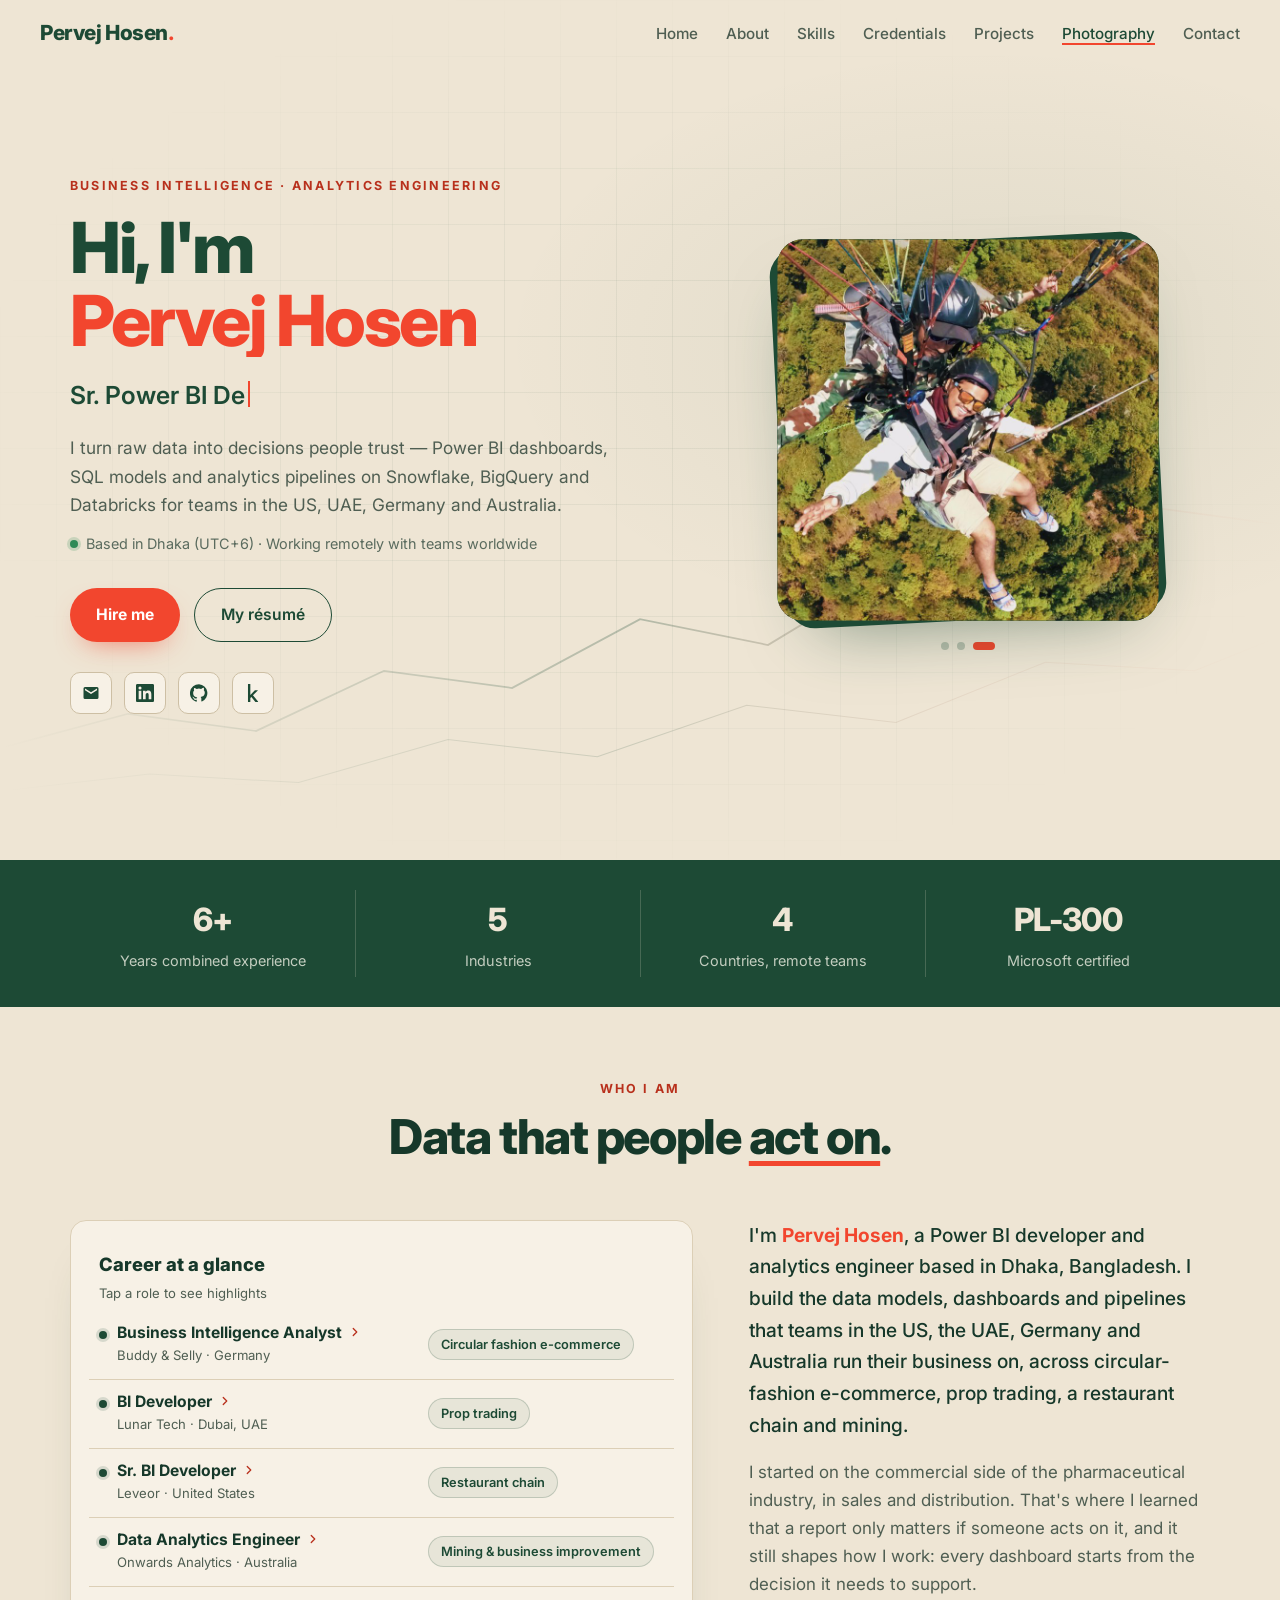
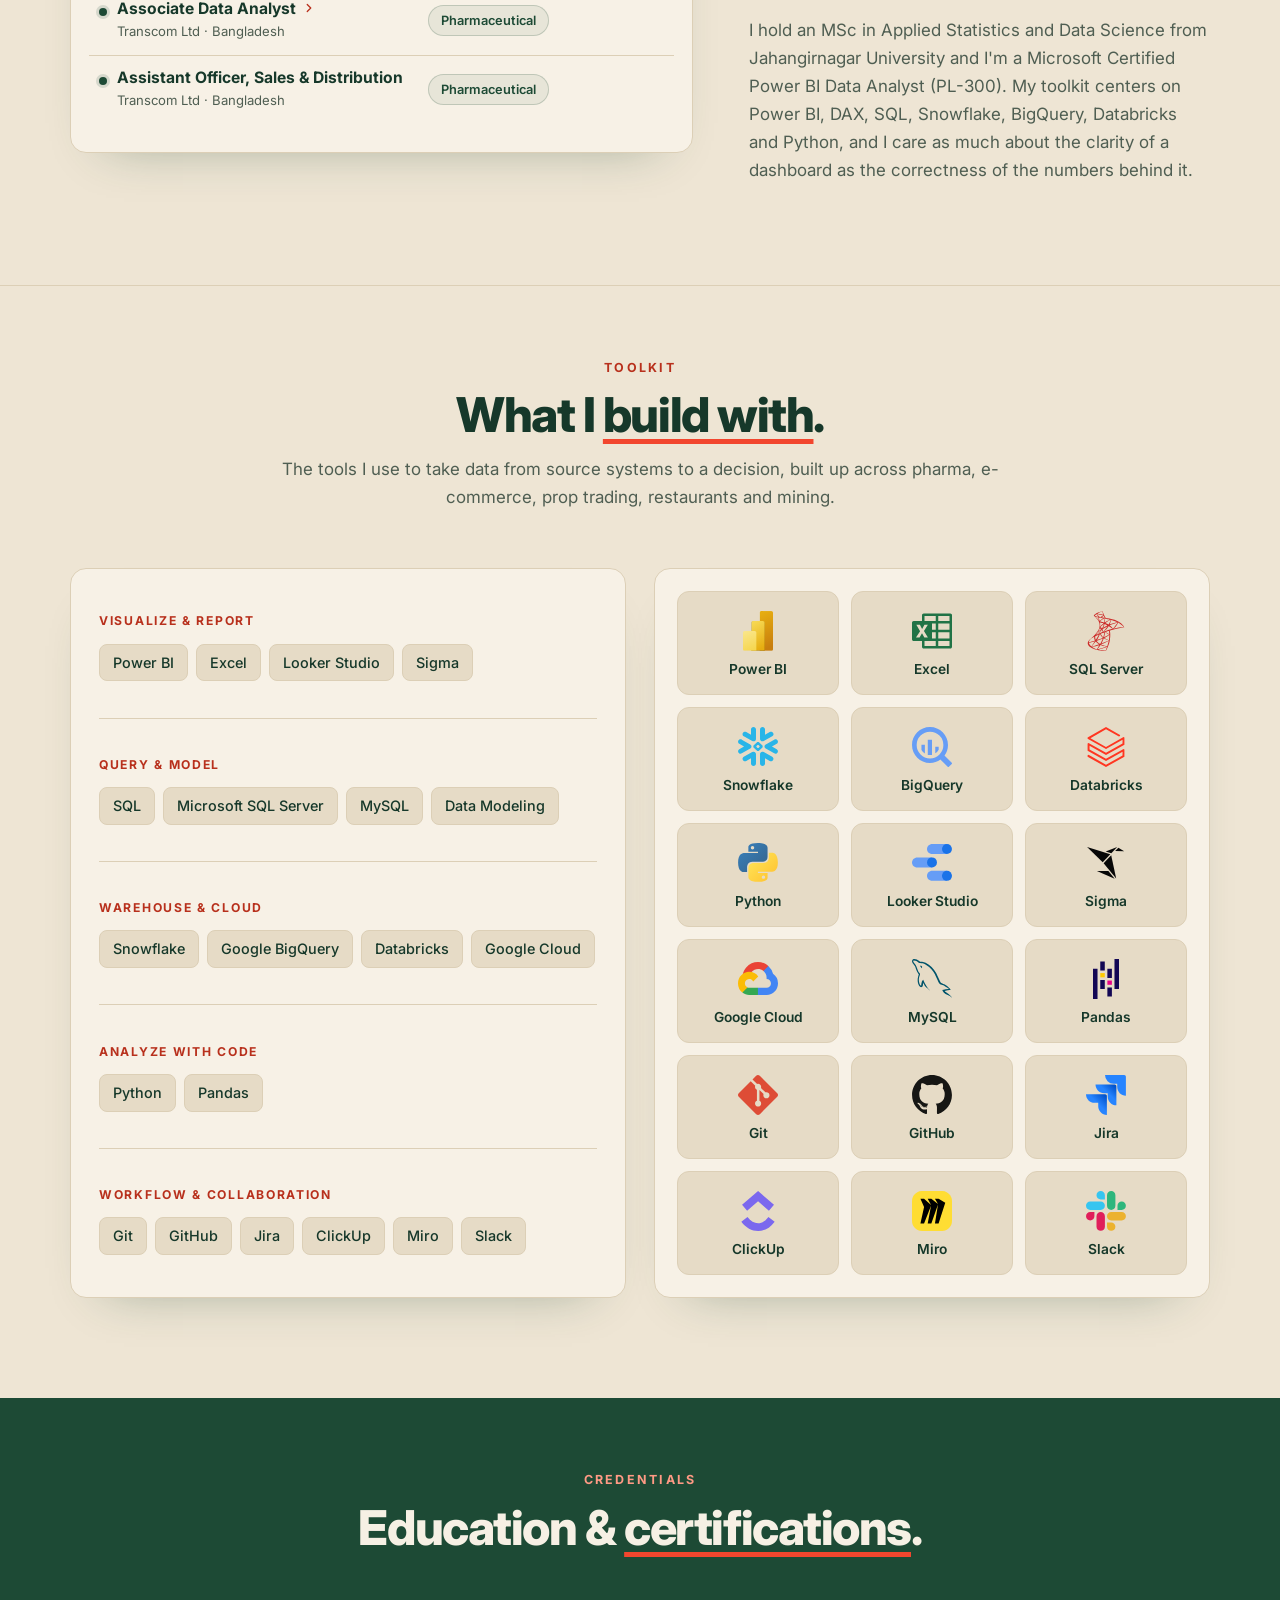
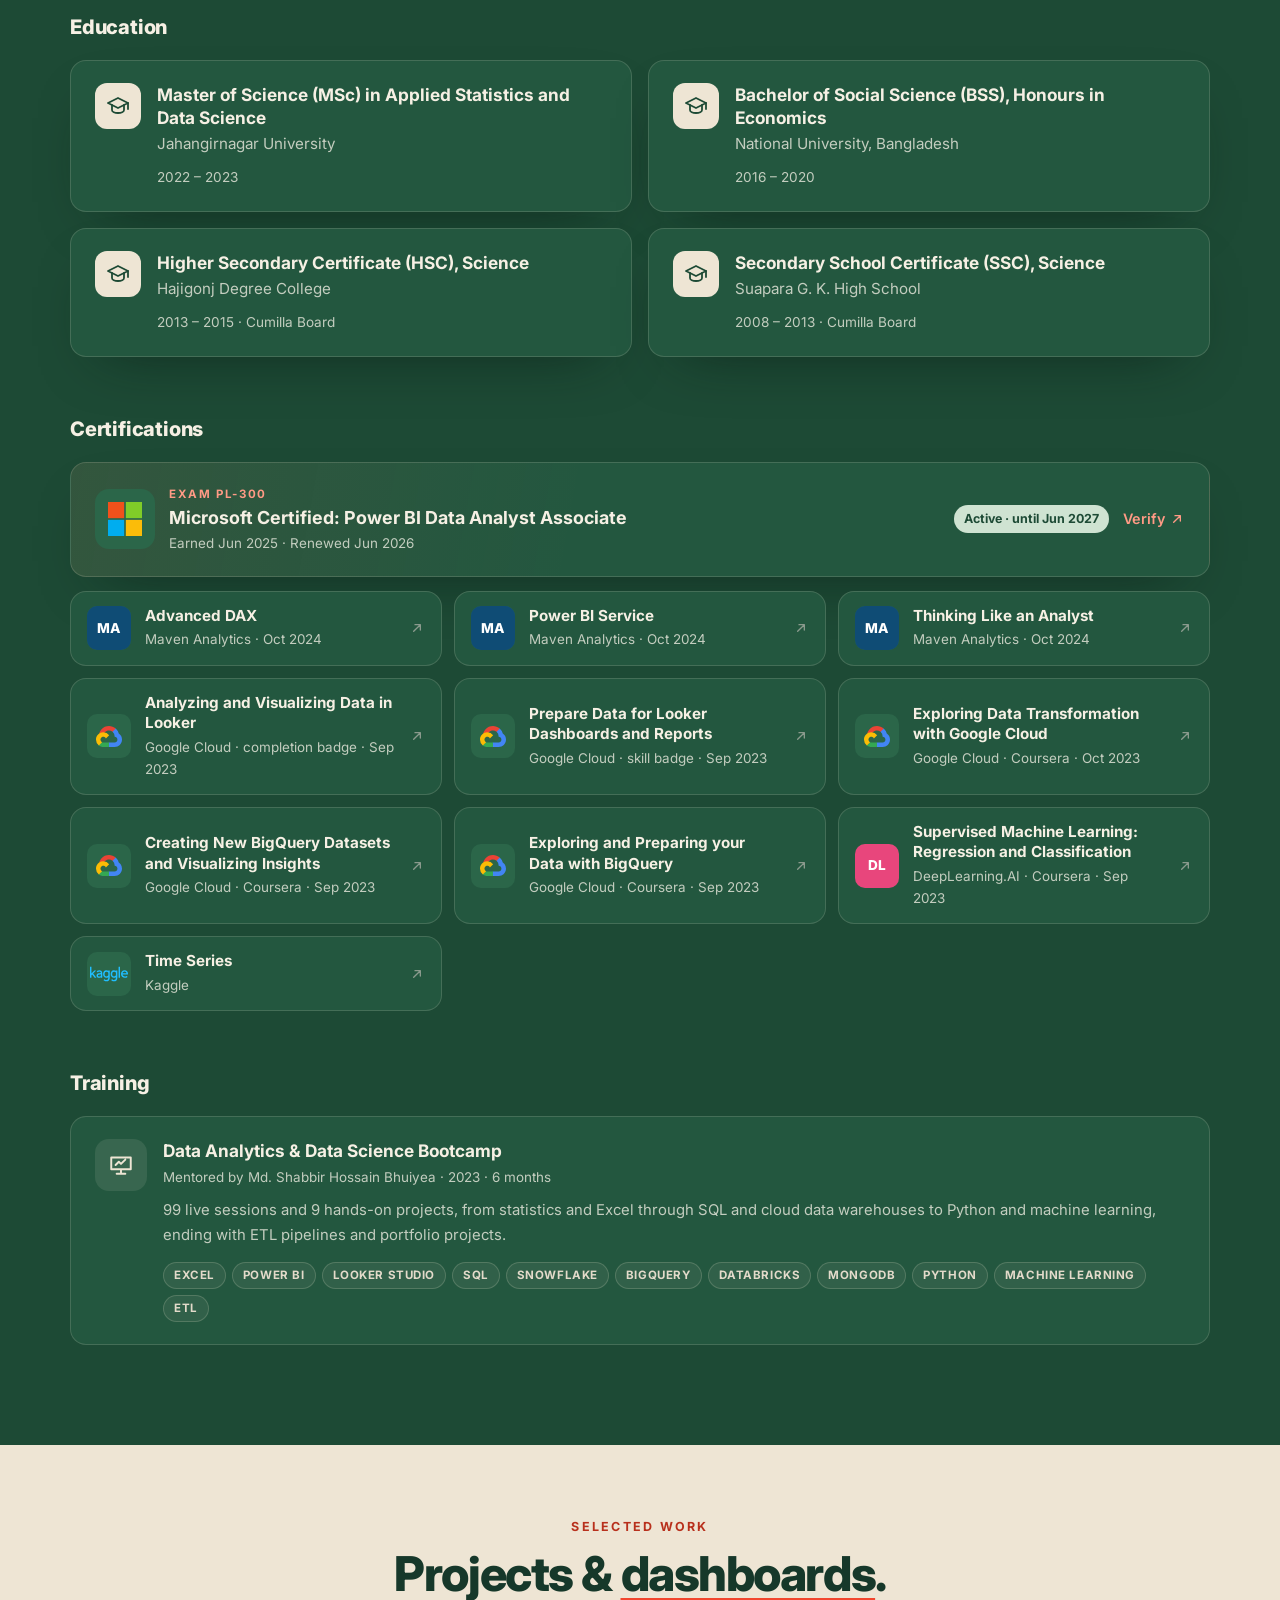
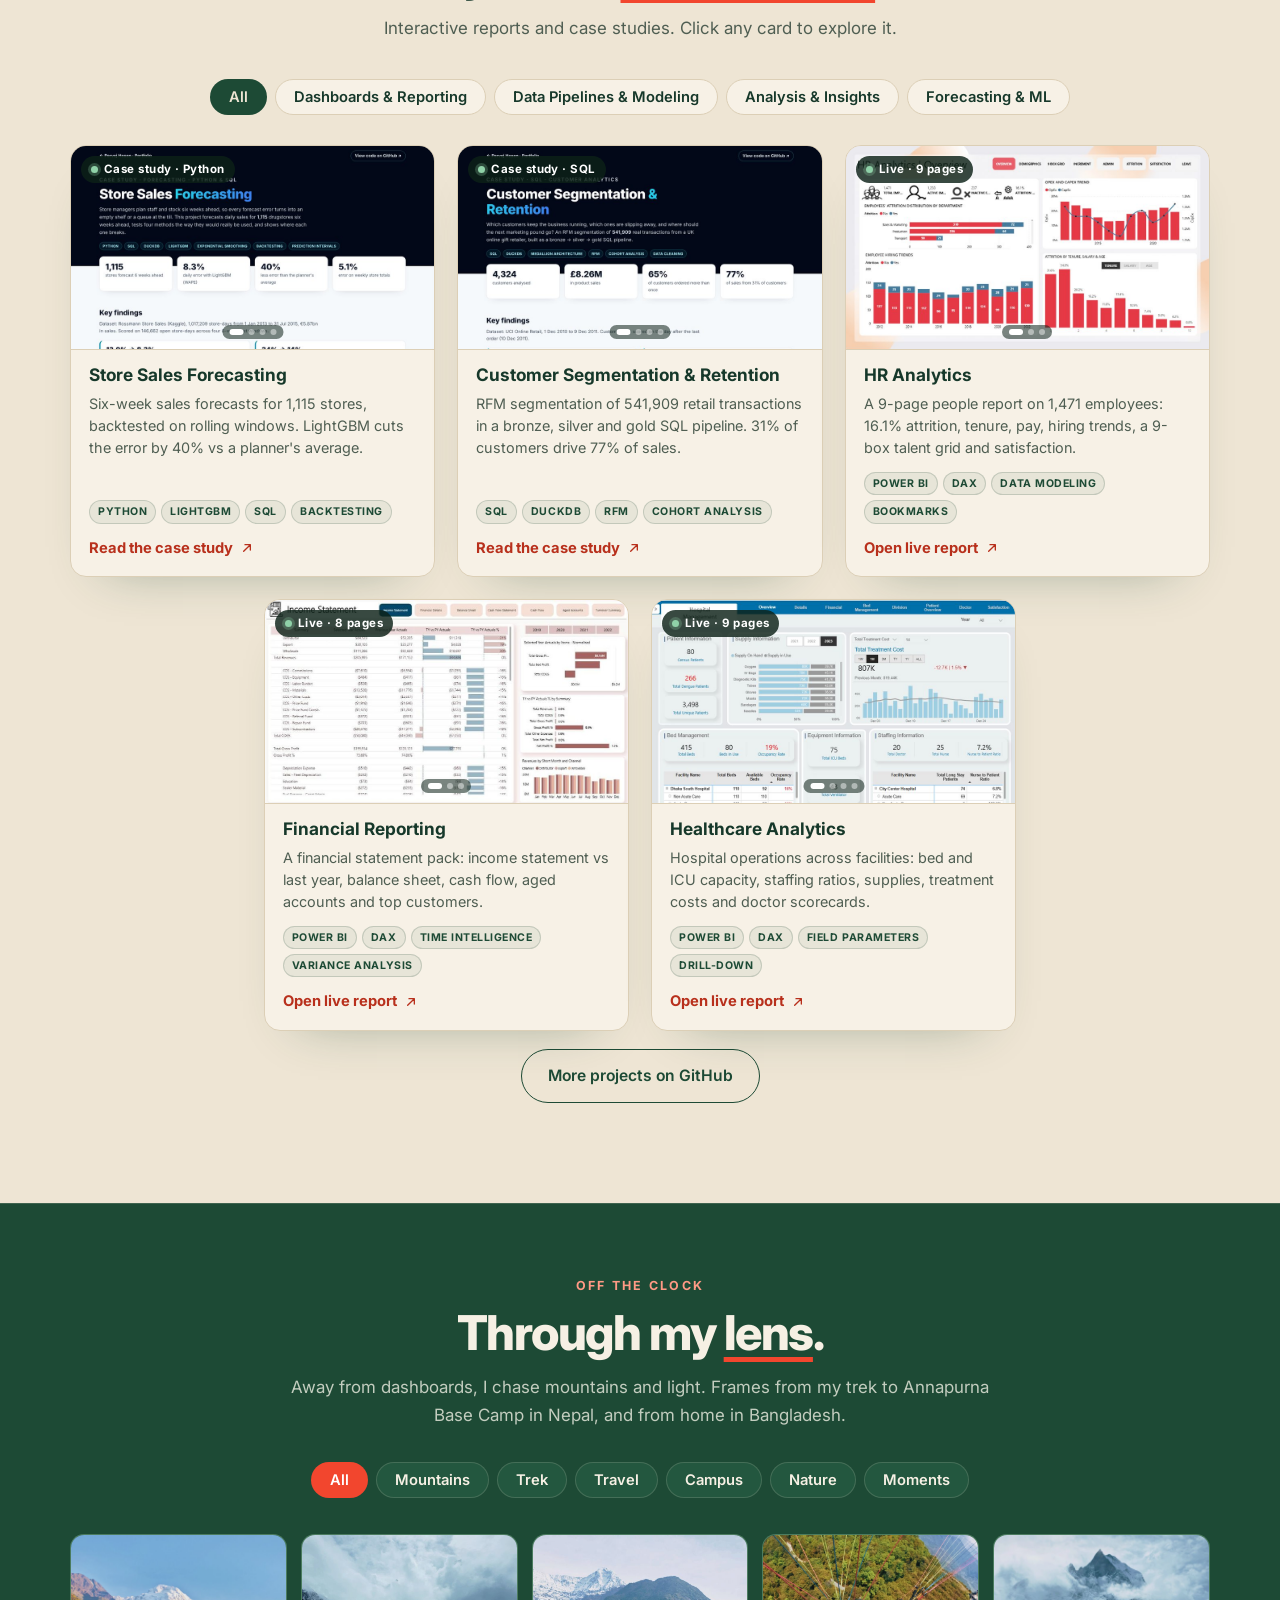
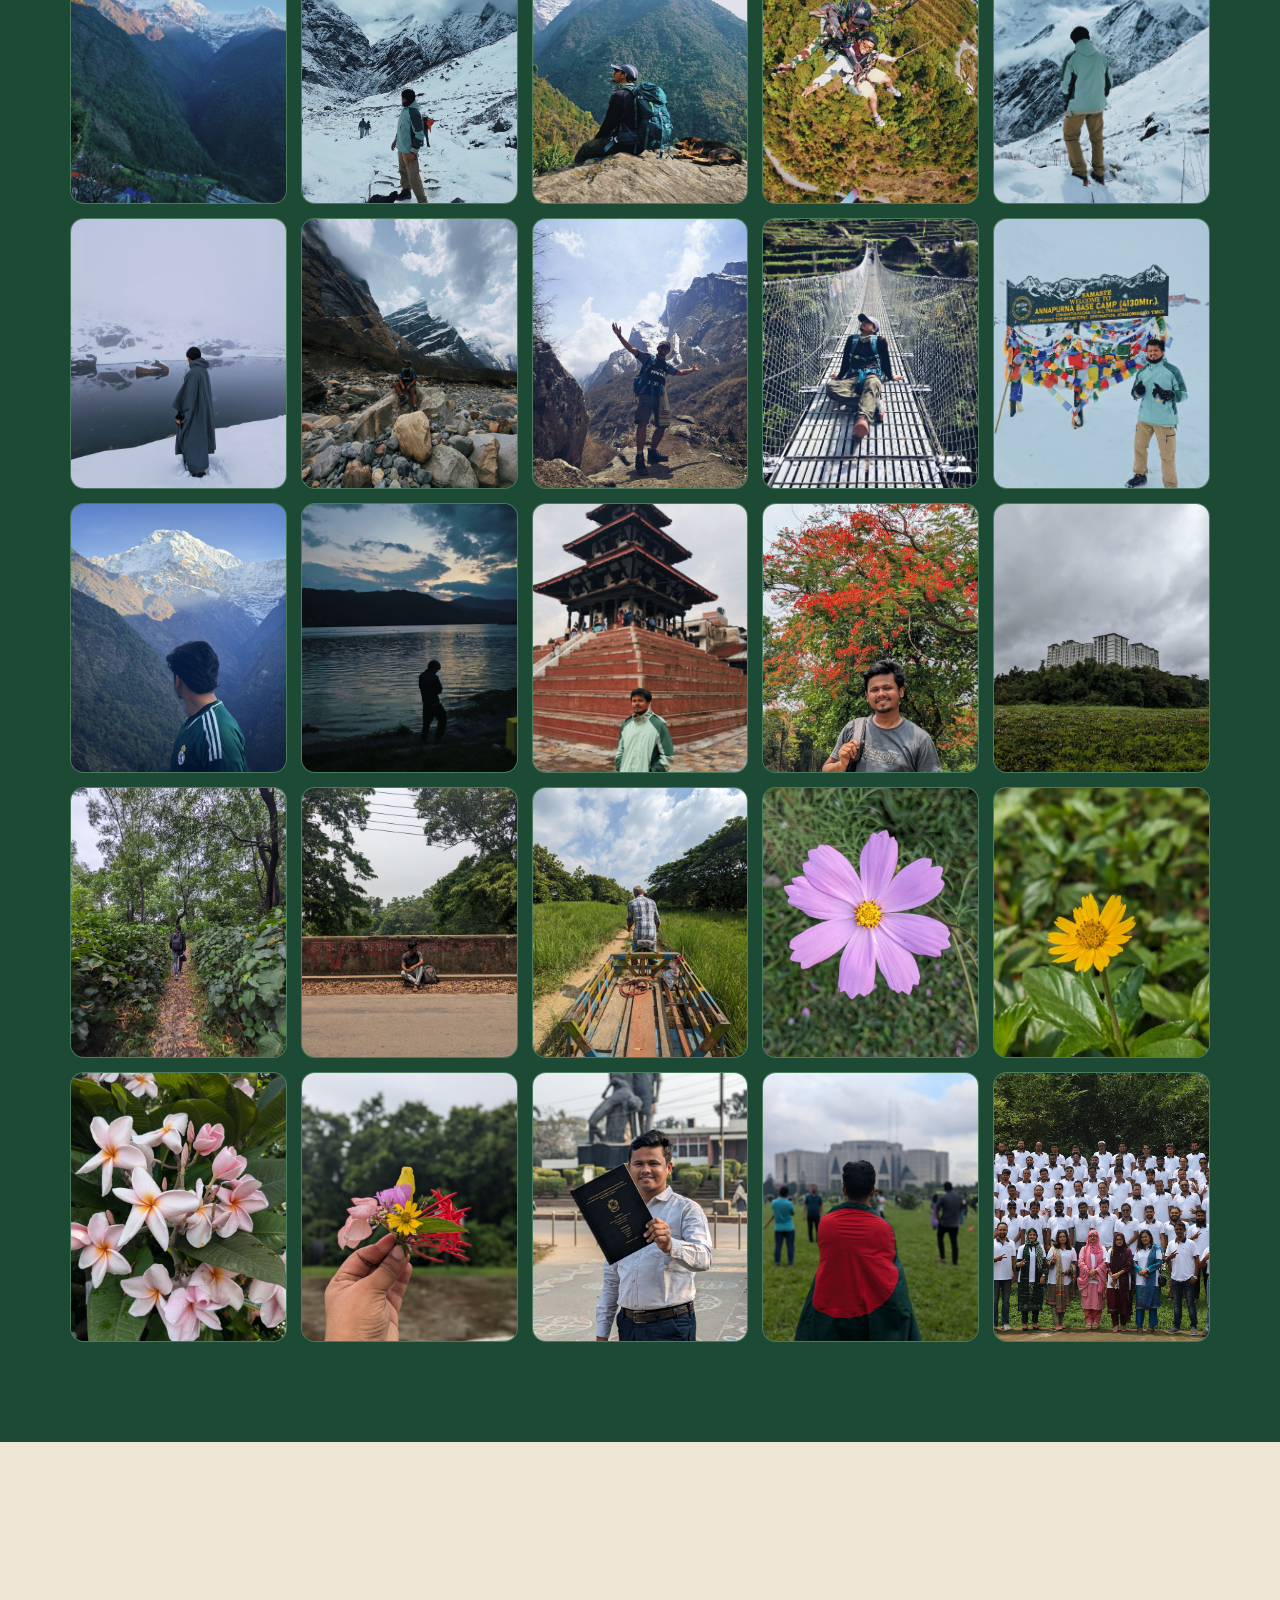
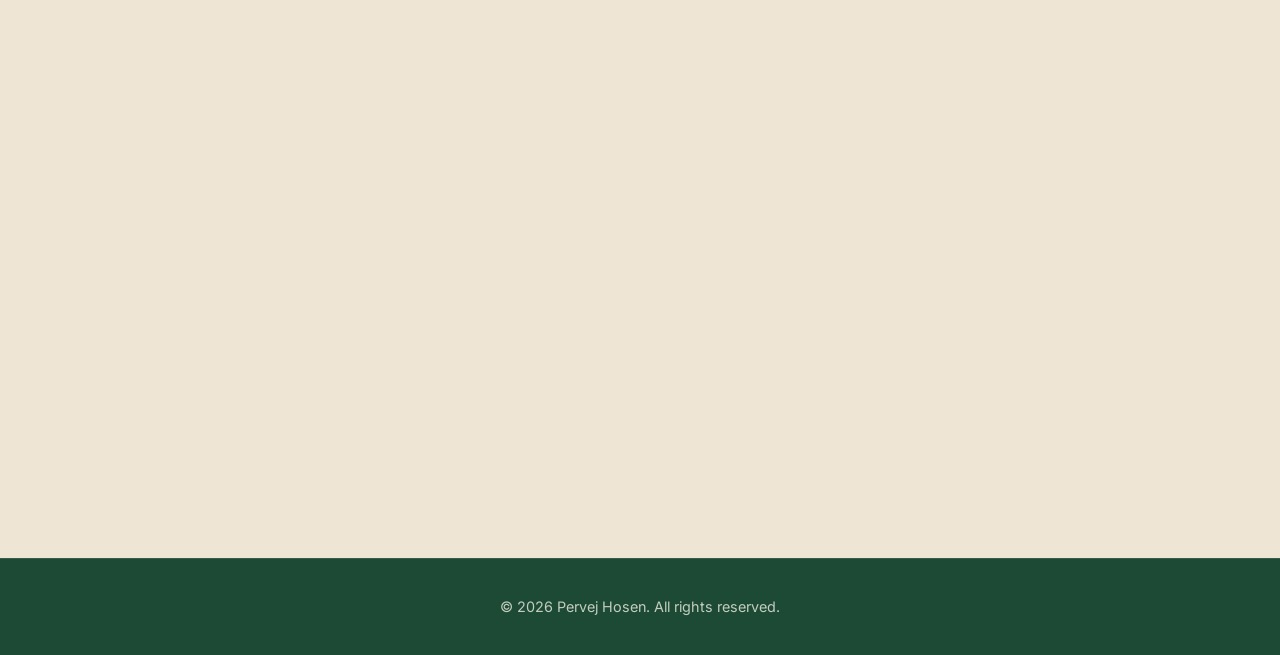
==== index.html @ 5ead5cf2 "Use hello@pervejhosen.com" ====
<!DOCTYPE html>
<html lang="en">
<head>
  <meta charset="utf-8">
  <meta name="viewport" content="width=device-width, initial-scale=1, viewport-fit=cover">
  <title>Pervej Hosen — Sr. BI Developer (Power BI · SQL · Snowflake)</title>
  <meta name="description" content="Pervej Hosen — Sr. BI Developer and Analytics Engineer. Power BI, SQL, Snowflake, BigQuery, Databricks and Python for teams in the US, UAE, Germany and Australia.">
  <meta name="theme-color" content="#EEE5D4">
  <link rel="icon" href="favicon.svg" type="image/svg+xml">
  <link rel="canonical" href="https://pervejhosen.com/">
  <meta property="og:type" content="website">
  <meta property="og:url" content="https://pervejhosen.com/">
  <meta property="og:title" content="Pervej Hosen — Sr. BI Developer & Independent Consultant">
  <meta property="og:description" content="Sr. BI Developer and Analytics Engineer. Power BI, SQL, Snowflake, BigQuery, Databricks, Python.">
  <meta property="og:image" content="https://pervejhosen.com/assets/img/social/preview.jpg">
  <meta name="twitter:card" content="summary_large_image">
  <link rel="preconnect" href="https://fonts.googleapis.com">
  <link rel="preconnect" href="https://fonts.gstatic.com" crossorigin>
  <link href="https://fonts.googleapis.com/css2?family=Inter:wght@400;500;600;700;800&display=swap" rel="stylesheet">
  <link rel="stylesheet" href="css/style.css?v=10f">
</head>
<body>

  <header>
    <nav class="nav">
      <a href="#home" class="logo" id="logo"></a>
      <ul id="menu">
        <li><a href="#home">Home</a></li>
        <li><a href="#about">About</a></li>
        <li><a href="#skills">Skills</a></li>
        <li><a href="#credentials">Credentials</a></li>
        <li><a href="#projects">Projects</a></li>
        <li><a href="#photography">Photography</a></li>
        <li><a href="#contact">Contact</a></li>
      </ul>
      <button class="burger" id="burger" aria-label="Open menu">
        <svg viewBox="0 0 24 24" fill="none" stroke="currentColor" stroke-width="2" stroke-linecap="round"><path d="M4 7h16M4 12h16M4 17h16"/></svg>
      </button>
    </nav>
  </header>

  <main>
    <!-- ================= HERO ================= -->
    <section id="home" class="hero light">
      <div class="hero-grid" aria-hidden="true"></div>
      <svg class="hero-lines" viewBox="0 0 1200 600" preserveAspectRatio="none" aria-hidden="true">
        <defs><linearGradient id="hl" x1="0" x2="1"><stop offset="0" stop-color="#1D4A35" stop-opacity="0"/><stop offset=".5" stop-color="#1D4A35" stop-opacity=".28"/><stop offset="1" stop-color="#F2462E" stop-opacity="0"/></linearGradient></defs>
        <polyline points="0,470 120,430 240,450 360,380 480,400 600,320 720,350 840,260 960,280 1080,190 1200,210" fill="none" stroke="url(#hl)" stroke-width="2"/>
        <polyline points="0,520 140,500 280,510 420,460 560,480 700,420 840,440 980,370 1120,380 1200,340" fill="none" stroke="url(#hl)" stroke-width="1.2" opacity=".6"/>
      </svg>
      <div class="wrap two">
        <div class="reveal">
          <p class="kicker">Business Intelligence · Analytics Engineering</p>
          <h1>Hi, I'm <span class="hl" id="heroName"></span></h1>
          <div class="typed-line"><span id="typed"></span><span class="cursor"></span></div>
          <p class="objective" id="objective"></p>
          <p class="locline" id="locLine"></p>
          <div class="btns">
            <a href="#contact" class="btn btn-primary" id="hireBtn">Hire me</a>
            <a href="#" class="btn btn-light" id="resumeBtn" target="_blank" rel="noopener">My résumé</a>
          </div>
          <div class="socials" id="heroSocials"></div>
        </div>
        <div class="photo-wrap reveal">
          <div class="photo-ring"><div class="photo" id="photo"></div></div>
          <div class="photo-dots" id="photoDots" aria-hidden="true"></div>
        </div>
      </div>
    </section>

    <!-- ================= STATS BAND ================= -->
    <div class="band">
      <div class="wrap facts" id="facts"></div>
    </div>

    <!-- ================= ABOUT ================= -->
    <section id="about" class="light">
      <div class="wrap">
        <div class="center-head reveal">
          <p class="kicker">Who I am</p>
          <h2 class="sec-title">Data that people <span class="hl">act on</span>.</h2>
        </div>
        <div class="two about-grid">
          <div class="career-chart reveal" id="careerChart">
            <h3 class="cc-title">Career at a glance</h3>
            <ol class="cc-rows" id="ccRows"></ol>
          </div>
          <div class="about-text reveal" id="aboutText"></div>
        </div>
      </div>
    </section>

    <!-- ================= SKILLS ================= -->
    <section id="skills" class="light">
      <div class="wrap">
        <div class="center-head reveal">
          <p class="kicker">Toolkit</p>
          <h2 class="sec-title">What I <span class="hl">build with</span>.</h2>
          <p class="sec-intro" id="skillsIntro"></p>
        </div>
        <div class="skills-layout">
          <div class="panel skill-groups reveal" id="skillGroups"></div>
          <div class="panel tiles reveal" id="tiles" aria-label="Tools I use"></div>
        </div>
      </div>
    </section>

    <!-- ================= EDUCATION & CERTIFICATIONS ================= -->
    <section id="credentials">
      <div class="wrap">
        <div class="center-head reveal">
          <p class="kicker">Credentials</p>
          <h2 class="sec-title">Education &amp; <span class="hl">certifications</span>.</h2>
        </div>
        <div class="sub-head reveal">
          <h3 class="sub-title">Education</h3>
          <a class="btn btn-outline btn-sm" id="certFolder" target="_blank" rel="noopener">View all certificates ↗</a>
        </div>
        <div class="edu-grid" id="eduGrid"></div>
        <h3 class="sub-title reveal">Certifications</h3>
        <a class="cert-featured reveal" id="certFeatured" target="_blank" rel="noopener"></a>
        <div class="cert-grid" id="certGrid"></div>
        <h3 class="sub-title reveal" id="trainTitle">Training</h3>
        <div class="train-grid" id="trainGrid"></div>
      </div>
    </section>

    <!-- ================= PROJECTS ================= -->
    <section id="projects" class="light">
      <div class="wrap">
        <div class="center-head reveal">
          <p class="kicker">Selected work</p>
          <h2 class="sec-title">Projects &amp; <span class="hl">dashboards</span>.</h2>
          <p class="sec-intro" id="projSub"></p>
        </div>
        <div class="ph-filters reveal" id="projFilters"></div>
        <div class="proj-grid" id="projGrid"></div>
        <div class="more-wrap" id="projMoreWrap"><button type="button" class="btn btn-outline">Show all projects</button></div>
        <div class="more-wrap reveal proj-gh"><a class="btn btn-light" id="ghMore" target="_blank" rel="noopener">More projects on GitHub</a></div>
      </div>
    </section>

    <!-- ================= PHOTOGRAPHY ================= -->
    <section id="photography">
      <div class="wrap">
        <div class="center-head reveal">
          <p class="kicker">Off the clock</p>
          <h2 class="sec-title">Through my <span class="hl">lens</span>.</h2>
          <p class="sec-intro" id="phSub"></p>
        </div>
        <div class="ph-filters reveal" id="phFilters"></div>
        <div class="gallery" id="gallery"></div>
        <div class="more-wrap reveal" id="phMoreWrap"><a class="btn btn-outline" id="phMore" target="_blank" rel="noopener">See more photos</a></div>
      </div>
    </section>

    <!-- ================= CONTACT ================= -->
    <section id="contact" class="light">
      <div class="wrap two contact-grid">
        <div class="reveal">
          <p class="kicker">Contact</p>
          <h2 class="sec-title">Let's work <span class="hl">together</span>.</h2>
          <p class="contact-intro">Have a dashboard to build, a reporting process to fix, or a role in mind? Send me a message and I'll get back to you.</p>
          <div class="contact-list" id="contactList"></div>
        </div>
        <form class="panel form reveal" id="contactForm">
          <div class="field"><label for="f-name">Name</label><input id="f-name" name="name" placeholder="Your name" required></div>
          <div class="field"><label for="f-email">Email</label><input id="f-email" name="email" type="email" placeholder="you@company.com" required></div>
          <div class="field"><label for="f-msg">Message</label><textarea id="f-msg" name="message" placeholder="What are you working on?" required></textarea></div>
          <input type="text" name="_gotcha" class="hp" tabindex="-1" autocomplete="off" aria-hidden="true">
          <button class="btn btn-primary" type="submit">Send message</button>
          <p class="form-status" id="formStatus"></p>
        </form>
      </div>
    </section>
  </main>

  <footer id="footer"></footer>

  <div class="lightbox" id="lightbox" role="dialog" aria-modal="true" aria-label="Photo viewer">
    <span class="lb-count" id="lbCount"></span>
    <button class="lb-btn lb-close" id="lbClose" aria-label="Close">&times;</button>
    <button class="lb-btn lb-prev" id="lbPrev" aria-label="Previous photo">&#8249;</button>
    <figure><img id="lbImg" alt=""><figcaption id="lbCap"></figcaption></figure>
    <button class="lb-btn lb-next" id="lbNext" aria-label="Next photo">&#8250;</button>
  </div>

  <script src="js/icons.js?v=10f"></script>
  <script src="js/config.js?v=10f"></script>
  <script src="js/main.js?v=10f"></script>
  <script src="js/analytics.js?v=10f"></script>
</body>
</html>
---- css/style.css ----
/* =========================================================
   Pervej Hosen — Portfolio styles
   Theme 60 / 30 / 10: Oat Milk (main), Forest Green (second), Tomato Red (accent).
   Light sections are oat; .green sections (band, credentials, photography, footer) are forest green.
   ========================================================= */

/* ---------- design tokens ---------- */
:root {
  --oat: #EEE5D4;          /* 60% main */
  --oat-2: #F7F1E6;        /* cards on oat */
  --oat-3: #E6DBC6;        /* chips, inputs, hover */
  --green: #1D4A35;        /* 30% second */
  --green-2: #23573F;      /* cards on green */
  --green-3: #2B6649;
  --tomato: #F2462E;       /* 10% accent: buttons, highlights */
  --tomato-ink: #B8301C;   /* tomato that's readable as small text on oat */
  --tomato-soft: #FF9A85;  /* tomato that's readable as small text on green */
  --grad: linear-gradient(90deg, var(--tomato), var(--tomato));
  --radius: 16px;

  /* legacy names, kept so older rules still resolve */
  --navy: var(--green); --navy-2: var(--green); --navy-3: var(--green-2);
  --cyan: var(--tomato); --cyan-2: var(--tomato); --cyan-ink: var(--tomato-ink); --blue: var(--tomato);

  /* colours for the current section: green by default, swapped by .light */
  --surface: var(--green-2);
  --surface-2: var(--green-3);
  --border: rgba(238, 229, 212, .16);
  --text: #F6F0E4;
  --muted: #C3CDBF;
  --shadow: 0 24px 60px -34px rgba(6, 22, 15, .7);
  --accent-ink: var(--tomato-soft);
}
.light {
  --surface: var(--oat-2);
  --surface-2: var(--oat-3);
  --border: #DCCFB6;
  --text: #16382A;
  --muted: #4F5E52;
  --shadow: 0 24px 50px -36px rgba(29, 74, 53, .45);
  --accent-ink: var(--tomato-ink);
}

/* ---------- reset & base ---------- */
* { box-sizing: border-box; margin: 0; padding: 0; }
html { scroll-behavior: smooth; scroll-padding-top: 66px; }   /* = height of the fixed menu bar */
body { font-family: "Inter", system-ui, -apple-system, "Segoe UI", sans-serif; background: var(--oat); color: var(--text); line-height: 1.65; overflow-x: hidden; -webkit-font-smoothing: antialiased; }
a { color: inherit; text-decoration: none; }
img { max-width: 100%; display: block; }

.hl, .grad-text { background: var(--grad); -webkit-background-clip: text; background-clip: text; color: transparent; }
.kicker { font-size: .78rem; font-weight: 700; letter-spacing: .18em; text-transform: uppercase; color: var(--tomato-soft); }
.light .kicker { color: var(--cyan-ink); }

/* ---------- navigation: see-through on the hero, white once you scroll ---------- */
header { position: fixed; inset: 0 0 auto 0; z-index: 50; transition: background .3s, box-shadow .3s; }
header.scrolled { background: rgba(238, 229, 212, .94); backdrop-filter: blur(10px); box-shadow: 0 1px 0 #DCCFB6; }
.nav { display: flex; align-items: center; gap: 30px; padding: 16px 40px; max-width: 1400px; margin: 0 auto; }
.logo { font-weight: 800; font-size: 1.3rem; letter-spacing: -.02em; color: #fff; margin-right: auto; }
.logo, header.scrolled .logo { color: var(--green); }
.logo::after { content: "."; color: var(--cyan); }
header.scrolled .logo { color: var(--navy-2); }
.nav ul { display: flex; gap: 28px; list-style: none; }
.nav ul a, header.scrolled .nav ul a { font-size: .95rem; font-weight: 500; color: #4F5E52; transition: color .2s; }
.nav ul a:hover, .nav ul a.active, header.scrolled .nav ul a:hover, header.scrolled .nav ul a.active { color: var(--green); }
.nav ul a.active { box-shadow: 0 2px 0 var(--tomato); }
.burger { display: none; background: none; border: 0; color: var(--green); cursor: pointer; padding: 4px; }
header.scrolled .burger { color: var(--navy-2); }
.burger svg { width: 26px; height: 26px; }

/* ---------- buttons ---------- */
.btn { display: inline-flex; align-items: center; justify-content: center; gap: 8px; padding: 13px 26px; border-radius: 10px; font-weight: 600; font-size: .98rem; font-family: inherit; border: 0; cursor: pointer; transition: transform .2s, box-shadow .2s, background .2s, border-color .2s; }
.btn:hover { transform: translateY(-2px); }
.btn-primary { background: var(--tomato); color: #fff; font-weight: 700; border-radius: 999px; box-shadow: 0 12px 28px -14px rgba(242, 70, 46, .75); }
.btn-primary:hover { background: #E23A22; }
.btn-light { background: transparent; color: var(--green); border: 1.5px solid var(--green); border-radius: 999px; }
.btn-light:hover { background: var(--green); color: var(--oat); }
.btn-outline { background: transparent; color: var(--text); border: 1.5px solid var(--border); border-radius: 999px; }
.btn-outline:hover { border-color: var(--cyan); }
.btn-sm { padding: 9px 18px; font-size: .9rem; }

/* ---------- layout ---------- */
main { position: relative; }
section { position: relative; padding: 72px 24px 100px; }
.wrap { width: 100%; max-width: 1140px; margin: 0 auto; position: relative; }
.two { display: grid; grid-template-columns: 1.1fr .9fr; gap: 64px; align-items: center; }
.light { background: var(--oat); color: var(--text); }
.light + .light { border-top: 1px solid #DCCFB6; }   /* two light sections in a row */
section:not(.light) { background: var(--green); color: var(--text); }
.center-head { text-align: center; max-width: 720px; margin: 0 auto 56px; }
.sec-title { font-size: clamp(2rem, 4vw, 3rem); font-weight: 800; line-height: 1.12; letter-spacing: -.03em; margin-top: 10px; color: var(--text); }
.sec-intro { color: var(--muted); font-size: 1.06rem; margin-top: 14px; }
.more-wrap { text-align: center; margin-top: 44px; }
.card, .panel { background: var(--surface); border: 1px solid var(--border); border-radius: var(--radius); box-shadow: var(--shadow); }

/* fade-up when something scrolls into view */
.reveal { opacity: 0; transform: translateY(24px); transition: opacity .8s ease, transform .8s ease; }
.reveal.in { opacity: 1; transform: none; }

/* ---------- hero ---------- */
.hero { min-height: min(100vh, 860px); display: flex; align-items: center; padding-top: 130px; overflow: hidden;
  background: radial-gradient(800px 480px at 78% 40%, rgba(29, 74, 53, .07), transparent 62%), var(--oat); }
.hero-grid { position: absolute; inset: 0; background-image: linear-gradient(rgba(29, 74, 53, .06) 1px, transparent 1px), linear-gradient(90deg, rgba(29, 74, 53, .06) 1px, transparent 1px); background-size: 56px 56px; -webkit-mask-image: radial-gradient(ellipse at center, #000 30%, transparent 75%); mask-image: radial-gradient(ellipse at center, #000 30%, transparent 75%); }
.hero-lines { position: absolute; inset: auto 0 0 0; width: 100%; height: 60%; }
.hero h1 { font-size: clamp(2.6rem, 5.6vw, 4.4rem); font-weight: 800; line-height: 1.04; letter-spacing: -.035em; color: var(--green); margin-top: 14px; }
.hero h1 .hl { display: inline-block; }
.typed-line { margin-top: 18px; font-size: clamp(1.2rem, 2.2vw, 1.55rem); font-weight: 600; color: var(--green); min-height: 1.6em; }
.typed-line .cursor { display: inline-block; width: 2px; height: 1.05em; background: var(--cyan); vertical-align: -3px; margin-left: 3px; animation: blink 1s steps(1) infinite; }
@keyframes blink { 50% { opacity: 0; } }
.objective { margin-top: 18px; max-width: 560px; font-size: 1.08rem; color: #4F5E52; }
.locline { margin-top: 12px; font-size: .9rem; color: #5A6B5E; display: flex; align-items: center; gap: 8px; }
.locline::before { content: ""; width: 8px; height: 8px; border-radius: 50%; background: #2F8A57; box-shadow: 0 0 0 3px rgba(47, 138, 87, .2); flex: 0 0 8px; }
.locline:empty { display: none; }

/* small "Email copied" notice */
.toast { position: fixed; left: 50%; bottom: 28px; z-index: 200; transform: translate(-50%, 20px); opacity: 0; pointer-events: none; background: var(--green); color: var(--oat); border: 1px solid rgba(238, 229, 212, .25); border-radius: 10px; padding: 10px 18px; font-size: .92rem; box-shadow: 0 20px 40px -16px rgba(0, 0, 0, .6); transition: opacity .25s, transform .25s; }
.toast.show { opacity: 1; transform: translate(-50%, 0); }
.btns { display: flex; flex-wrap: wrap; gap: 14px; margin-top: 32px; }
.socials { display: flex; gap: 12px; margin-top: 30px; }
.socials a, .socials button { width: 42px; height: 42px; cursor: pointer; font: inherit; color: inherit; padding: 0; border-radius: 10px; display: grid; place-items: center; border: 1px solid #CDBFA4; background: var(--oat-2); transition: border-color .2s, background .2s; }
.socials a:hover, .socials button:hover { border-color: var(--green); background: var(--green); }
.socials svg { width: 18px; height: 18px; fill: var(--green); transition: fill .2s; }
.socials a:hover svg, .socials button:hover svg { fill: var(--oat); }

.photo-wrap { position: relative; justify-self: center; }
.photo-ring { width: 380px; height: 380px; max-width: 78vw; max-height: 78vw; border-radius: 28px; padding: 3px; background: var(--green); box-shadow: 0 30px 70px -34px rgba(29, 74, 53, .6); transform: rotate(-3deg); }
.photo { width: 100%; height: 100%; border-radius: 25px; overflow: hidden; background: var(--navy-2); display: grid; place-items: center; transform: rotate(3deg) scale(1.02); }
.photo { position: relative; }
.photo img { position: absolute; inset: 0; width: 100%; height: 100%; object-fit: cover; opacity: 0; transform: scale(1.03); transition: opacity .3s ease, transform .5s ease; }
.photo img.on { opacity: 1; transform: none; }
.photo-ring.can-cycle { cursor: pointer; }
.photo-ring.can-cycle:hover { box-shadow: 0 30px 70px -26px rgba(29, 74, 53, .75); }
.photo-ring.can-cycle:focus-visible { outline: 3px solid var(--cyan); outline-offset: 6px; }
.photo-ring.bump { animation: bump .45s ease; }
@keyframes bump { 40% { transform: rotate(-1deg) scale(.975); } }
.photo-dots { display: flex; justify-content: center; gap: 8px; margin-top: 22px; min-height: 8px; }
.photo-dots span { width: 8px; height: 8px; border-radius: 999px; background: rgba(29, 74, 53, .25); transition: width .3s, background .3s; }
.photo-dots span.on { width: 22px; background: var(--tomato); }
.photo .initials { font-size: 5rem; font-weight: 800; }
.badge { position: absolute; left: -28px; bottom: 34px; background: var(--oat-2); color: var(--green); border-radius: 12px; padding: 10px 16px; box-shadow: 0 20px 40px -16px rgba(0, 0, 0, .5); line-height: 1.25; }
.badge b { display: block; font-size: 1.05rem; background: var(--grad); -webkit-background-clip: text; background-clip: text; color: transparent; }
.badge span { font-size: .78rem; color: #4F5E52; }

footer { background: var(--green); color: #C3CDBF; text-align: center; padding: 36px 24px; font-size: .9rem; border-top: 1px solid rgba(238, 229, 212, .12); }

/* base responsive rules */
@media (max-width: 900px) {
  .nav { padding: 14px 18px; gap: 14px; }
  .burger { display: block; }
  .nav-cta { display: none; }
  .nav ul { position: fixed; top: 64px; left: 12px; right: 12px; flex-direction: column; gap: 0; background: var(--oat-2); border: 1px solid #DCCFB6; border-radius: 14px; padding: 8px; box-shadow: 0 20px 40px -20px rgba(0, 0, 0, .4); transform: translateY(-10px); opacity: 0; pointer-events: none; transition: .25s; }
  .nav ul.open { transform: none; opacity: 1; pointer-events: auto; }
  .nav ul a, header.scrolled .nav ul a { display: block; padding: 12px 14px; color: var(--navy-2); }
  .two { grid-template-columns: 1fr; gap: 44px; }
  .hero .photo-wrap { order: -1; }
  .photo-ring { width: 260px; height: 260px; }
  .badge { left: -14px; bottom: 18px; }
  section { padding: 56px 16px 76px; }
}

/* ---------- stats band ---------- */
.band { background: var(--green); padding: 30px 24px; }
.band .facts { display: grid; grid-template-columns: repeat(4, 1fr); text-align: center; }
.band .fact { padding: 4px 12px; background: none; border: 0; border-radius: 0; box-shadow: none; }
.band .fact + .fact { border-left: 1px solid rgba(238, 229, 212, .2); }
.band .fact b { display: block; font-size: 2rem; font-weight: 800; letter-spacing: -.02em; white-space: nowrap; color: var(--oat); -webkit-text-fill-color: var(--oat); background: none; }
.band .fact span { font-size: .9rem; color: #C3CDBF; }

/* ---------- about ---------- */
.about-grid { grid-template-columns: 1.15fr .85fr; align-items: start; gap: 56px; }
.career-chart { background: var(--surface); border: 1px solid var(--border); border-radius: var(--radius); padding: 28px; box-shadow: var(--shadow); }
.cc-title { font-size: 1.15rem; font-weight: 800; color: var(--text); margin-bottom: 8px; }
.cc-rows { list-style: none; }
.cc-row { display: grid; grid-template-columns: minmax(0, 1fr) 236px; gap: 18px; align-items: center; padding: 12px 0; border-bottom: 1px solid var(--border); }
.cc-row:last-child { border-bottom: 0; }
.cc-who { position: relative; padding-left: 18px; min-width: 0; }
.cc-who::before { content: ""; position: absolute; left: 0; top: .55em; width: 8px; height: 8px; border-radius: 50%; background: var(--cyan); box-shadow: 0 0 0 3px rgba(242, 70, 46, .2); }
.cc-who b { display: block; font-size: .98rem; font-weight: 700; color: var(--text); line-height: 1.3; }
.cc-who span { display: block; font-size: .82rem; color: var(--muted); margin-top: 2px; }
.cc-pill { justify-self: start; font-size: .8rem; font-weight: 600; color: var(--cyan-ink); background: rgba(242, 70, 46, .12); border: 1px solid rgba(242, 70, 46, .3); border-radius: 999px; padding: 4px 12px; white-space: nowrap; }
.cc-now { font-style: normal; font-size: .66rem; font-weight: 700; letter-spacing: .06em; text-transform: uppercase; color: #1D4A35; background: #CFE3D2; border-radius: 999px; padding: 2px 8px; margin-left: 6px; vertical-align: 2px; white-space: nowrap; }
.cc-hint { font-size: .82rem; color: var(--muted); margin: -4px 0 6px; }
.cc-rows .cc-row { padding-left: 10px; padding-right: 10px; margin: 0 -10px; }
.cc-row.has-more { row-gap: 0; cursor: pointer; transition: background .2s, opacity .6s ease, transform .6s ease; }
.cc-row.has-more:hover { background: rgba(242, 70, 46, .06); }
.cc-row.has-more:focus-visible { outline: 2px solid var(--cyan); outline-offset: 2px; }
.cc-chev { width: 14px; height: 14px; margin-left: 6px; vertical-align: -1px; color: var(--accent-ink); transition: transform .25s; }
.cc-row.open .cc-chev { transform: rotate(90deg); }
.cc-more { grid-column: 1 / -1; display: grid; grid-template-rows: 0fr; transition: grid-template-rows .3s ease; }
.cc-row.open .cc-more { grid-template-rows: 1fr; }
.cc-more ul { overflow: hidden; min-height: 0; list-style: none; margin: 0; padding-left: 18px; }
.cc-more li { position: relative; padding-left: 16px; font-size: .9rem; line-height: 1.6; color: var(--muted); }
.cc-more li:first-child { margin-top: 12px; }
.cc-more li + li { margin-top: 6px; }
.cc-more li::before { content: ""; position: absolute; left: 0; top: .7em; width: 6px; height: 2px; border-radius: 2px; background: var(--cyan); }
.cc-row { opacity: 0; transform: translateX(-8px); transition: opacity .6s ease, transform .6s ease; }
.reveal.in .cc-row { opacity: 1; transform: none; }
.about-text p { font-size: 1.06rem; color: var(--muted); }
.about-text p + p { margin-top: 18px; }
.about-text p:first-child { font-size: 1.2rem; color: var(--text); font-weight: 500; }
.about-text .grad-text { font-weight: 700; }
@media (max-width: 1100px) { .cc-row { grid-template-columns: 1fr; gap: 8px; } .cc-row.has-more { row-gap: 0; } .cc-row.has-more .cc-pill { margin-top: 8px; } }
@media (max-width: 900px) {
  .about-grid { grid-template-columns: 1fr; gap: 44px; }
  .band .facts { grid-template-columns: repeat(2, 1fr); row-gap: 18px; }
  .band .fact:nth-child(3) { border-left: 0; }
}
@media (max-width: 640px) { .career-chart { padding: 20px 16px; } }

/* ---------- skills ---------- */
.skills-layout { display: grid; grid-template-columns: minmax(0, 1fr) minmax(0, 1fr); gap: 28px; align-items: stretch; }
.skill-groups { padding: 6px 28px; display: flex; flex-direction: column; }
.skill-group { padding: 20px 0; flex: 1; display: flex; flex-direction: column; justify-content: center; }   /* groups share the panel height evenly */
.skill-group + .skill-group { border-top: 1px solid var(--border); }
.skill-group h4 { font-size: .76rem; font-weight: 700; letter-spacing: .14em; text-transform: uppercase; color: var(--cyan-ink); margin-bottom: 12px; }
.chips { display: flex; flex-wrap: wrap; gap: 8px; }
.chip { background: var(--surface-2); border: 1px solid var(--border); border-radius: 8px; padding: 6px 13px; font-size: .9rem; font-weight: 500; color: var(--text); transition: border-color .2s, color .2s; }
.chip:hover { border-color: var(--cyan); color: var(--cyan-ink); }
.tiles { padding: 22px; display: grid; grid-template-columns: repeat(3, minmax(0, 1fr)); gap: 12px; }
.tile { display: flex; flex-direction: column; align-items: center; justify-content: center; gap: 10px; min-height: 104px; padding: 16px 8px 14px; border-radius: 12px; background: var(--surface-2); border: 1px solid var(--border); text-align: center; opacity: 0; transform: translateY(10px); transition: opacity .5s ease, transform .5s ease, border-color .2s, box-shadow .2s; }
.reveal.in .tile { opacity: 1; transform: none; }
.tile:hover { border-color: var(--cyan); box-shadow: 0 14px 30px -18px rgba(29, 74, 53, .55); transform: translateY(-3px); }
.tile img { width: 40px; height: 40px; object-fit: contain; }
.tile span { font-size: .86rem; font-weight: 600; color: var(--text); line-height: 1.25; }
@media (max-width: 900px) { .skills-layout { grid-template-columns: minmax(0, 1fr); } .skill-group { flex: none; } }
@media (max-width: 640px) {
  .skill-groups { padding: 2px 18px; }
  .tiles { padding: 14px; gap: 10px; grid-template-columns: repeat(3, minmax(0, 1fr)); }
  .tile span { font-size: .8rem; }
  .tile { min-height: 92px; }
  .tile img { width: 34px; height: 34px; }
}
@media (prefers-reduced-motion: reduce) { .tile { opacity: 1; transform: none; } }

/* certifications */
.sub-title { font-size: 1.25rem; font-weight: 800; letter-spacing: -.01em; color: var(--text); margin: 0 0 16px; }
#credentials .wrap > .sub-title { margin-top: 56px; }
.cert-featured, .cert { display: flex; align-items: center; gap: 14px; background: var(--surface); border: 1px solid var(--border); border-radius: var(--radius); transition: border-color .2s, box-shadow .2s, transform .2s; min-width: 0; }
.cert-featured:hover, .cert:hover { border-color: var(--cyan); box-shadow: 0 18px 40px -24px rgba(29, 74, 53, .55); transform: translateY(-2px); }
.cert-featured { padding: 22px 24px; margin-bottom: 14px; box-shadow: var(--shadow); background-image: linear-gradient(100deg, rgba(242, 70, 46, .08), transparent 45%); }
.cert-logo { flex: 0 0 auto; display: grid; place-items: center; width: 44px; height: 44px; border-radius: 10px; background: var(--surface-2); }
.cert-logo.big { width: 60px; height: 60px; border-radius: 14px; }
.cert-logo img { width: 26px; height: 26px; object-fit: contain; }
.cert-logo.big img { width: 34px; height: 34px; }
.cert-logo img[data-logo="kaggle"] { width: 38px; height: 38px; }   /* wide wordmark */
.cert-mono { width: 100%; height: 100%; border-radius: inherit; display: grid; place-items: center; color: #fff; font-weight: 800; font-size: .85rem; letter-spacing: .02em; }
.cert-main { min-width: 0; display: flex; flex-direction: column; gap: 2px; flex: 1; }
.cert-main small { font-size: .72rem; font-weight: 700; letter-spacing: .14em; text-transform: uppercase; color: var(--accent-ink); }
.cert-main b { font-size: .95rem; font-weight: 700; color: var(--text); line-height: 1.35; }
.cert-featured .cert-main b { font-size: 1.12rem; }
.cert-meta { font-size: .84rem; color: var(--muted); }
.cert-side { display: flex; align-items: center; gap: 14px; flex-wrap: wrap; justify-content: flex-end; }
.cert-active { font-size: .78rem; font-weight: 700; color: #1D4A35; background: #CFE3D2; border-radius: 999px; padding: 4px 10px; white-space: nowrap; }
.cert-verify { display: inline-flex; align-items: center; gap: 4px; font-size: .9rem; font-weight: 600; color: var(--accent-ink); white-space: nowrap; }
.cert-arrow { flex: 0 0 16px; width: 16px; height: 16px; color: #8A9A8D; transition: color .2s; }
.cert-verify .cert-arrow { color: inherit; }
.cert:hover .cert-arrow { color: var(--accent-ink); }
.train-grid { display: grid; gap: 12px; }
.train { display: flex; gap: 16px; align-items: flex-start; background: var(--surface); border: 1px solid var(--border); border-radius: var(--radius); padding: 22px 24px; min-width: 0; }
.train-icon { flex: 0 0 auto; display: grid; place-items: center; width: 52px; height: 52px; border-radius: 14px; background: linear-gradient(135deg, rgba(242, 70, 46, .18), rgba(242, 70, 46, .12)); color: var(--accent-ink); }
.train-icon svg { width: 26px; height: 26px; }
.train-main { min-width: 0; flex: 1; display: flex; flex-direction: column; gap: 4px; }
.train-main h4 { margin: 0; font-size: 1.08rem; font-weight: 700; color: var(--text); line-height: 1.35; }
.train-tags { display: flex; flex-wrap: wrap; gap: 6px; }
.train-tags span { font-size: .72rem; font-weight: 700; letter-spacing: .05em; text-transform: uppercase; color: var(--accent-ink); background: rgba(242, 70, 46, .1); border: 1px solid rgba(242, 70, 46, .22); border-radius: 999px; padding: 3px 10px; }
.train-sum { margin: 6px 0 10px; font-size: .93rem; line-height: 1.65; color: var(--muted); }
@media (max-width: 560px) { .train { flex-direction: column; align-items: stretch; padding: 18px; } .train-icon { width: 46px; height: 46px; } }
.cert-grid { display: grid; grid-template-columns: repeat(3, minmax(0, 1fr)); gap: 12px; }
.cert { padding: 14px 16px; }
@media (max-width: 1024px) { .cert-grid { grid-template-columns: repeat(2, minmax(0, 1fr)); } }
@media (max-width: 640px) {
  .cert-grid { grid-template-columns: minmax(0, 1fr); }
  .cert-featured { flex-wrap: wrap; padding: 18px; }
  .cert-side { width: 100%; justify-content: space-between; padding-left: 74px; }
}

/* education */
.sub-head { display: flex; align-items: center; justify-content: space-between; gap: 12px; flex-wrap: wrap; margin-bottom: 16px; }
.sub-head .sub-title { margin: 0; }
.edu-link { display: inline-flex; align-items: center; gap: 4px; margin-top: 10px; font-size: .88rem; font-weight: 600; color: var(--accent-ink); }
.edu-link svg { width: 14px; height: 14px; transition: transform .2s; }
.edu-link:hover svg { transform: translate(2px, -2px); }
.edu-grid { display: grid; grid-template-columns: repeat(2, minmax(0, 1fr)); gap: 16px; }
.edu { display: flex; gap: 16px; align-items: flex-start; padding: 22px 24px; background: var(--surface); border: 1px solid var(--border); border-radius: var(--radius); box-shadow: var(--shadow); }
.edu-icon { flex: 0 0 46px; width: 46px; height: 46px; border-radius: 12px; display: grid; place-items: center; color: #fff; background: var(--grad); box-shadow: 0 10px 24px -12px rgba(242, 70, 46, .8); }
.edu-icon svg { width: 24px; height: 24px; }
.edu-main { min-width: 0; }
.edu h4 { font-size: 1.08rem; font-weight: 700; line-height: 1.35; color: var(--text); }
.edu p { color: var(--muted); font-size: .95rem; margin-top: 2px; }
.edu-meta { display: flex; flex-wrap: wrap; gap: 8px; margin-top: 10px; font-size: .85rem; color: var(--muted); align-items: center; }
@media (max-width: 900px) { .edu-grid { grid-template-columns: minmax(0, 1fr); } }
@media (max-width: 640px) { .edu { padding: 18px; } }

/* ---------- projects (Power BI) ---------- */
/* 3 per row; an unfinished last row stays centred */
.proj-grid { display: flex; flex-wrap: wrap; justify-content: center; gap: 22px; }
.proj-grid > .proj { flex: 0 0 calc((100% - 44px) / 3); min-width: 0; }
.proj[hidden] { display: none; }
@media (max-width: 1000px) { .proj-grid > .proj { flex-basis: calc((100% - 22px) / 2); } }
@media (max-width: 640px) { .proj-grid > .proj { flex-basis: 100%; } }
#projects .ph-filters { margin: -20px 0 30px; }
.proj { position: relative; }
.proj-main { color: inherit; text-decoration: none; }
.proj-main::after { content: ""; position: absolute; inset: 0; z-index: 1; border-radius: inherit; }   /* whole card opens the main link */
.proj-main:focus-visible { outline: none; }
.proj:has(:focus-visible) { outline: 2px solid var(--cyan); outline-offset: 3px; }
.proj-links { display: flex; flex-wrap: wrap; gap: 8px 18px; margin-top: 12px; }
.proj-links .proj-link { margin-top: 0; }
.proj-extra { position: relative; z-index: 2; text-decoration: none; }
.proj-extra:hover { text-decoration: underline; }
.proj-gh { margin-top: 18px; }
#projMoreWrap[hidden] { display: none; }
.proj { overflow: hidden; display: flex; flex-direction: column; color: inherit; transition: transform .3s, border-color .3s, box-shadow .3s; }
.proj:hover { transform: translateY(-6px); border-color: rgba(242, 70, 46, .55); box-shadow: 0 26px 50px -28px rgba(29, 74, 53, .55); }
.thumb { position: relative; aspect-ratio: 16 / 9; overflow: hidden; background: #E6DBC6; border-bottom: 1px solid var(--border); }
.thumb img { position: absolute; inset: 0; width: 100%; height: 100%; object-fit: cover; object-position: top center; opacity: 0; transition: opacity .8s ease, transform .6s ease; }
.thumb img.on { opacity: 1; }
.proj:hover .thumb img { transform: scale(1.04); }
.proj-badge { position: absolute; top: 10px; left: 10px; display: inline-flex; align-items: center; gap: 6px; background: rgba(13, 34, 24, .82); color: #fff; font-size: .72rem; font-weight: 700; letter-spacing: .04em; border-radius: 999px; padding: 4px 10px; }
.proj-badge i { width: 7px; height: 7px; border-radius: 50%; background: #22c55e; box-shadow: 0 0 0 3px rgba(34, 197, 94, .25); }
.proj-dots { position: absolute; bottom: 10px; left: 50%; transform: translateX(-50%); display: flex; gap: 5px; background: rgba(13, 34, 24, .55); padding: 4px 7px; border-radius: 999px; }
.proj-dots i { width: 6px; height: 6px; border-radius: 50%; background: rgba(255, 255, 255, .45); transition: background .3s, width .3s; }
.proj-dots i.on { background: #fff; width: 14px; border-radius: 4px; }
.proj-body { padding: 14px 18px 16px; display: flex; flex-direction: column; flex: 1; }
.proj h3 { font-size: 1.08rem; font-weight: 700; line-height: 1.3; color: var(--text); }
.proj p { color: var(--muted); font-size: .9rem; line-height: 1.55; margin: 6px 0 12px; display: -webkit-box; -webkit-line-clamp: 3; -webkit-box-orient: vertical; overflow: hidden; }
.tags { display: flex; flex-wrap: wrap; gap: 5px; margin-top: auto; }
.proj .tag { font-size: .66rem; padding: 2px 8px; }
.tag { font-size: .7rem; font-weight: 700; letter-spacing: .05em; text-transform: uppercase; color: var(--accent-ink); background: rgba(242, 70, 46, .1); border: 1px solid rgba(242, 70, 46, .25); border-radius: 999px; padding: 3px 10px; }
.proj-link { margin-top: 16px; display: inline-flex; align-items: center; gap: 6px; font-weight: 700; font-size: .92rem; color: var(--accent-ink); }
.proj-link svg { width: 16px; height: 16px; transition: transform .2s; }
.proj:hover .proj-link svg { transform: translate(2px, -2px); }

/* ---------- photography ---------- */
.ph-filters { display: flex; flex-wrap: wrap; justify-content: center; gap: 8px; margin: -24px 0 36px; }
.ph-filter { background: var(--surface); border: 1px solid var(--border); color: var(--text); border-radius: 999px; padding: 8px 18px; font-family: inherit; font-size: .92rem; font-weight: 600; cursor: pointer; transition: all .2s; }
.ph-filter:hover { border-color: var(--cyan); }
.ph-filter.on { background: var(--grad); border-color: transparent; color: #fff; }
#photography { border-top: 1px solid var(--border); }   /* follows another dark section */
.gallery { display: grid; grid-template-columns: repeat(5, minmax(0, 1fr)); gap: 14px; }
@media (max-width: 900px) { .gallery { grid-template-columns: repeat(3, minmax(0, 1fr)); gap: 12px; } }
.ph figcaption { padding: 34px 12px 10px; }
.ph figcaption b { font-size: .9rem; }
.ph figcaption span { font-size: .76rem; }
.ph { margin: 0; position: relative; border-radius: 14px; overflow: hidden; cursor: zoom-in; border: 1px solid var(--border); background: var(--surface-2); transition: transform .3s, box-shadow .3s; }
.ph:hover { transform: translateY(-4px); box-shadow: 0 24px 50px -24px rgba(29, 74, 53, .45); }
.ph img, .ph .ph-ph { width: 100%; display: block; transition: transform .6s ease; }
.ph img, .ph .ph-ph { aspect-ratio: 4 / 5 !important; height: auto; object-fit: cover; }
.ph:hover img, .ph:hover .ph-ph { transform: scale(1.05); }
.ph .ph-ph { display: grid; place-items: center; color: rgba(255, 255, 255, .7); font-size: .9rem; text-align: center; }
.ph .ph-ph svg { width: 34px; height: 34px; fill: currentColor; margin: 0 auto 6px; display: block; }
.ph figcaption { position: absolute; inset: auto 0 0 0; padding: 40px 16px 14px; background: linear-gradient(transparent, rgba(13, 34, 24, .88)); color: #fff; opacity: 0; transform: translateY(10px); transition: .3s; }
.ph:hover figcaption, .ph:focus-visible figcaption { opacity: 1; transform: none; }
.ph figcaption b { display: block; font-size: 1rem; }
.ph figcaption span { font-size: .82rem; color: #D9D2C2; }
.ph.hide { display: none; }

.lightbox { position: fixed; inset: 0; z-index: 100; background: rgba(13, 34, 24, .96); backdrop-filter: blur(8px); display: none; align-items: center; justify-content: center; padding: 60px 70px; color: #fff; }
.lightbox.open { display: flex; }
.lightbox figure { max-width: 100%; max-height: 100%; text-align: center; }
.lightbox img { max-width: 100%; max-height: calc(100vh - 170px); border-radius: 12px; margin: 0 auto; box-shadow: 0 30px 80px rgba(0, 0, 0, .6); }
.lightbox figcaption { margin-top: 16px; }
.lightbox figcaption b { font-size: 1.1rem; }
.lightbox figcaption span { display: block; color: #8A9A8D; font-size: .9rem; }
.lb-btn { position: absolute; background: rgba(255, 255, 255, .08); border: 1px solid rgba(255, 255, 255, .15); color: #fff; width: 46px; height: 46px; border-radius: 50%; display: grid; place-items: center; cursor: pointer; font-size: 1.5rem; line-height: 1; transition: background .2s; }
.lb-btn:hover { background: rgba(242, 70, 46, .3); }
.lb-close { top: 20px; right: 20px; }
.lb-prev { left: 16px; top: 50%; transform: translateY(-50%); }
.lb-next { right: 16px; top: 50%; transform: translateY(-50%); }
.lb-count { position: absolute; top: 30px; left: 28px; color: #8A9A8D; font-size: .9rem; }
@media (max-width: 640px) {
  .gallery { grid-template-columns: repeat(2, minmax(0, 1fr)); gap: 10px; }
  .ph { border-radius: 10px; }
  .ph figcaption { opacity: 1; transform: none; padding: 28px 10px 8px; }
  .ph figcaption b { font-size: .85rem; }
  .ph figcaption span { display: none; }
  .lightbox { padding: 70px 10px; }
  .lb-prev, .lb-next { top: auto; bottom: 18px; transform: none; }
}

/* ---------- contact ---------- */
#contact { background: var(--oat); }
.contact-grid { align-items: start; }
.contact-intro { color: var(--muted); font-size: 1.08rem; margin-top: 16px; max-width: 480px; }
.contact-list { margin-top: 28px; display: grid; grid-template-columns: minmax(0, 1fr); gap: 10px; max-width: 460px; }
.contact-card { display: flex; align-items: center; gap: 12px; padding: 14px 14px; border-radius: 12px; background: var(--surface); border: 1px solid var(--border); box-shadow: 0 10px 30px -24px rgba(29, 74, 53, .4); transition: border-color .2s, background .2s, transform .2s; min-width: 0; }
button.contact-card { width: 100%; font: inherit; text-align: left; color: inherit; cursor: pointer; }
.contact-card:hover { border-color: rgba(242, 70, 46, .7); background: var(--surface); transform: translateY(-2px); }
.contact-card .cc-icon { flex: 0 0 38px; width: 38px; height: 38px; border-radius: 10px; display: grid; place-items: center; background: rgba(242, 70, 46, .12); }
.contact-card .cc-icon svg { width: 18px; height: 18px; fill: var(--accent-ink); }
.contact-card .cc-text { min-width: 0; display: flex; flex-direction: column; }
.contact-card small { font-size: .72rem; font-weight: 700; letter-spacing: .1em; text-transform: uppercase; color: var(--muted); }
.contact-card b { font-size: .92rem; font-weight: 600; color: var(--text); overflow-wrap: anywhere; }
.contact-card .cc-arrow { flex: 0 0 16px; width: 16px; height: 16px; margin-left: auto; color: #8A9A8D; transition: color .2s; }
.contact-card:hover .cc-arrow { color: var(--accent-ink); }
.form { padding: 30px; }
.form label { display: block; font-weight: 600; font-size: .92rem; margin: 0 0 8px; color: var(--text); }
.form .field { margin-bottom: 20px; }
.form input, .form textarea { width: 100%; background: var(--surface-2); border: 1px solid var(--border); border-radius: 10px; padding: 13px 16px; color: var(--text); font-family: inherit; font-size: 1rem; transition: border-color .2s, box-shadow .2s; }
.form input::placeholder, .form textarea::placeholder { color: #8A9A8D; }
.form input:focus, .form textarea:focus { outline: none; border-color: var(--cyan); box-shadow: 0 0 0 3px rgba(242, 70, 46, .18); }
.form textarea { min-height: 140px; resize: vertical; }
.form .btn { width: 100%; padding: 15px; }
.form-status { margin-top: 12px; text-align: center; font-size: .92rem; color: var(--muted); min-height: 1.4em; }
.form-status.ok { color: #15803d; font-weight: 600; }
.form-status.err { color: #B8301C; }
.form-status a { color: var(--accent-ink); font-weight: 600; }
.form .btn:disabled { opacity: .7; cursor: wait; }
.hp { position: absolute; left: -9999px; width: 1px; height: 1px; opacity: 0; }
@media (max-width: 640px) { .form { padding: 22px; } }

/* respect visitors who turn off animations — keep this last */
@media (prefers-reduced-motion: reduce) {
  * { animation: none !important; transition: none !important; }
  .reveal { opacity: 1; transform: none; }
  .cc-row { opacity: 1; transform: none; }
}

/* ---------- 60/30/10 accents: tomato stays for the loud bits only ---------- */
.sec-title .hl { background: none; color: inherit; -webkit-text-fill-color: currentColor; text-decoration: underline .11em var(--tomato); text-underline-offset: .14em; text-decoration-skip-ink: none; }
.cc-who::before { background: var(--green); box-shadow: 0 0 0 3px rgba(29, 74, 53, .15); }
.cc-pill { color: var(--green); background: rgba(29, 74, 53, .07); border-color: rgba(29, 74, 53, .2); }
.cc-row.has-more:hover { background: rgba(29, 74, 53, .05); }
.edu-icon { background: var(--oat); color: var(--green); box-shadow: none; }
.train-icon { background: rgba(238, 229, 212, .1); color: var(--oat); }
.train-tags span { color: #E3DACA; background: rgba(238, 229, 212, .07); border-color: rgba(238, 229, 212, .18); }
.light .tag { color: var(--green); background: rgba(29, 74, 53, .07); border-color: rgba(29, 74, 53, .18); }
.light .chip:hover, .light .tile:hover { border-color: var(--green); color: var(--green); }
.tile:hover { box-shadow: 0 14px 30px -18px rgba(29, 74, 53, .45); }
.proj:hover { border-color: rgba(29, 74, 53, .45); box-shadow: 0 26px 50px -28px rgba(29, 74, 53, .5); }
.ph-filter.on { background: var(--tomato); color: #fff; }
.light .ph-filter.on { background: var(--green); color: var(--oat); }
.light .ph-filter:hover { border-color: var(--green); }
.contact-card:hover { border-color: var(--green); }
.contact-card .cc-icon { background: rgba(29, 74, 53, .08); }
.contact-card .cc-icon svg { fill: var(--green); }
.form input:focus, .form textarea:focus { border-color: var(--green); box-shadow: 0 0 0 3px rgba(29, 74, 53, .15); }
.nav-cta { border-radius: 999px; }
/* softer chart lines behind the hero text on smaller screens */
@media (max-width: 900px) { .hero-lines { opacity: .35; } .hero-grid { opacity: .6; } }
/* "live" dot on project badges in a green that sits with the palette */
.proj-badge i { background: #8FD1A8; box-shadow: 0 0 0 3px rgba(143, 209, 168, .25); }

/* ---------- phone view ---------- */
.cert-more { display: none; margin-top: 18px; }
@media (max-width: 900px) {
  .about-text { order: -1; }                              /* intro first, then the career chart */
  .skill-groups { display: none; }                        /* tools appear once: the grouped tags repeat the logo grid */
}
@media (max-width: 640px) {
  .cert-grid:not(.open) .cert:nth-child(n + 4) { display: none; }
  .cert-more { display: block; }
}
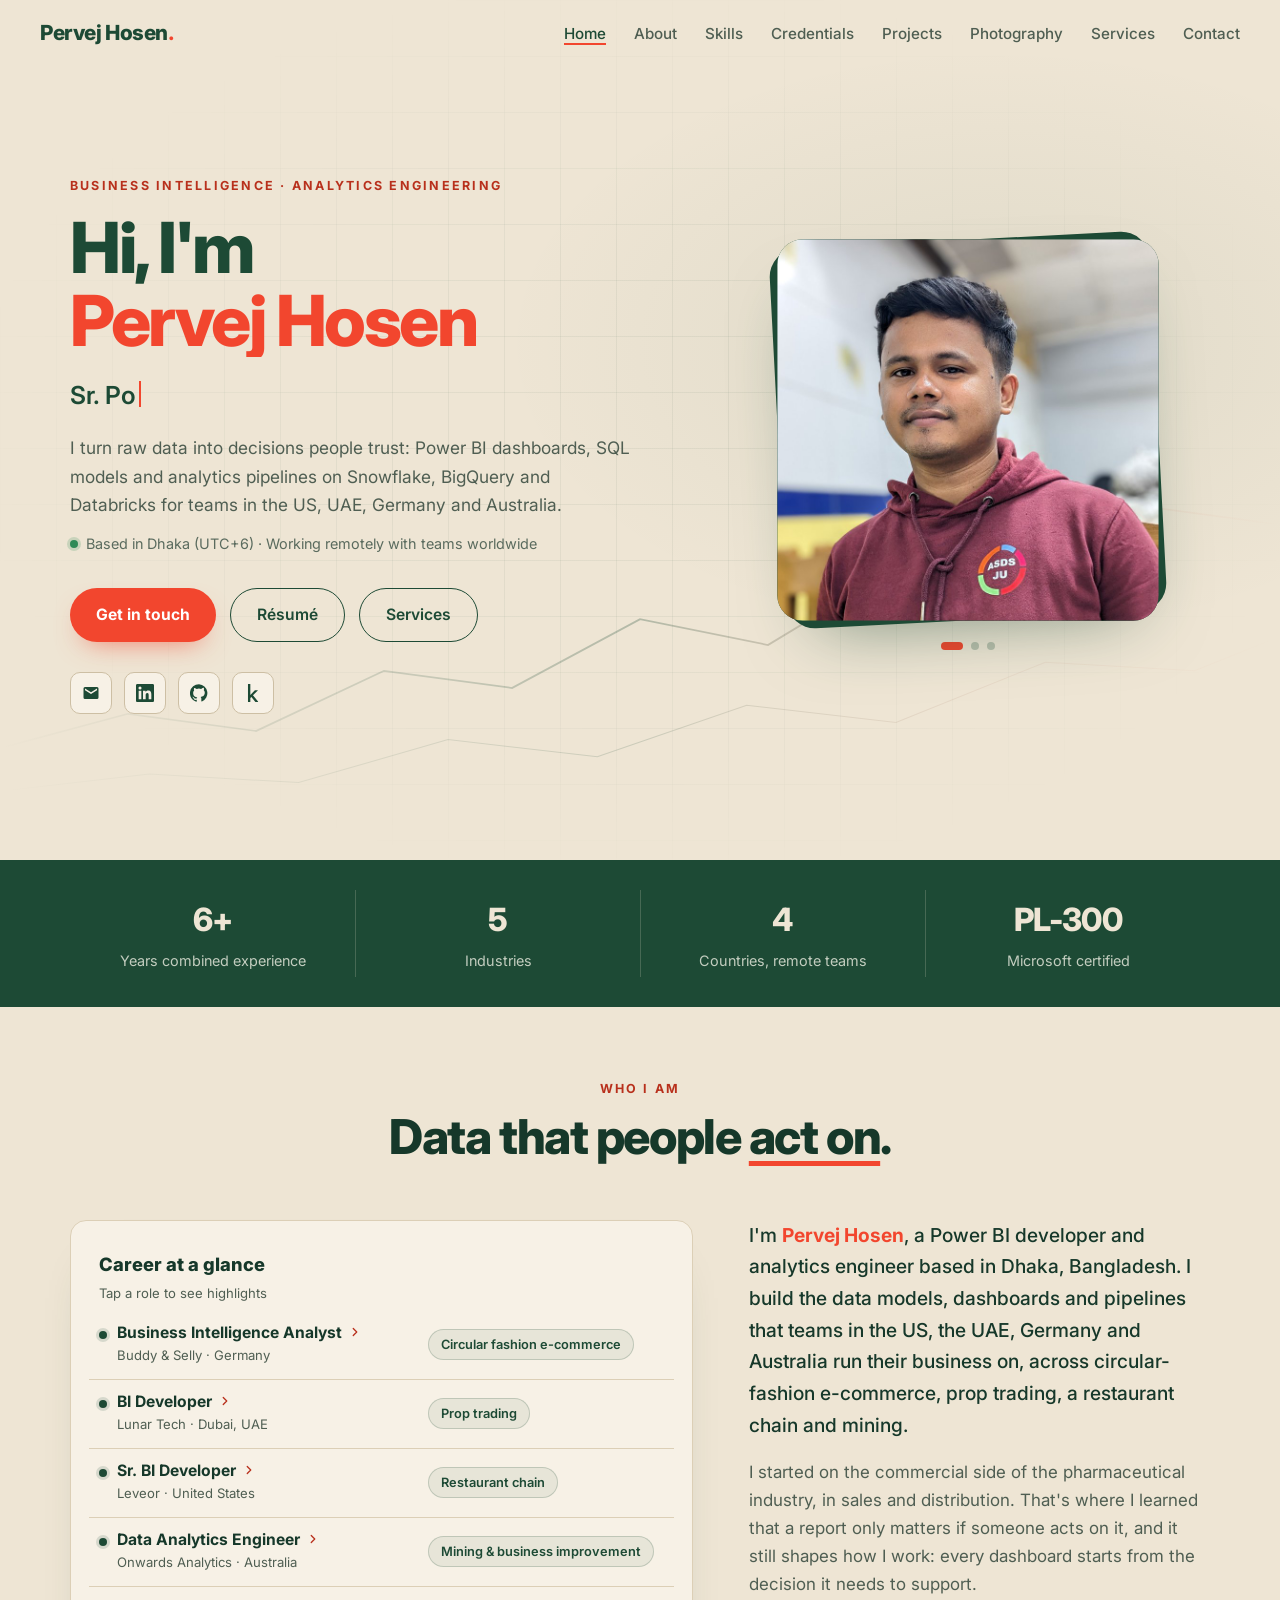
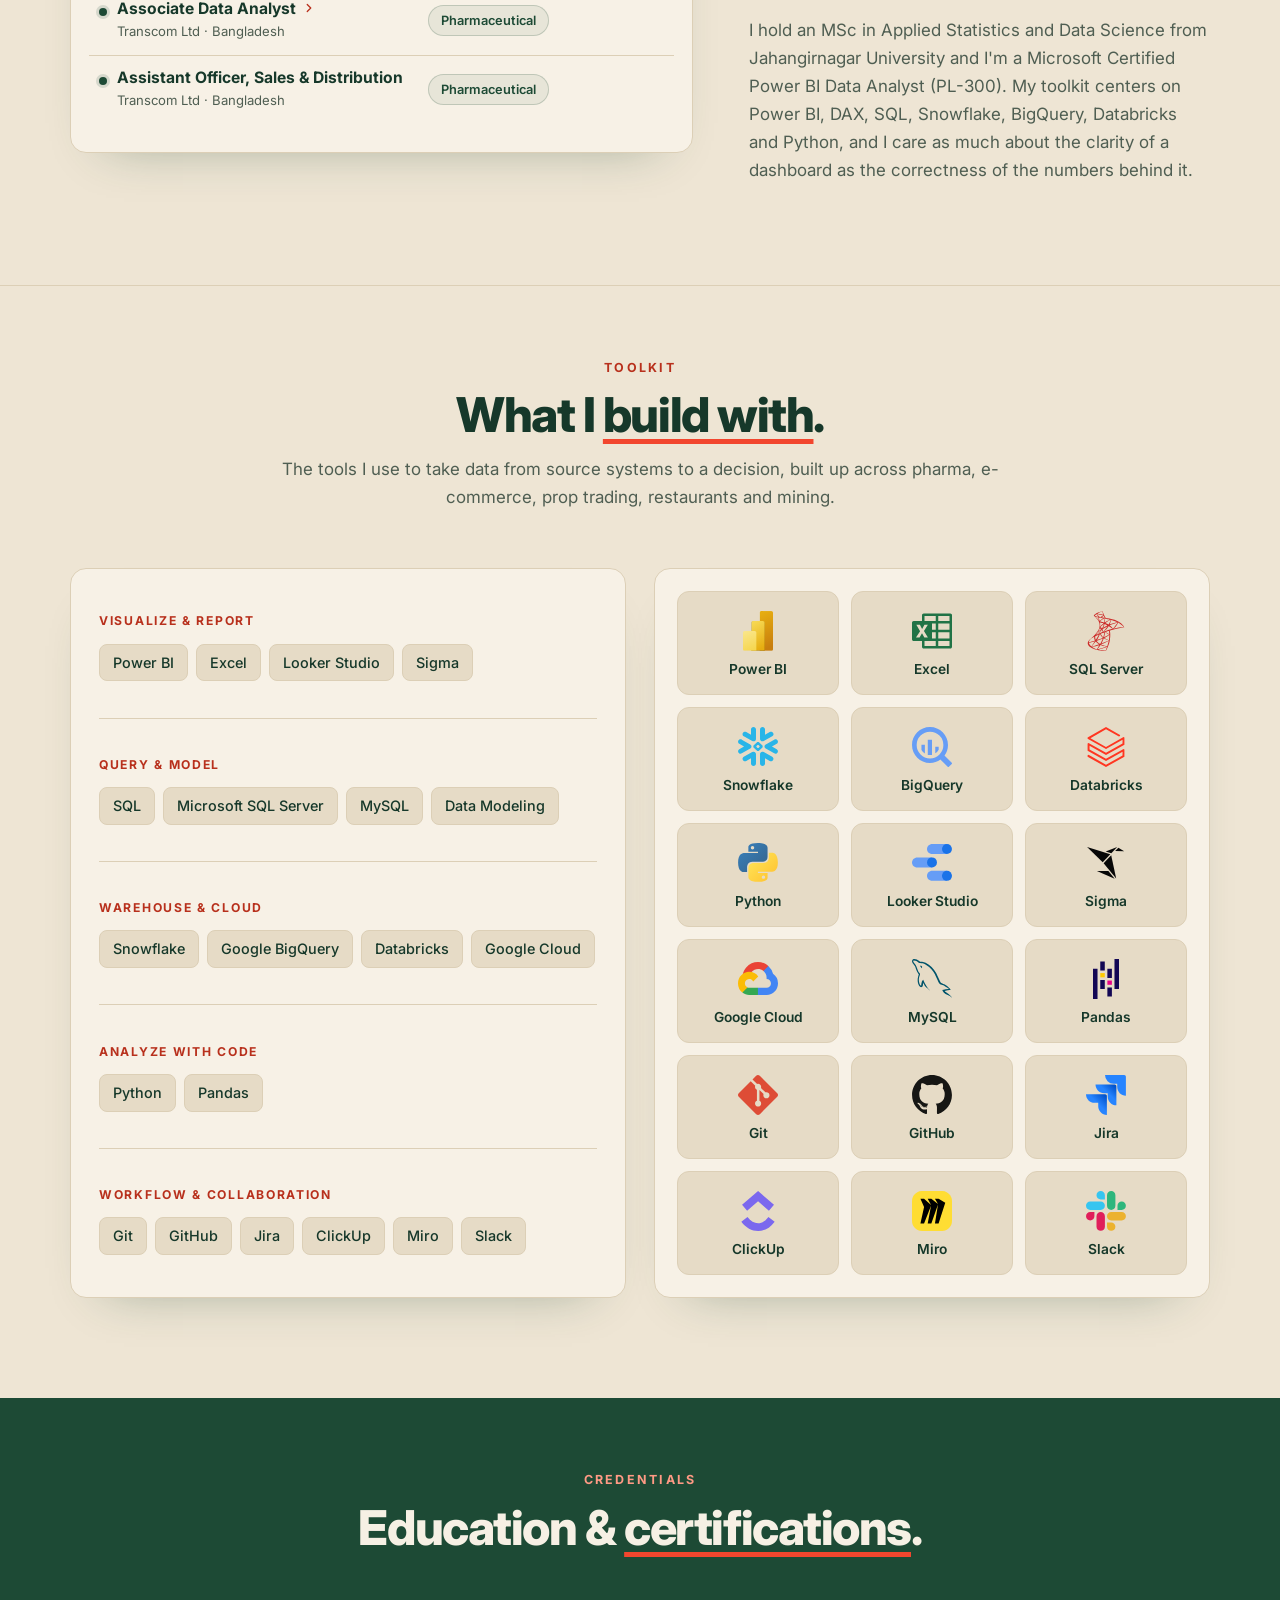
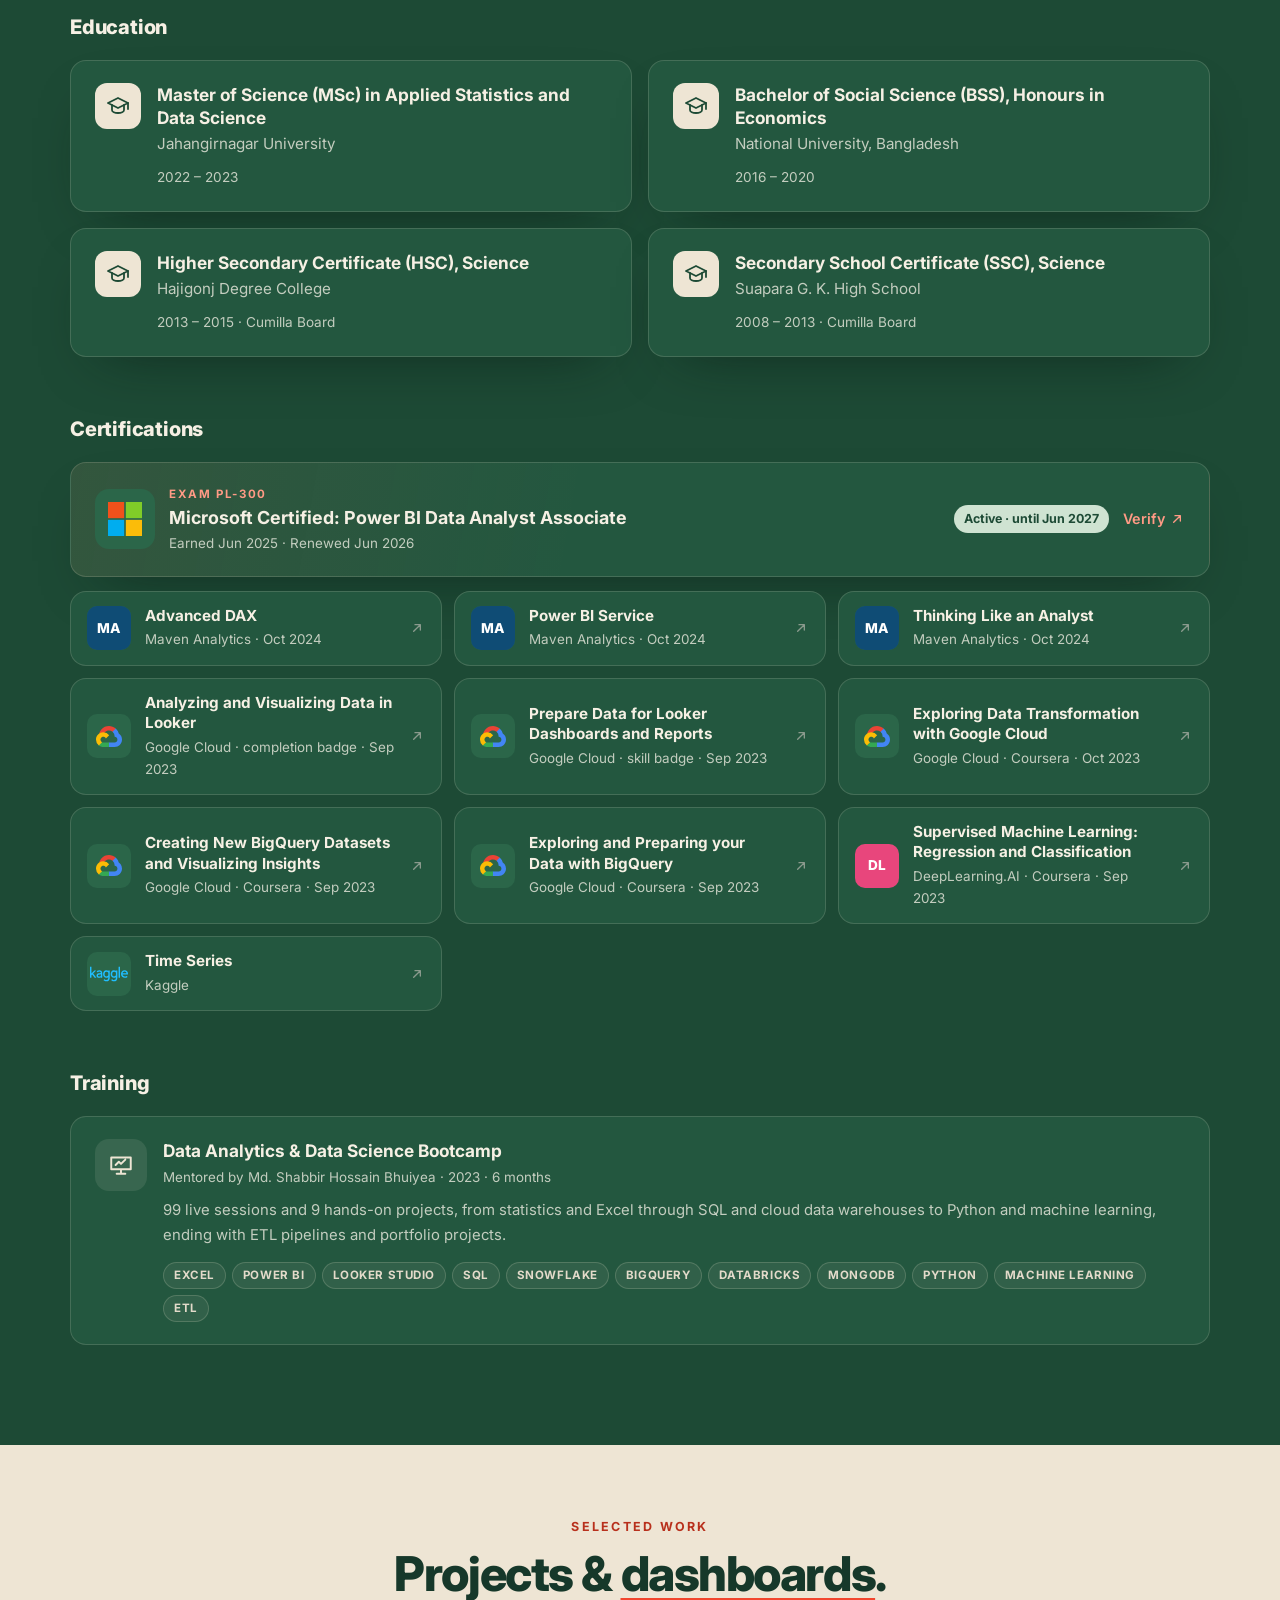
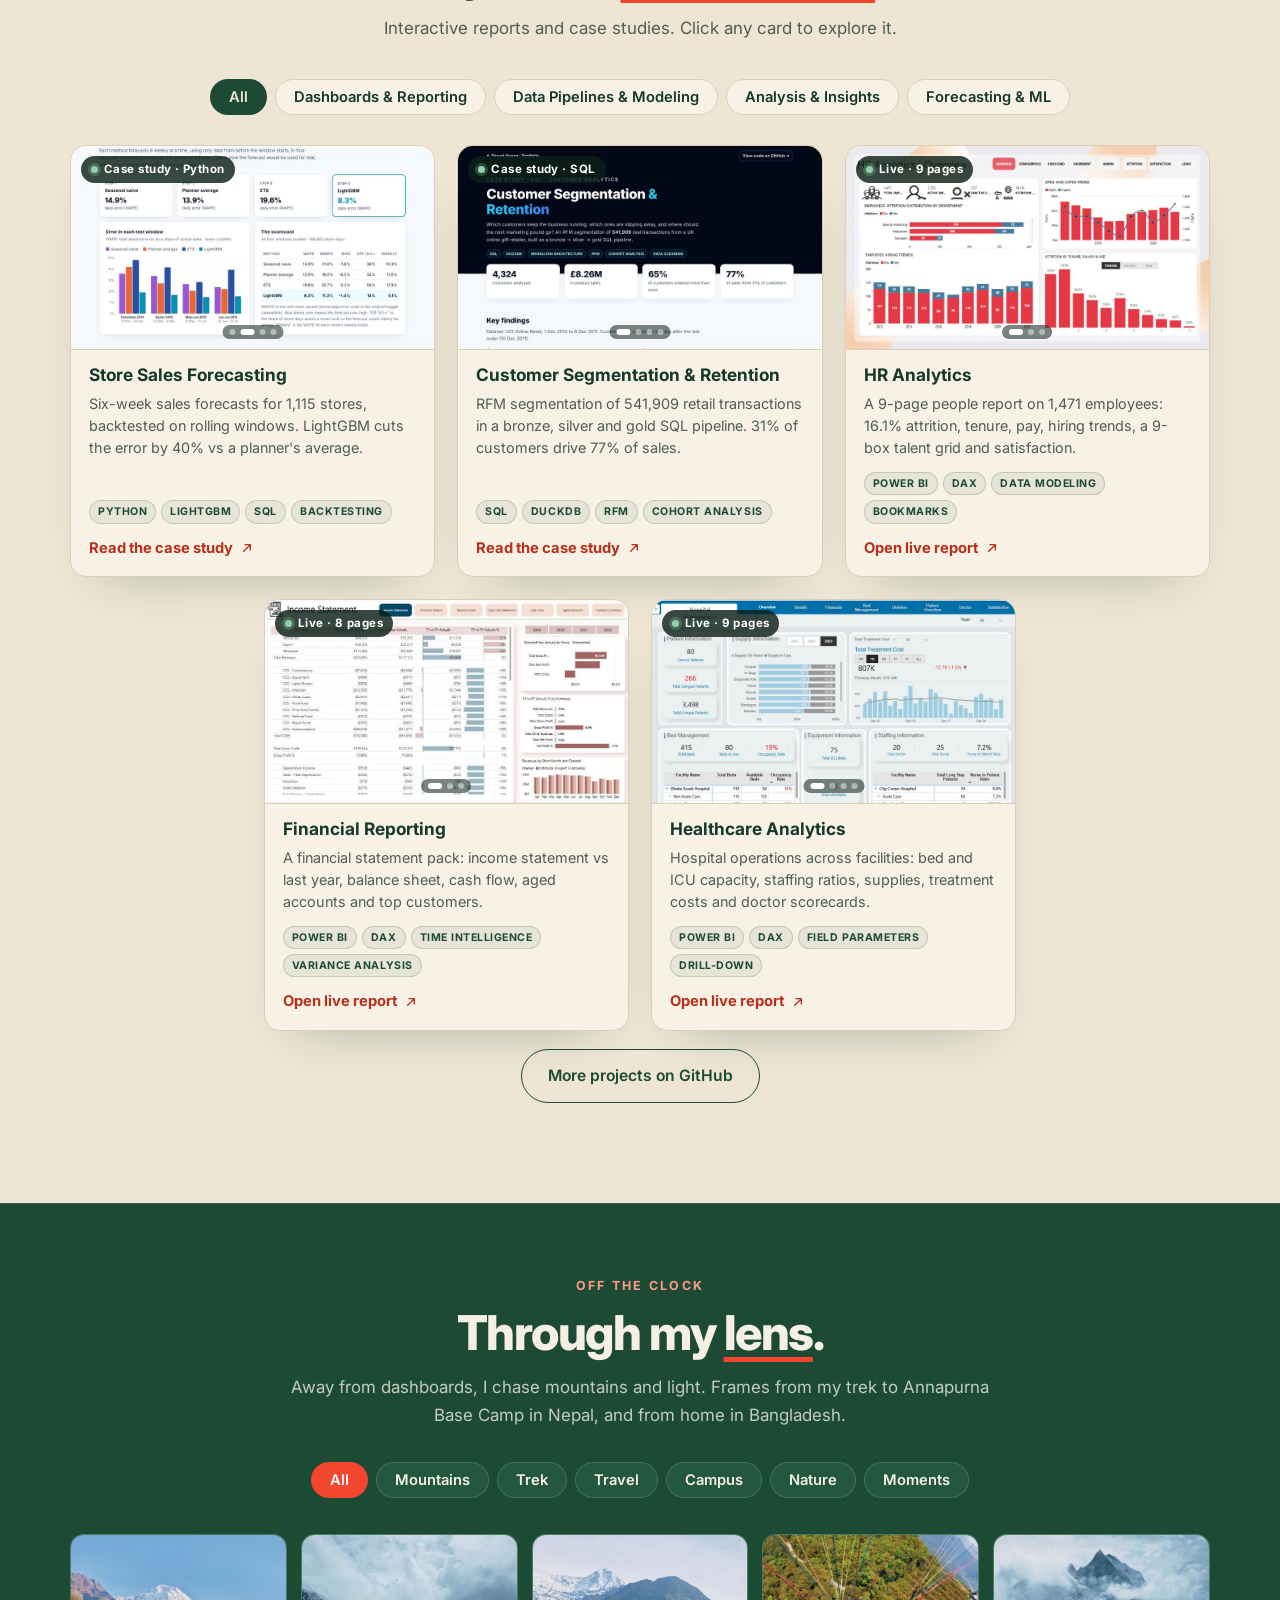
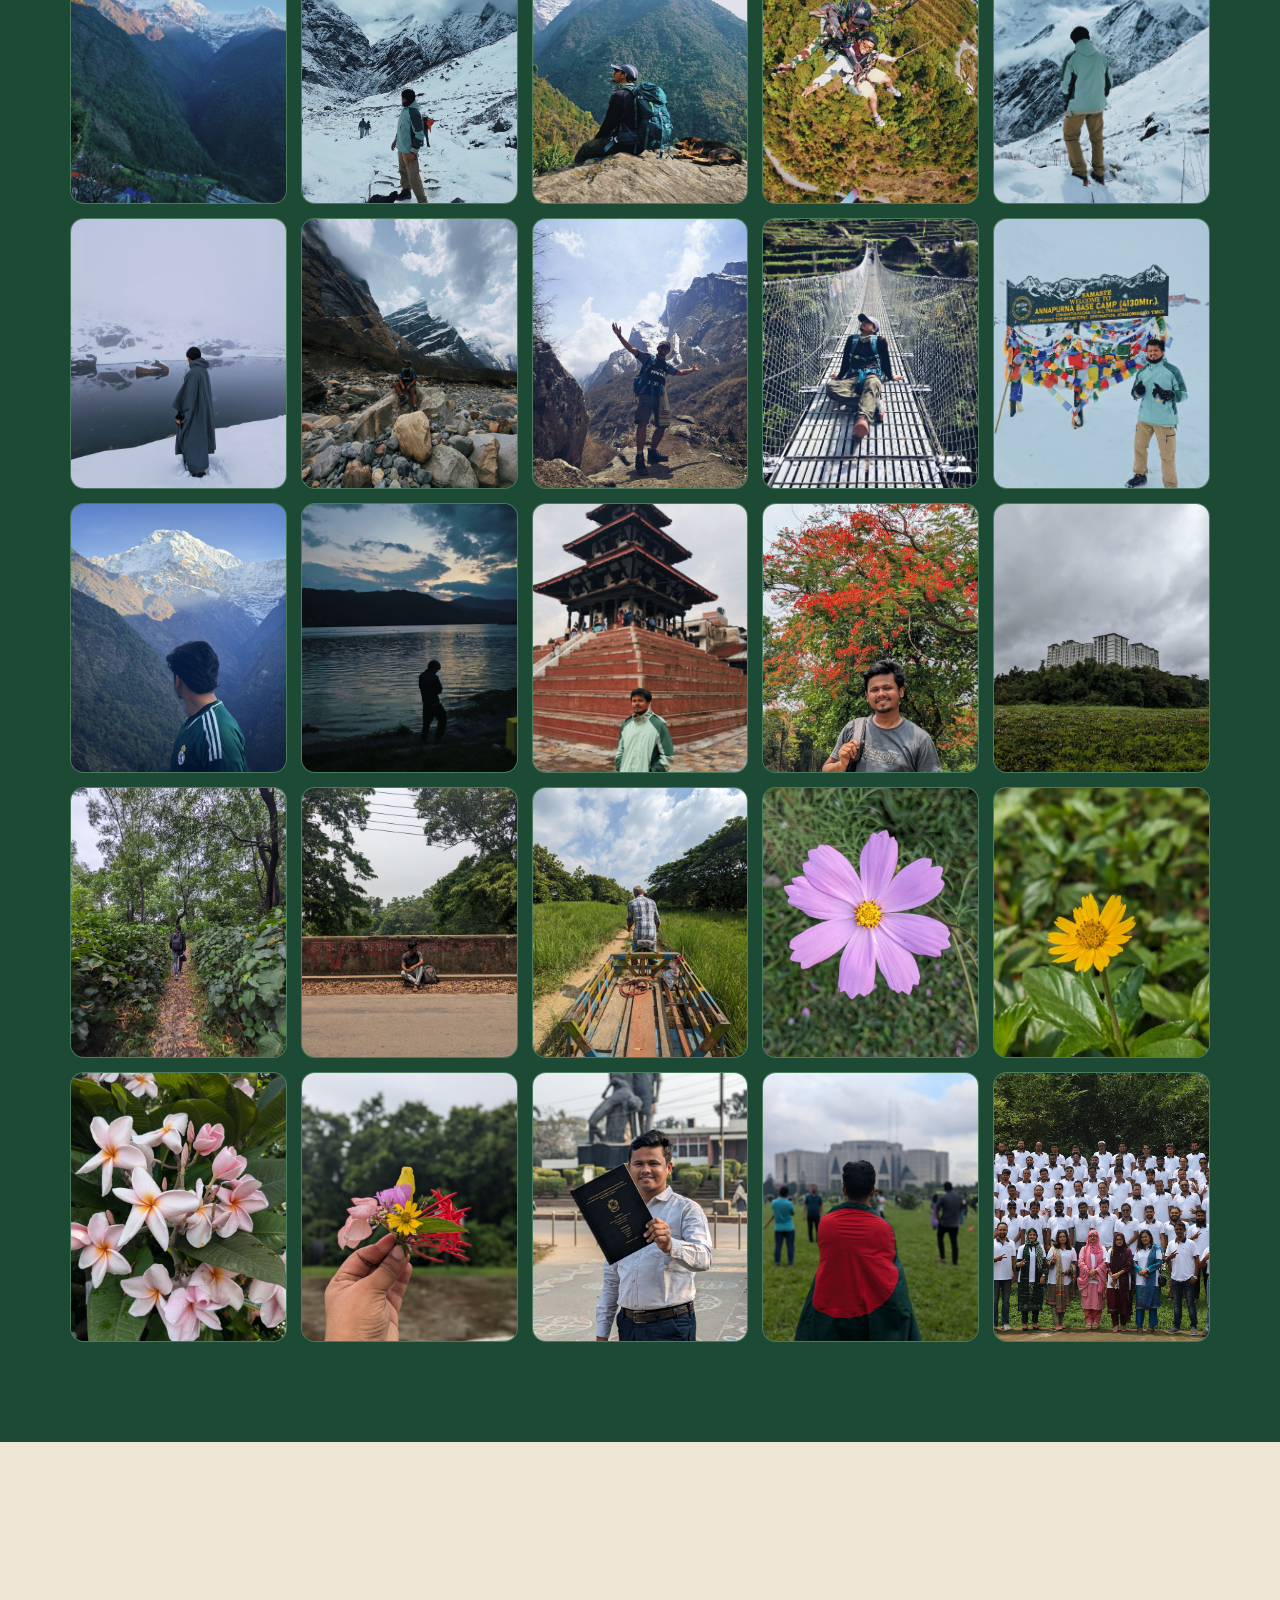
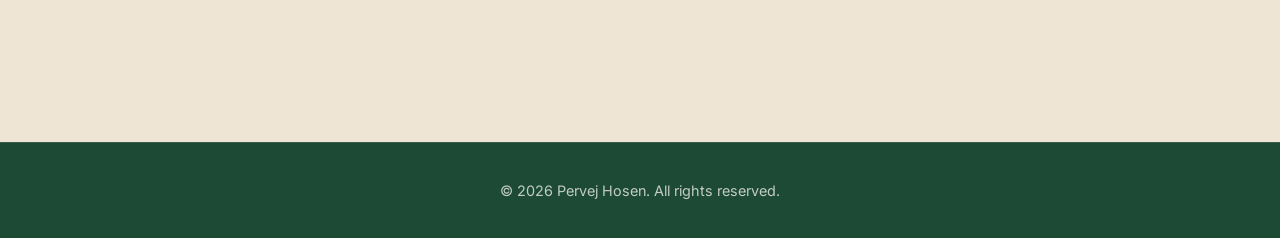
==== commit 1926c0ed: "Add Services section, new hero buttons, remove dashes" ====
--- a/index.html
+++ b/index.html
@@ -3,21 +3,21 @@
 <head>
   <meta charset="utf-8">
   <meta name="viewport" content="width=device-width, initial-scale=1, viewport-fit=cover">
-  <title>Pervej Hosen — Sr. BI Developer (Power BI · SQL · Snowflake)</title>
-  <meta name="description" content="Pervej Hosen — Sr. BI Developer and Analytics Engineer. Power BI, SQL, Snowflake, BigQuery, Databricks and Python for teams in the US, UAE, Germany and Australia.">
+  <title>Pervej Hosen | Sr. BI Developer (Power BI · SQL · Snowflake)</title>
+  <meta name="description" content="Pervej Hosen, Sr. BI Developer and Analytics Engineer. Power BI, SQL, Snowflake, BigQuery, Databricks and Python for teams in the US, UAE, Germany and Australia.">
   <meta name="theme-color" content="#EEE5D4">
   <link rel="icon" href="favicon.svg" type="image/svg+xml">
   <link rel="canonical" href="https://pervejhosen.com/">
   <meta property="og:type" content="website">
   <meta property="og:url" content="https://pervejhosen.com/">
-  <meta property="og:title" content="Pervej Hosen — Sr. BI Developer & Independent Consultant">
+  <meta property="og:title" content="Pervej Hosen | Sr. BI Developer & Independent Consultant">
   <meta property="og:description" content="Sr. BI Developer and Analytics Engineer. Power BI, SQL, Snowflake, BigQuery, Databricks, Python.">
   <meta property="og:image" content="https://pervejhosen.com/assets/img/social/preview.jpg">
   <meta name="twitter:card" content="summary_large_image">
   <link rel="preconnect" href="https://fonts.googleapis.com">
   <link rel="preconnect" href="https://fonts.gstatic.com" crossorigin>
   <link href="https://fonts.googleapis.com/css2?family=Inter:wght@400;500;600;700;800&display=swap" rel="stylesheet">
-  <link rel="stylesheet" href="css/style.css?v=10f">
+  <link rel="stylesheet" href="css/style.css?v=11b">
 </head>
 <body>
 
@@ -31,6 +31,7 @@
         <li><a href="#credentials">Credentials</a></li>
         <li><a href="#projects">Projects</a></li>
         <li><a href="#photography">Photography</a></li>
+        <li><a href="#services">Services</a></li>
         <li><a href="#contact">Contact</a></li>
       </ul>
       <button class="burger" id="burger" aria-label="Open menu">
@@ -56,8 +57,9 @@
           <p class="objective" id="objective"></p>
           <p class="locline" id="locLine"></p>
           <div class="btns">
-            <a href="#contact" class="btn btn-primary" id="hireBtn">Hire me</a>
-            <a href="#" class="btn btn-light" id="resumeBtn" target="_blank" rel="noopener">My résumé</a>
+            <a href="#contact" class="btn btn-primary" id="hireBtn">Get in touch</a>
+            <a href="#" class="btn btn-light" id="resumeBtn" target="_blank" rel="noopener">Résumé</a>
+            <a href="#services" class="btn btn-light" id="servicesBtn">Services</a>
           </div>
           <div class="socials" id="heroSocials"></div>
         </div>
@@ -151,6 +153,18 @@
         <div class="ph-filters reveal" id="phFilters"></div>
         <div class="gallery" id="gallery"></div>
         <div class="more-wrap reveal" id="phMoreWrap"><a class="btn btn-outline" id="phMore" target="_blank" rel="noopener">See more photos</a></div>
+      </div>
+    </section>
+
+    <!-- ================= SERVICES ================= -->
+    <section id="services" class="light">
+      <div class="wrap">
+        <div class="center-head reveal">
+          <p class="kicker">Services</p>
+          <h2 class="sec-title">What I can do <span class="hl">for you</span>.</h2>
+          <p class="sec-intro" id="servicesIntro"></p>
+        </div>
+        <div class="svc-grid" id="svcGrid"></div>
       </div>
     </section>
 
@@ -185,9 +199,9 @@
     <button class="lb-btn lb-next" id="lbNext" aria-label="Next photo">&#8250;</button>
   </div>
 
-  <script src="js/icons.js?v=10f"></script>
-  <script src="js/config.js?v=10f"></script>
-  <script src="js/main.js?v=10f"></script>
-  <script src="js/analytics.js?v=10f"></script>
+  <script src="js/icons.js?v=11b"></script>
+  <script src="js/config.js?v=11b"></script>
+  <script src="js/main.js?v=11b"></script>
+  <script src="js/analytics.js?v=11b"></script>
 </body>
 </html>
--- a/css/style.css
+++ b/css/style.css
@@ -451,3 +451,22 @@
   .cert-grid:not(.open) .cert:nth-child(n + 4) { display: none; }
   .cert-more { display: block; }
 }
+
+/* ---------- services ---------- */
+.svc-grid { display: flex; flex-wrap: wrap; justify-content: center; gap: 22px; }
+.svc-grid > .svc { flex: 0 0 calc((100% - 44px) / 3); min-width: 0; }
+@media (max-width: 1000px) { .svc-grid > .svc { flex-basis: calc((100% - 22px) / 2); } }
+@media (max-width: 640px) { .svc-grid > .svc { flex-basis: 100%; } }
+.svc { display: flex; flex-direction: column; padding: 26px 24px 22px; transition: transform .3s, border-color .3s, box-shadow .3s; }
+.svc:hover { transform: translateY(-4px); border-color: rgba(29, 74, 53, .4); box-shadow: 0 26px 50px -30px rgba(29, 74, 53, .5); }
+.svc-icon { width: 48px; height: 48px; border-radius: 14px; display: grid; place-items: center; background: var(--green); color: var(--oat); margin-bottom: 16px; }
+.svc-icon svg { width: 24px; height: 24px; }
+.svc h3 { font-size: 1.12rem; font-weight: 800; line-height: 1.3; color: var(--text); letter-spacing: -.01em; }
+.svc p { color: var(--muted); font-size: .94rem; line-height: 1.6; margin-top: 8px; }
+.svc .svc-get { color: var(--text); font-size: .9rem; margin-top: 12px; padding-top: 12px; border-top: 1px dashed var(--border); }
+.svc .svc-get b { color: var(--green); }
+.svc-cta { margin-top: auto; padding-top: 16px; display: inline-flex; align-items: center; gap: 6px; font-weight: 700; font-size: .92rem; color: var(--accent-ink); align-self: flex-start; }
+.svc-cta svg { width: 16px; height: 16px; transition: transform .2s; }
+.svc-cta:hover svg { transform: translateX(3px); }
+@media (max-width: 640px) { .svc { padding: 22px 20px 18px; } }
+@media (max-width: 480px) { .hero .btns { gap: 8px; } .hero .btns .btn { padding: 11px 16px; font-size: .92rem; } }
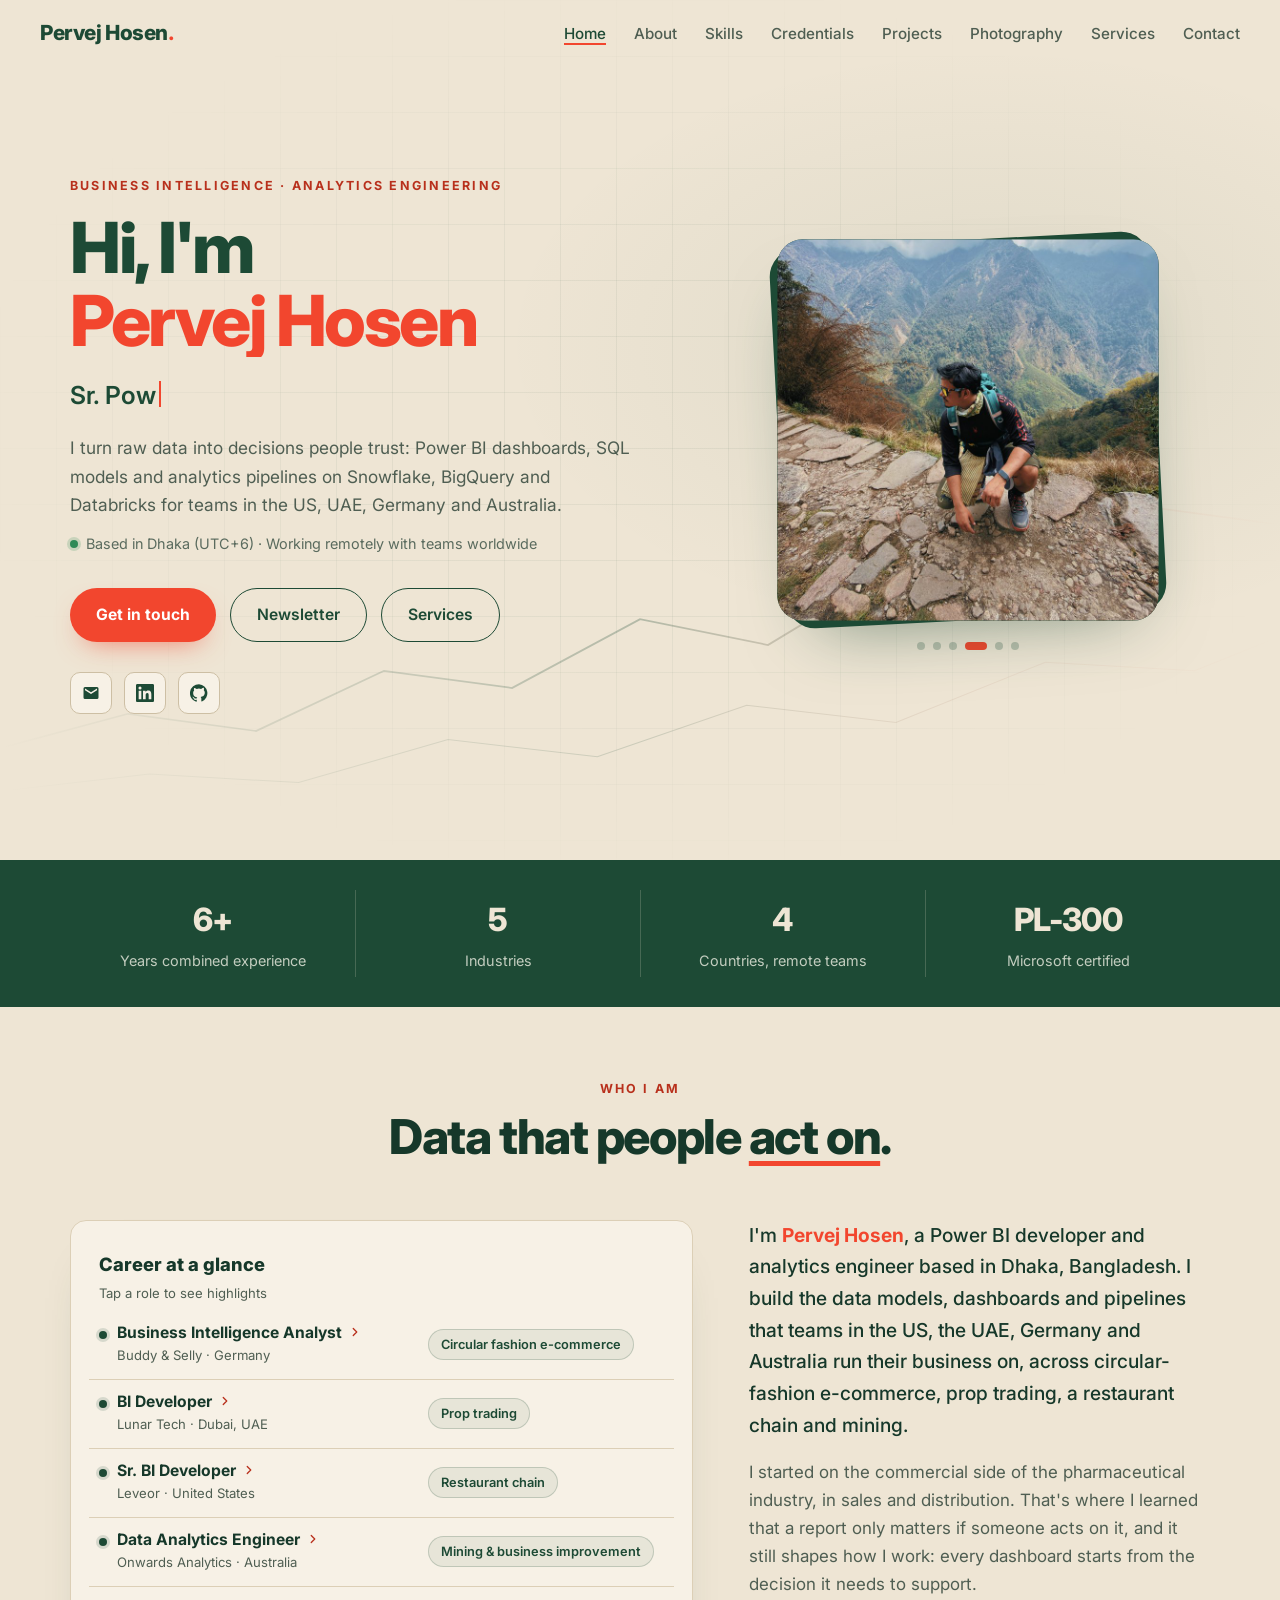
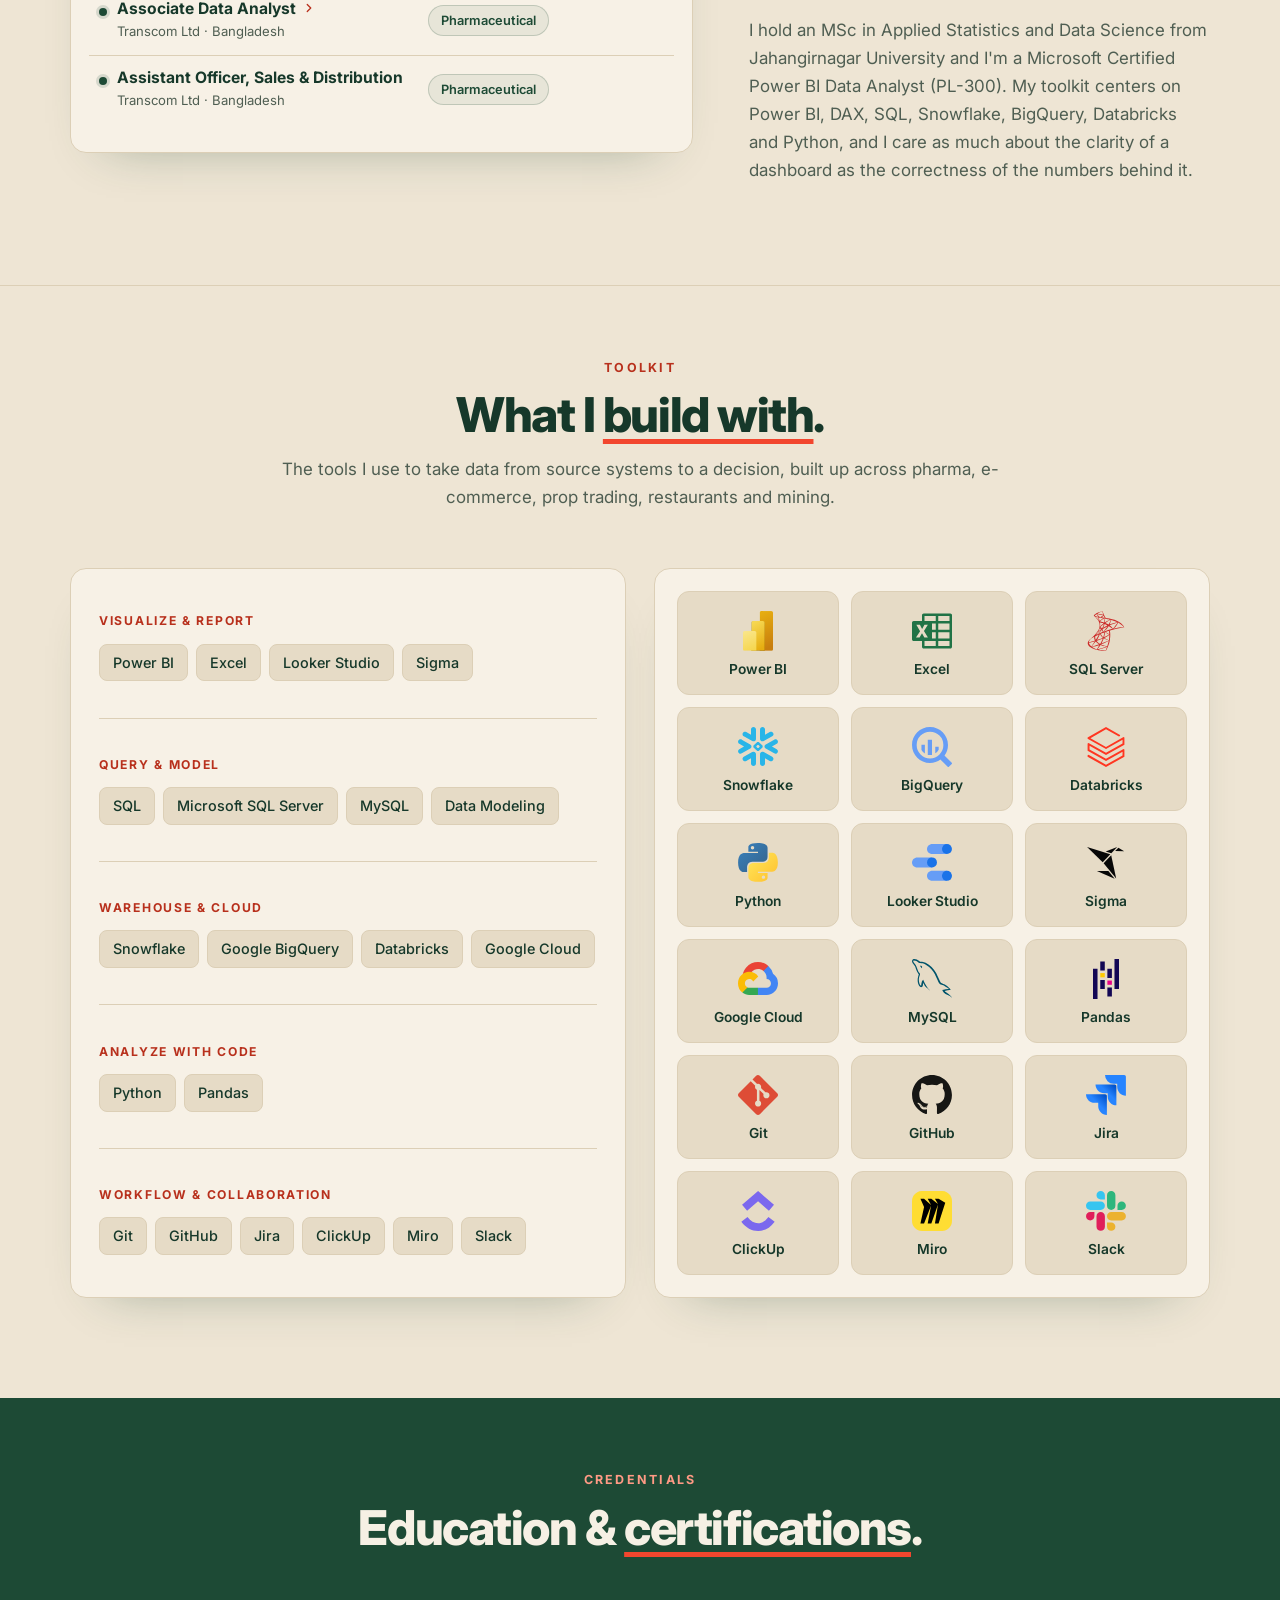
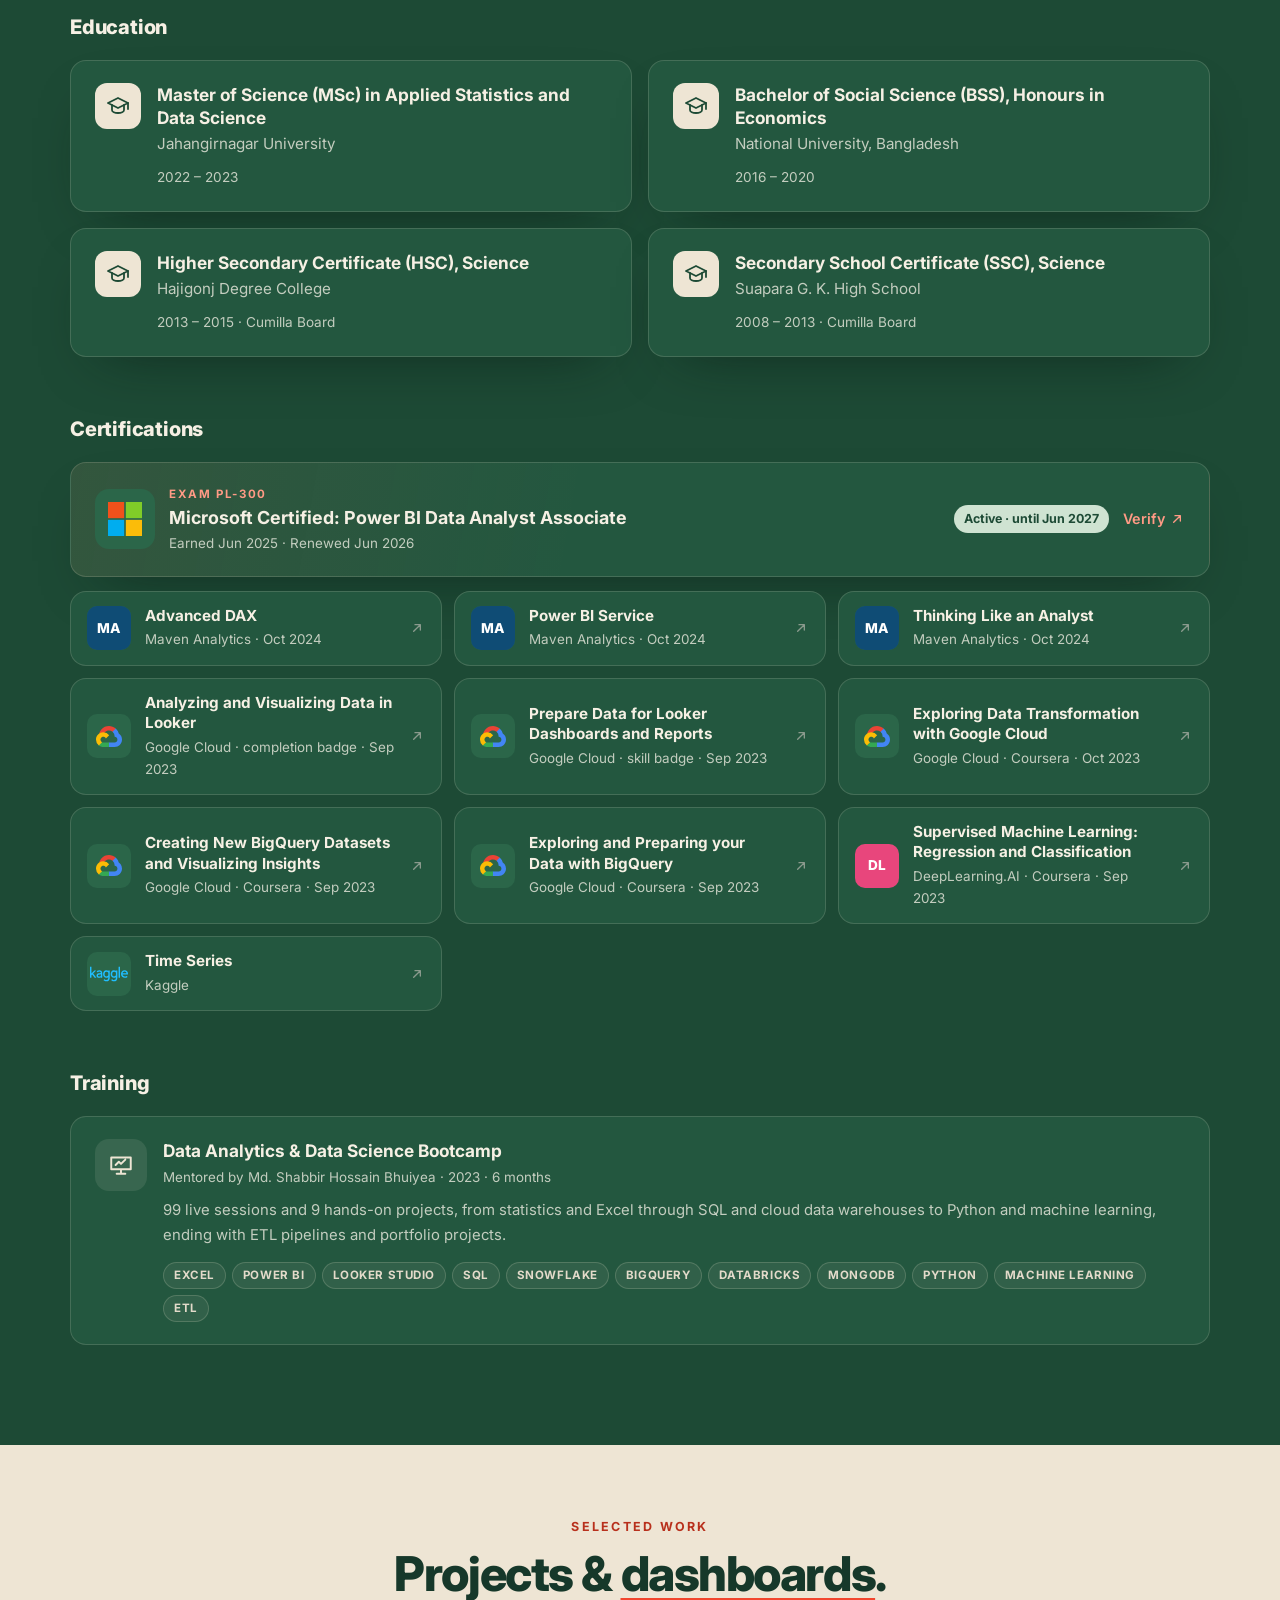
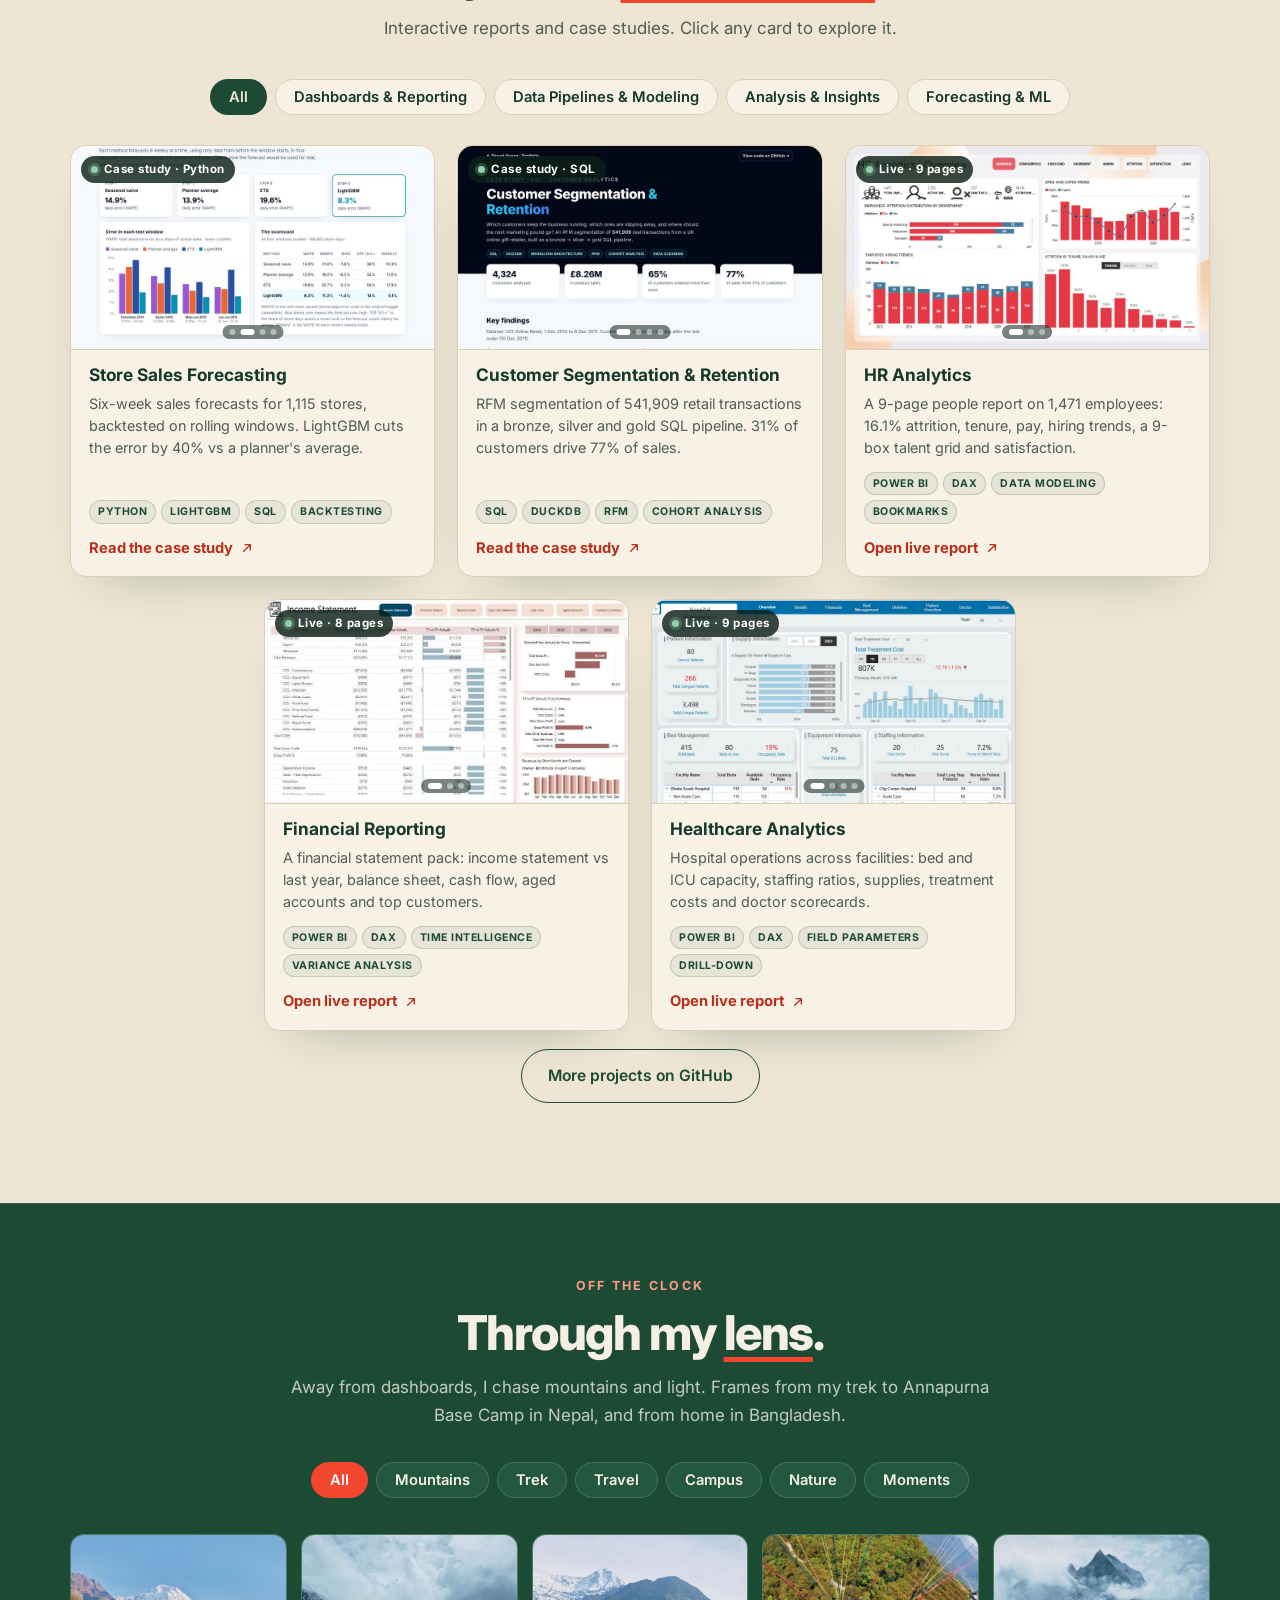
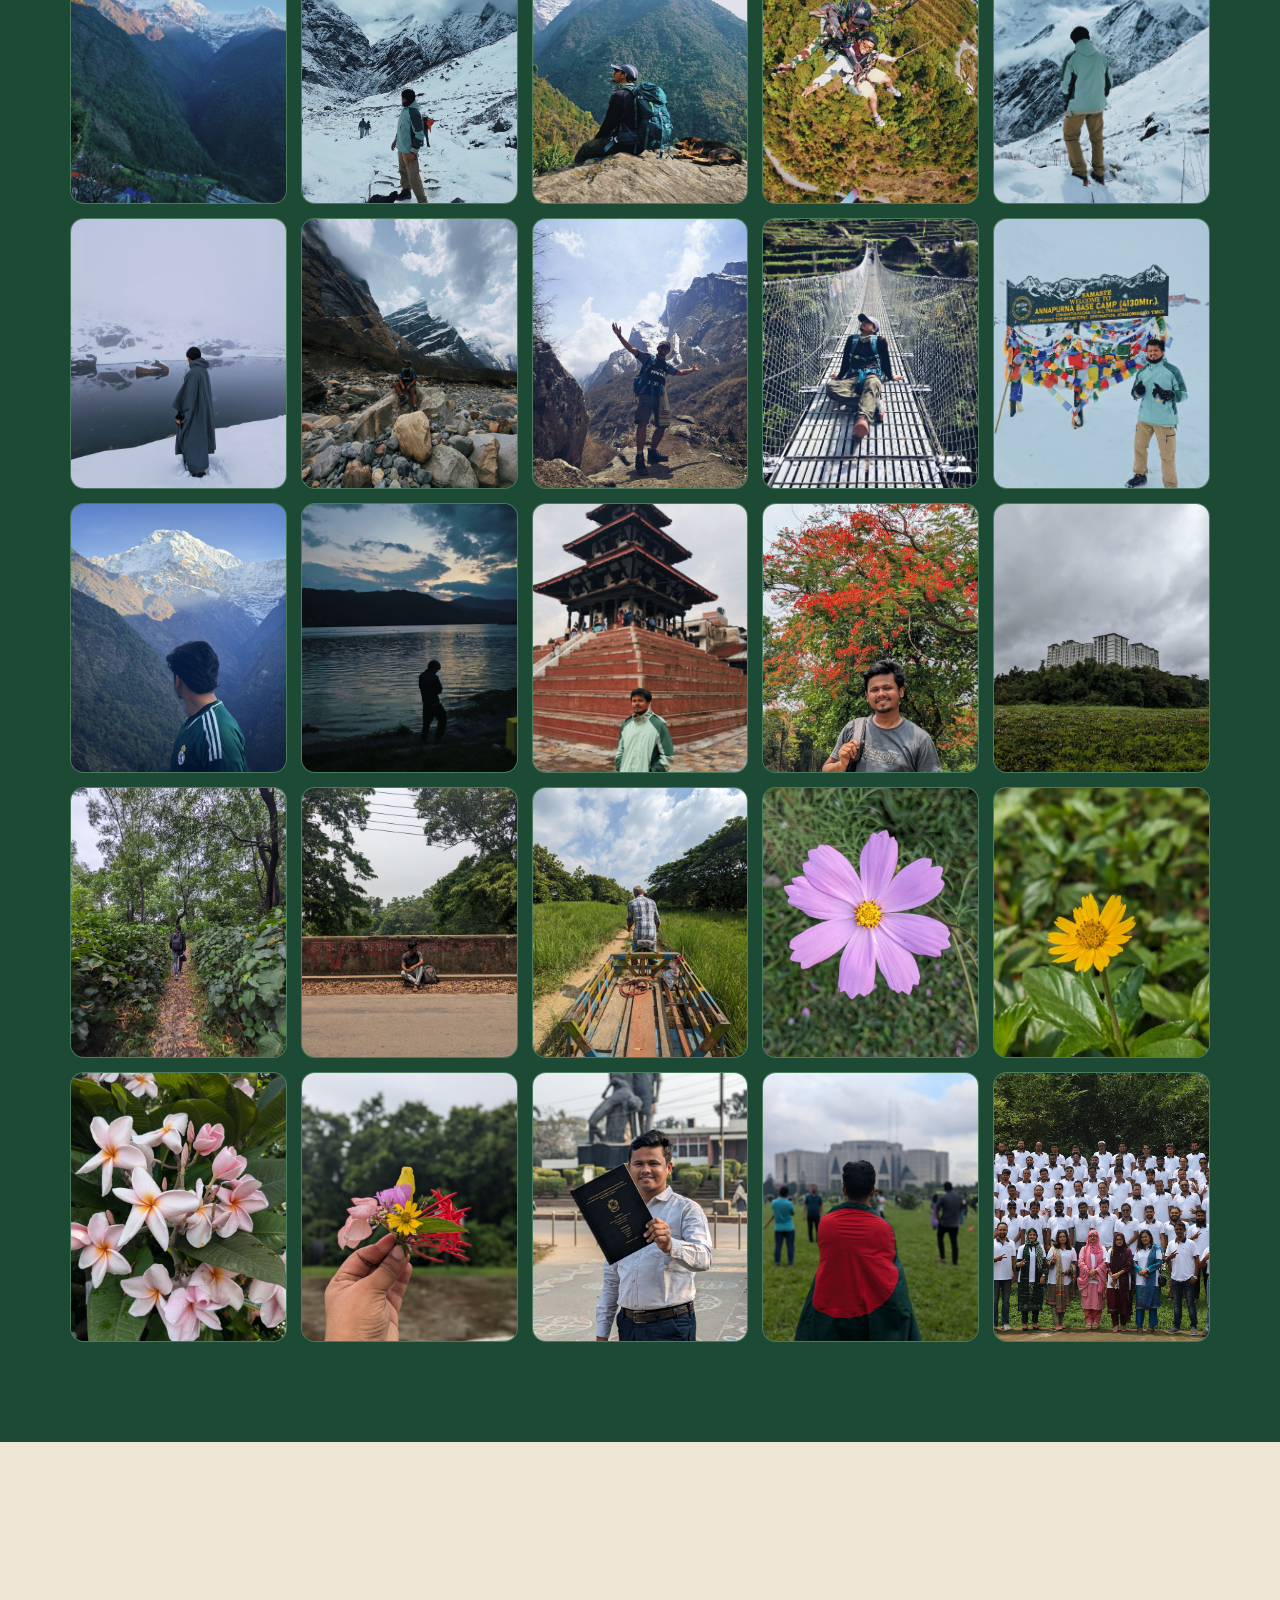
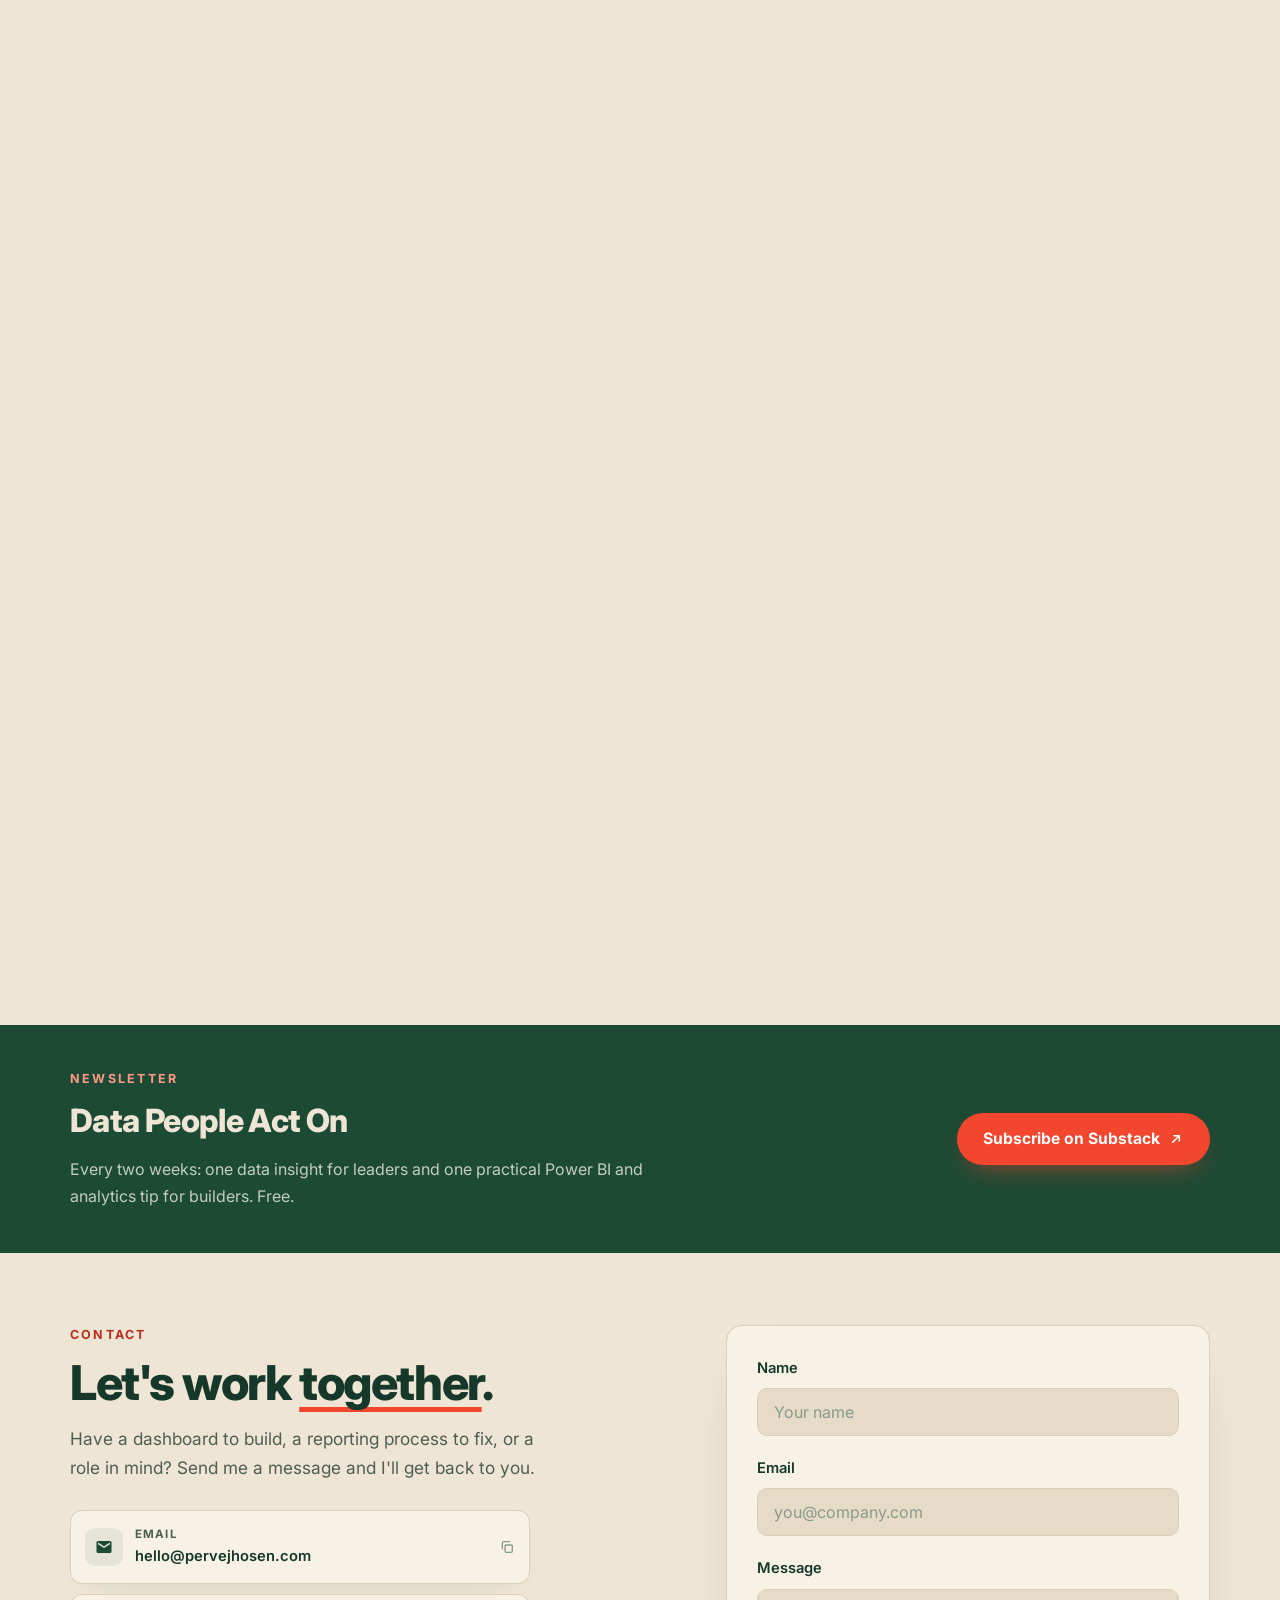
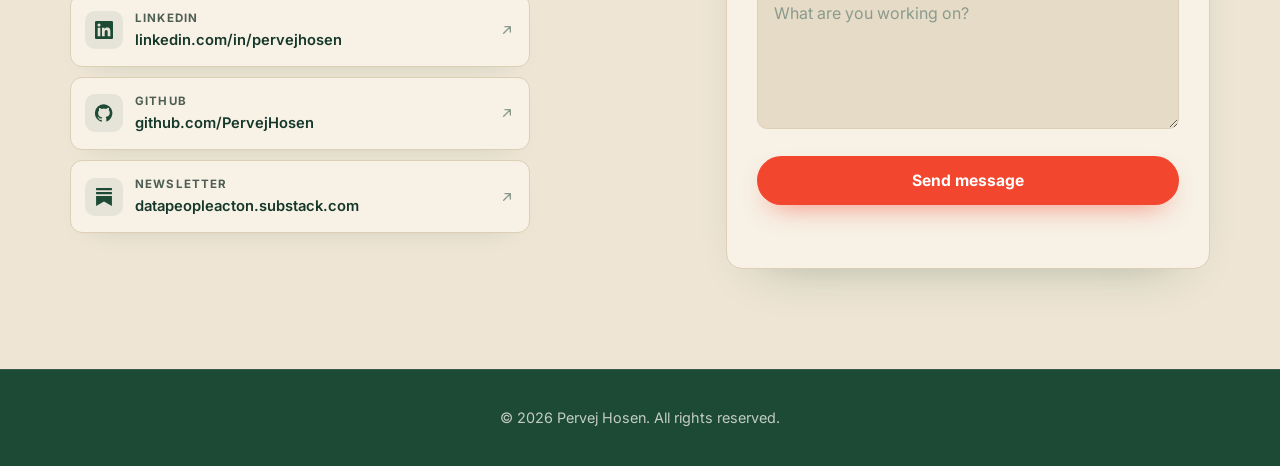
==== commit 493817b4: "More hero photos" ====
--- a/index.html
+++ b/index.html
@@ -17,7 +17,7 @@
   <link rel="preconnect" href="https://fonts.googleapis.com">
   <link rel="preconnect" href="https://fonts.gstatic.com" crossorigin>
   <link href="https://fonts.googleapis.com/css2?family=Inter:wght@400;500;600;700;800&display=swap" rel="stylesheet">
-  <link rel="stylesheet" href="css/style.css?v=11b">
+  <link rel="stylesheet" href="css/style.css?v=11d">
 </head>
 <body>
 
@@ -58,7 +58,7 @@
           <p class="locline" id="locLine"></p>
           <div class="btns">
             <a href="#contact" class="btn btn-primary" id="hireBtn">Get in touch</a>
-            <a href="#" class="btn btn-light" id="resumeBtn" target="_blank" rel="noopener">Résumé</a>
+            <a href="#" class="btn btn-light" id="heroNewsletterBtn" target="_blank" rel="noopener">Newsletter</a>
             <a href="#services" class="btn btn-light" id="servicesBtn">Services</a>
           </div>
           <div class="socials" id="heroSocials"></div>
@@ -167,6 +167,9 @@
         <div class="svc-grid" id="svcGrid"></div>
       </div>
     </section>
+
+    <!-- ================= NEWSLETTER ================= -->
+    <div class="nl-band" id="newsletter"></div>
 
     <!-- ================= CONTACT ================= -->
     <section id="contact" class="light">
@@ -199,9 +202,9 @@
     <button class="lb-btn lb-next" id="lbNext" aria-label="Next photo">&#8250;</button>
   </div>
 
-  <script src="js/icons.js?v=11b"></script>
-  <script src="js/config.js?v=11b"></script>
-  <script src="js/main.js?v=11b"></script>
-  <script src="js/analytics.js?v=11b"></script>
+  <script src="js/icons.js?v=11d"></script>
+  <script src="js/config.js?v=11d"></script>
+  <script src="js/main.js?v=11d"></script>
+  <script src="js/analytics.js?v=11d"></script>
 </body>
 </html>
--- a/css/style.css
+++ b/css/style.css
@@ -470,3 +470,14 @@
 .svc-cta:hover svg { transform: translateX(3px); }
 @media (max-width: 640px) { .svc { padding: 22px 20px 18px; } }
 @media (max-width: 480px) { .hero .btns { gap: 8px; } .hero .btns .btn { padding: 11px 16px; font-size: .92rem; } }
+
+/* ---------- newsletter band ---------- */
+.nl-band { background: var(--green); padding: 44px 24px; }
+.nl-inner { display: flex; align-items: center; justify-content: space-between; gap: 32px; }
+.nl-text { max-width: 640px; }
+.nl-band .kicker { color: var(--tomato-soft); }
+.nl-band h3 { font-size: clamp(1.5rem, 3vw, 2rem); font-weight: 800; letter-spacing: -.02em; color: var(--oat); margin-top: 6px; }
+.nl-band p:not(.kicker) { color: #C3CDBF; font-size: 1rem; margin-top: 8px; }
+.nl-btn { flex: 0 0 auto; }
+.nl-btn svg { width: 16px; height: 16px; }
+@media (max-width: 760px) { .nl-inner { flex-direction: column; align-items: flex-start; gap: 18px; } .nl-band { padding: 36px 16px; } }
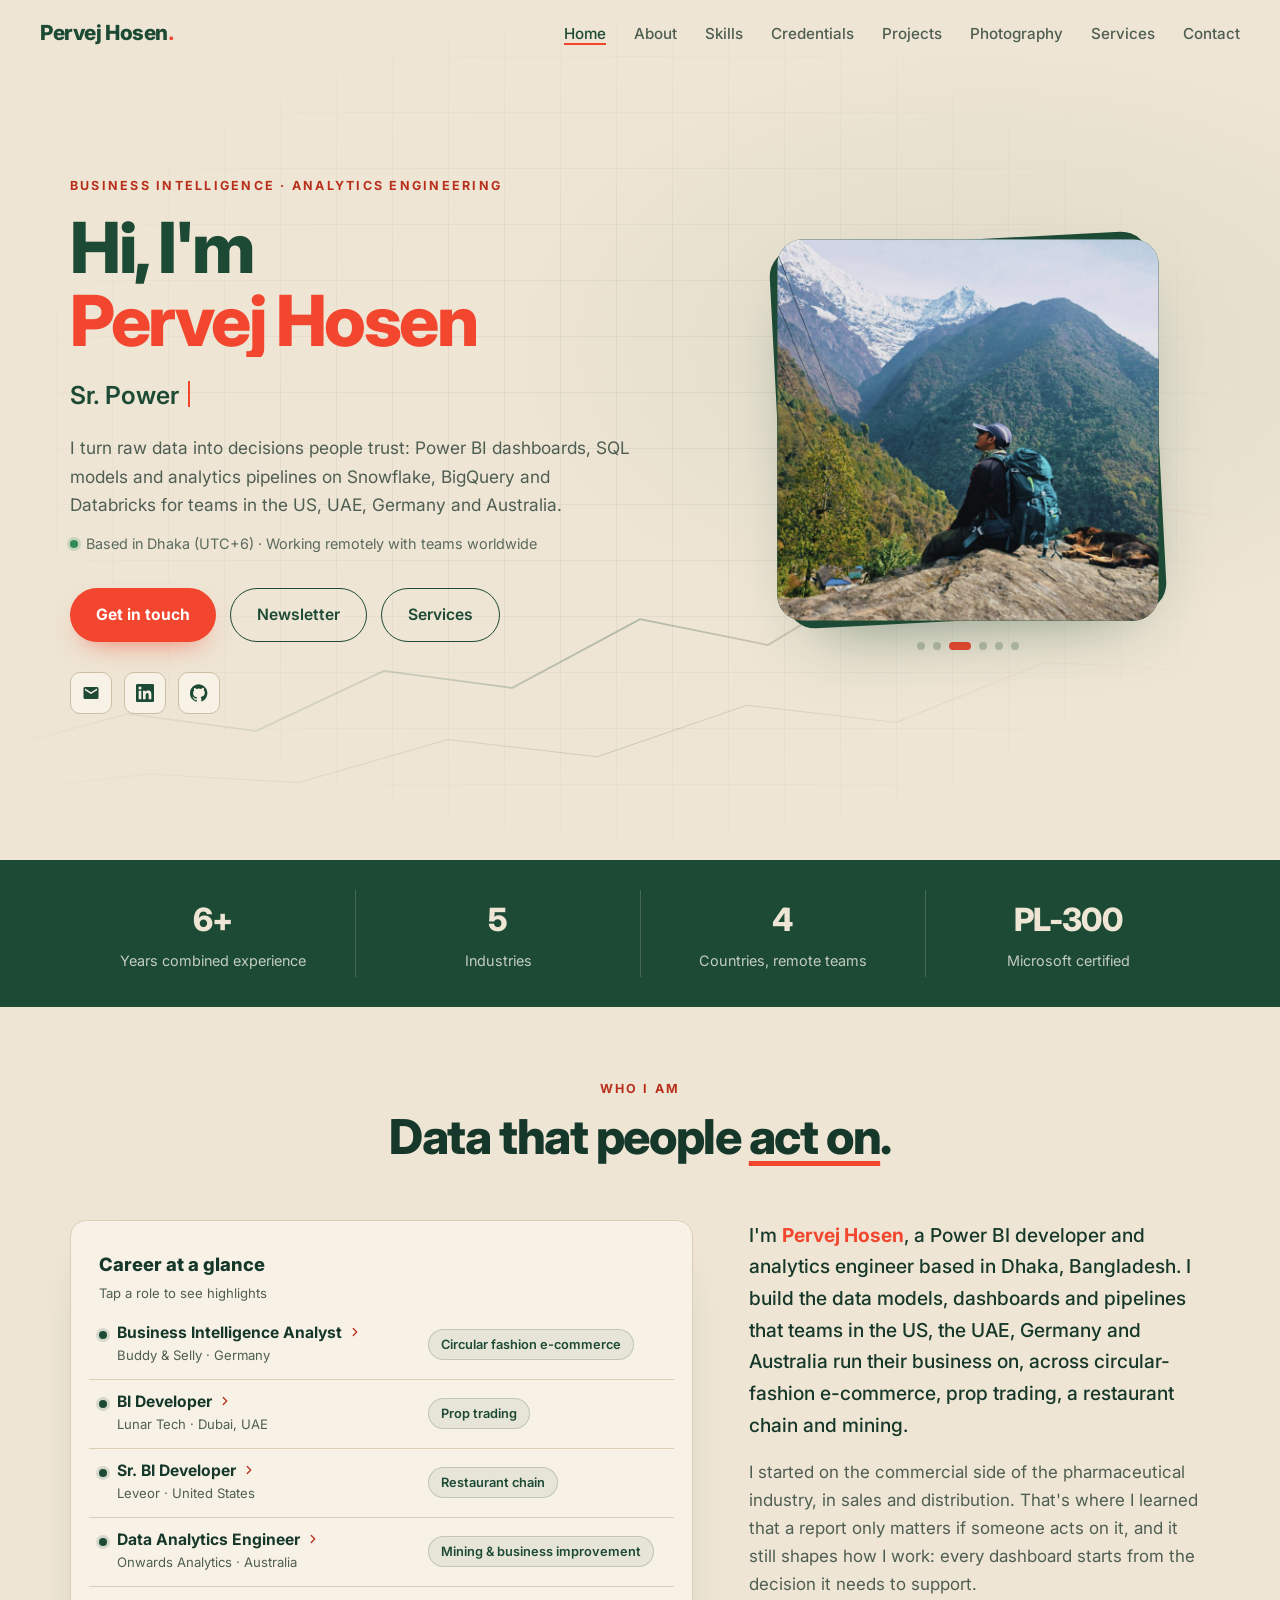
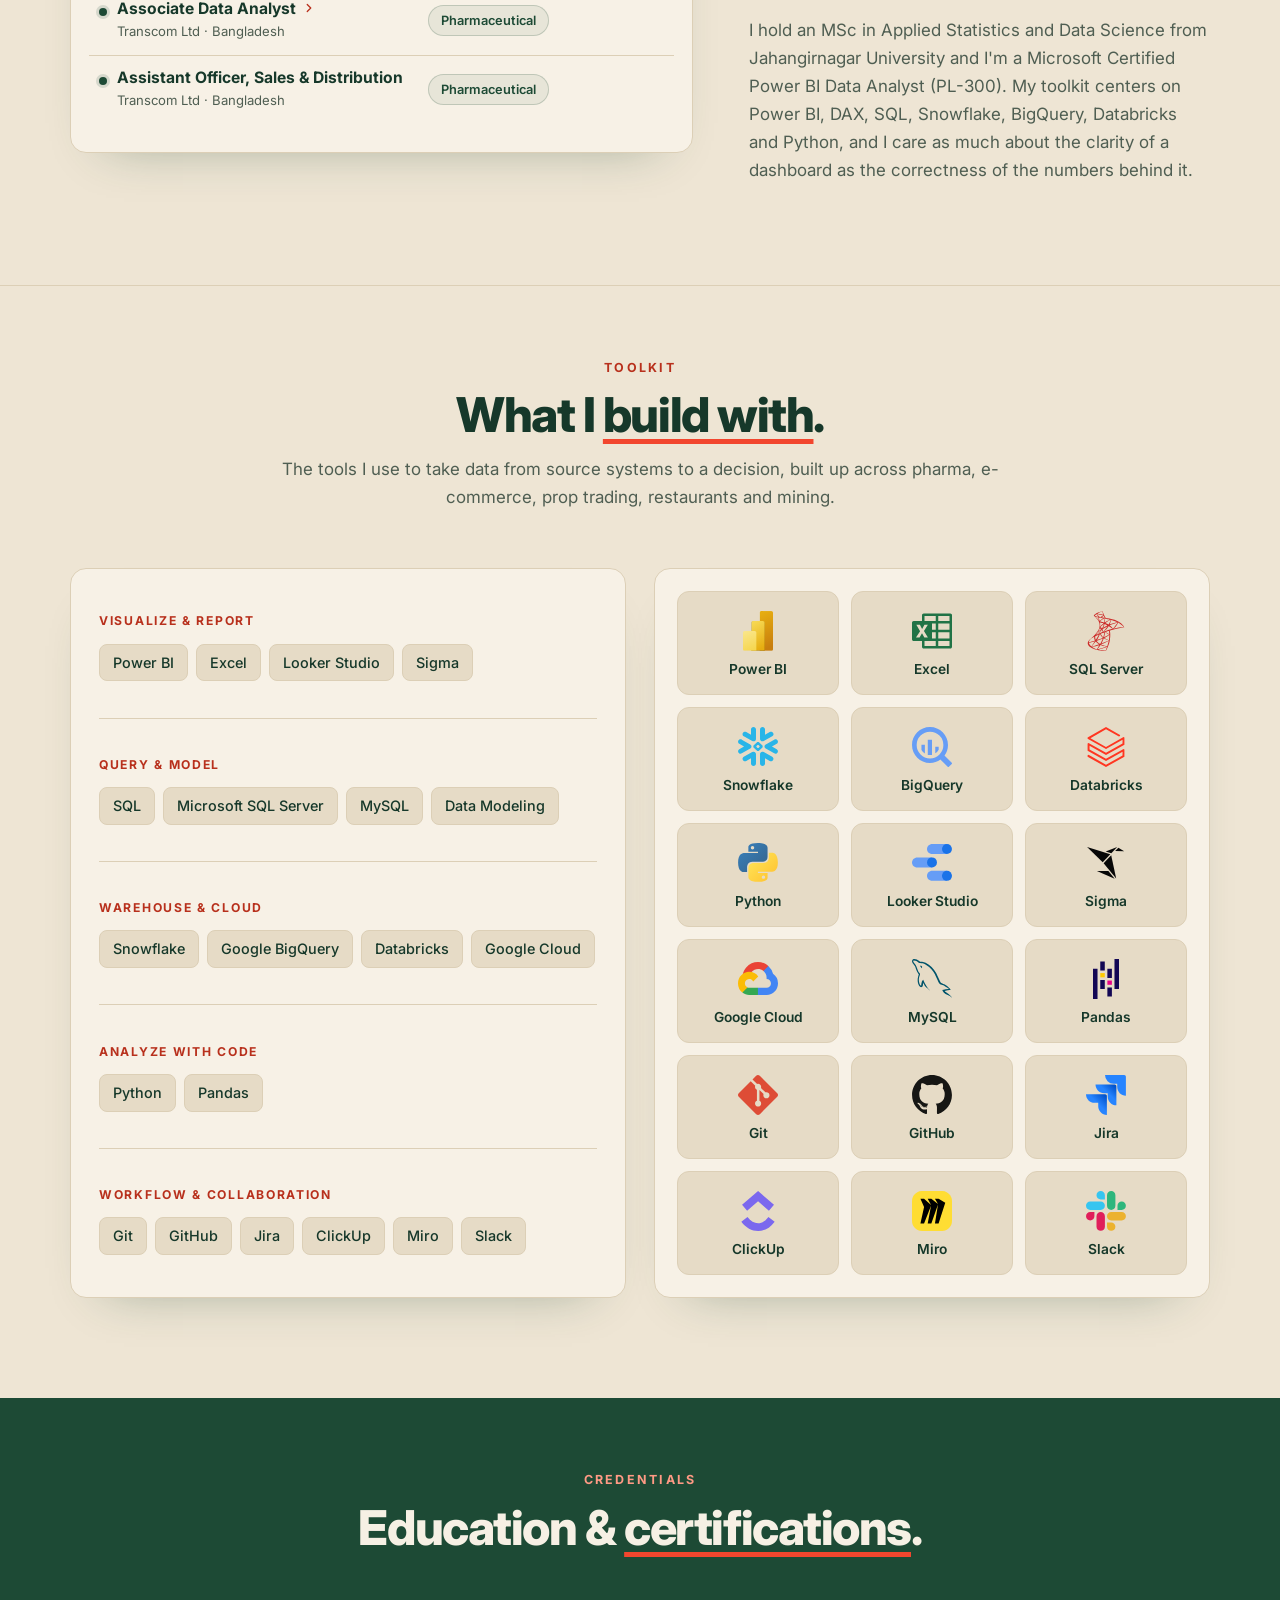
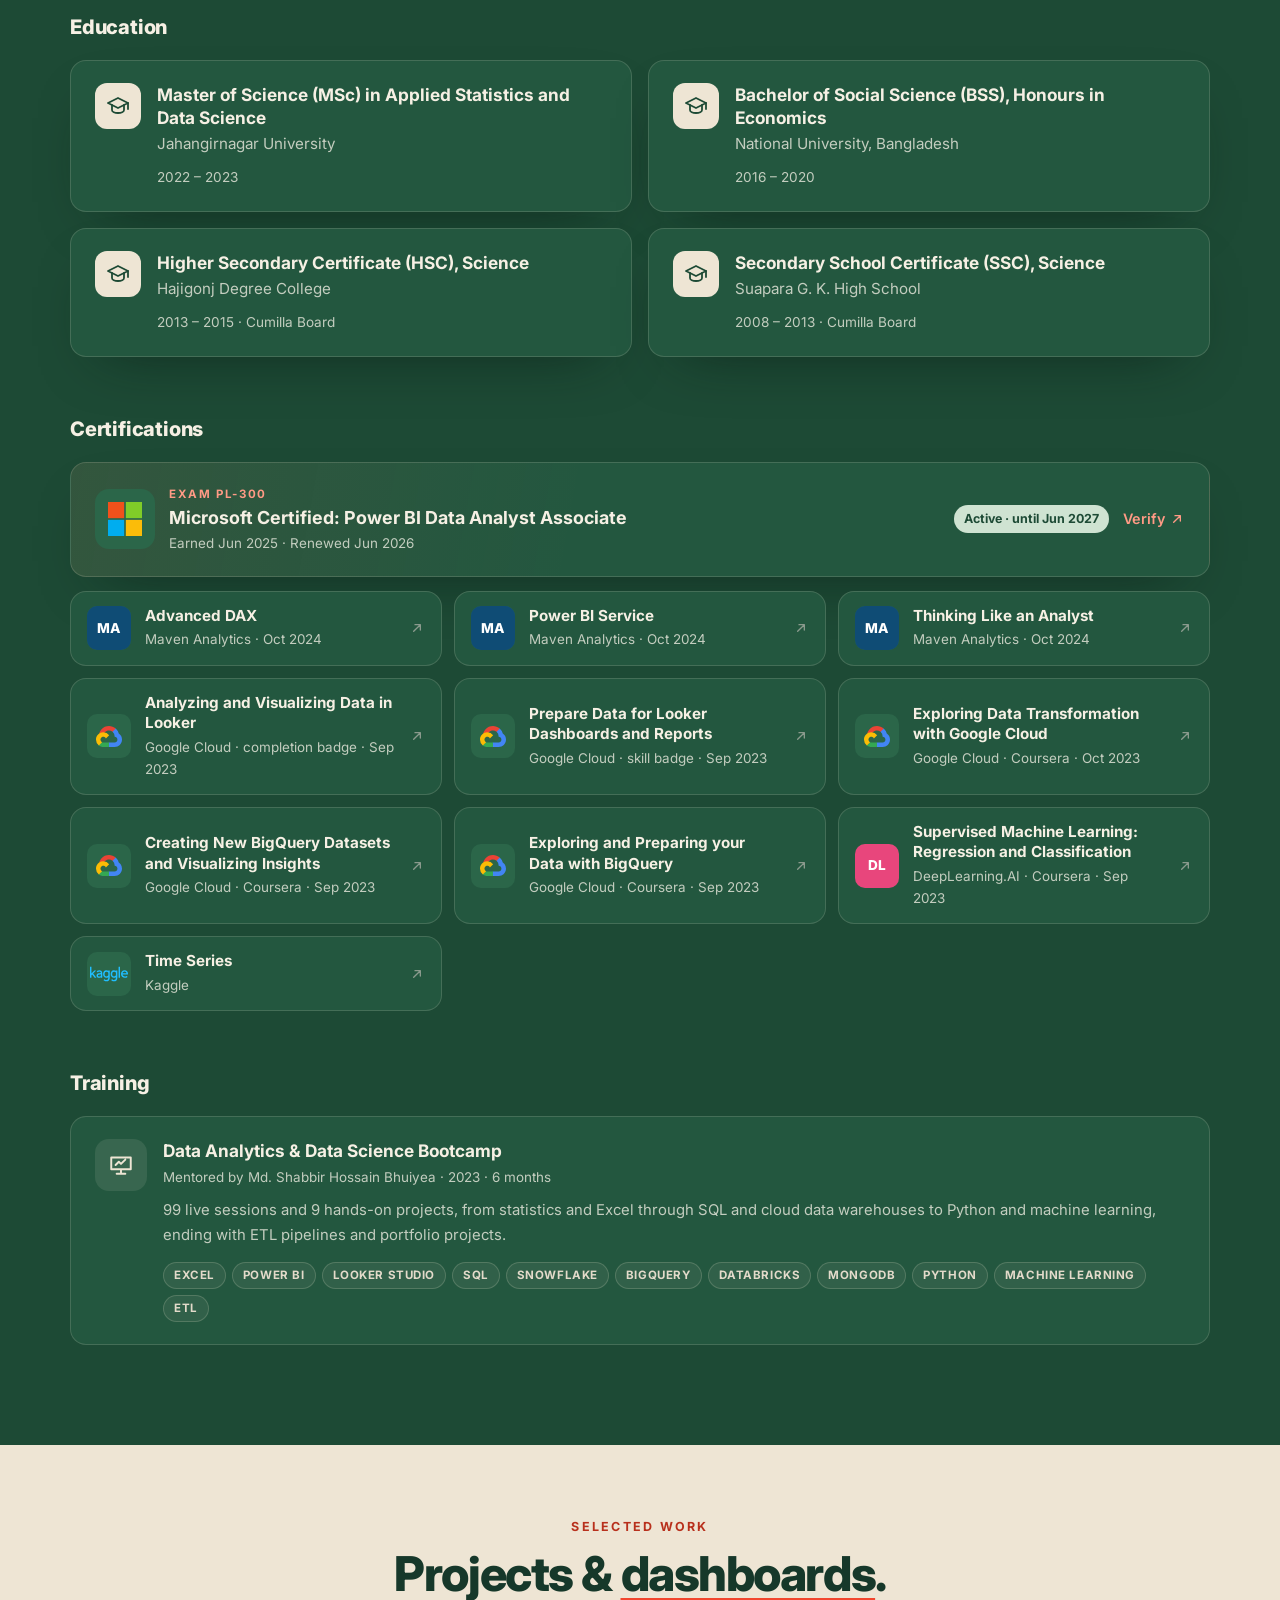
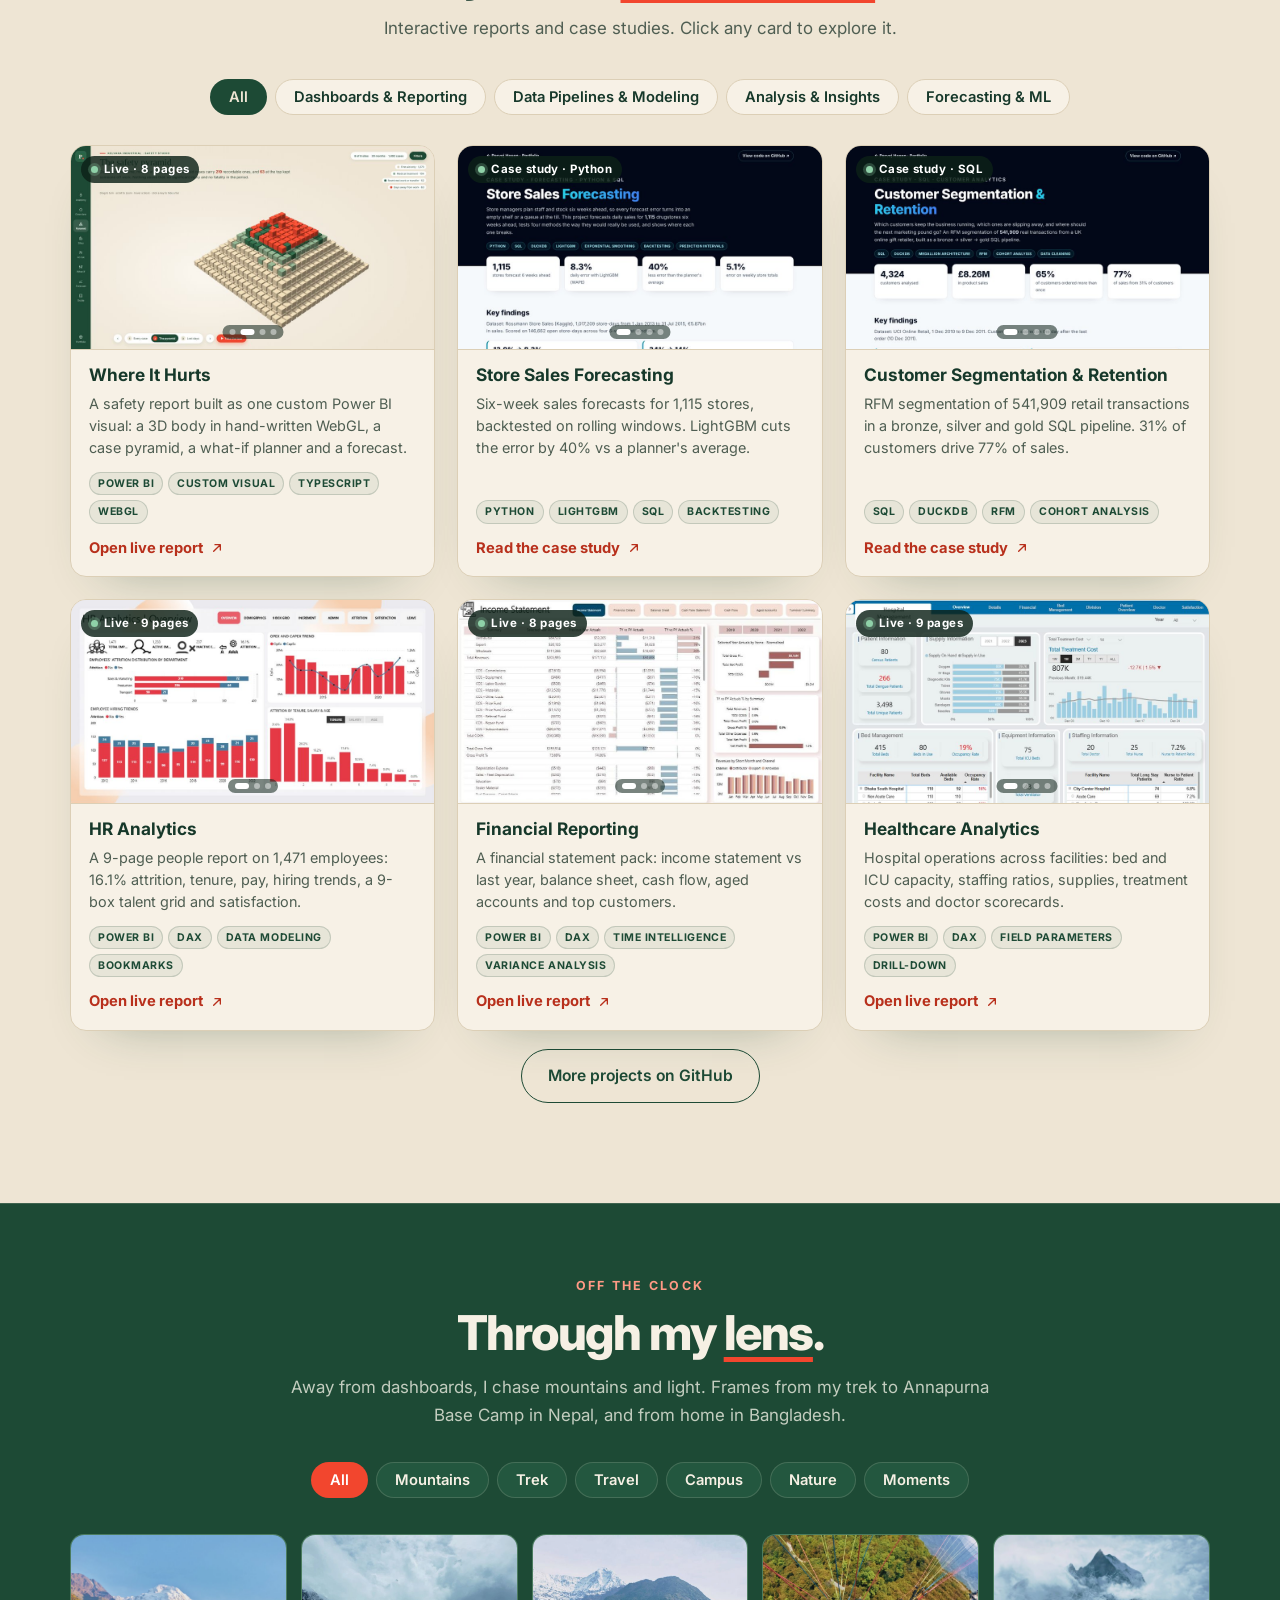
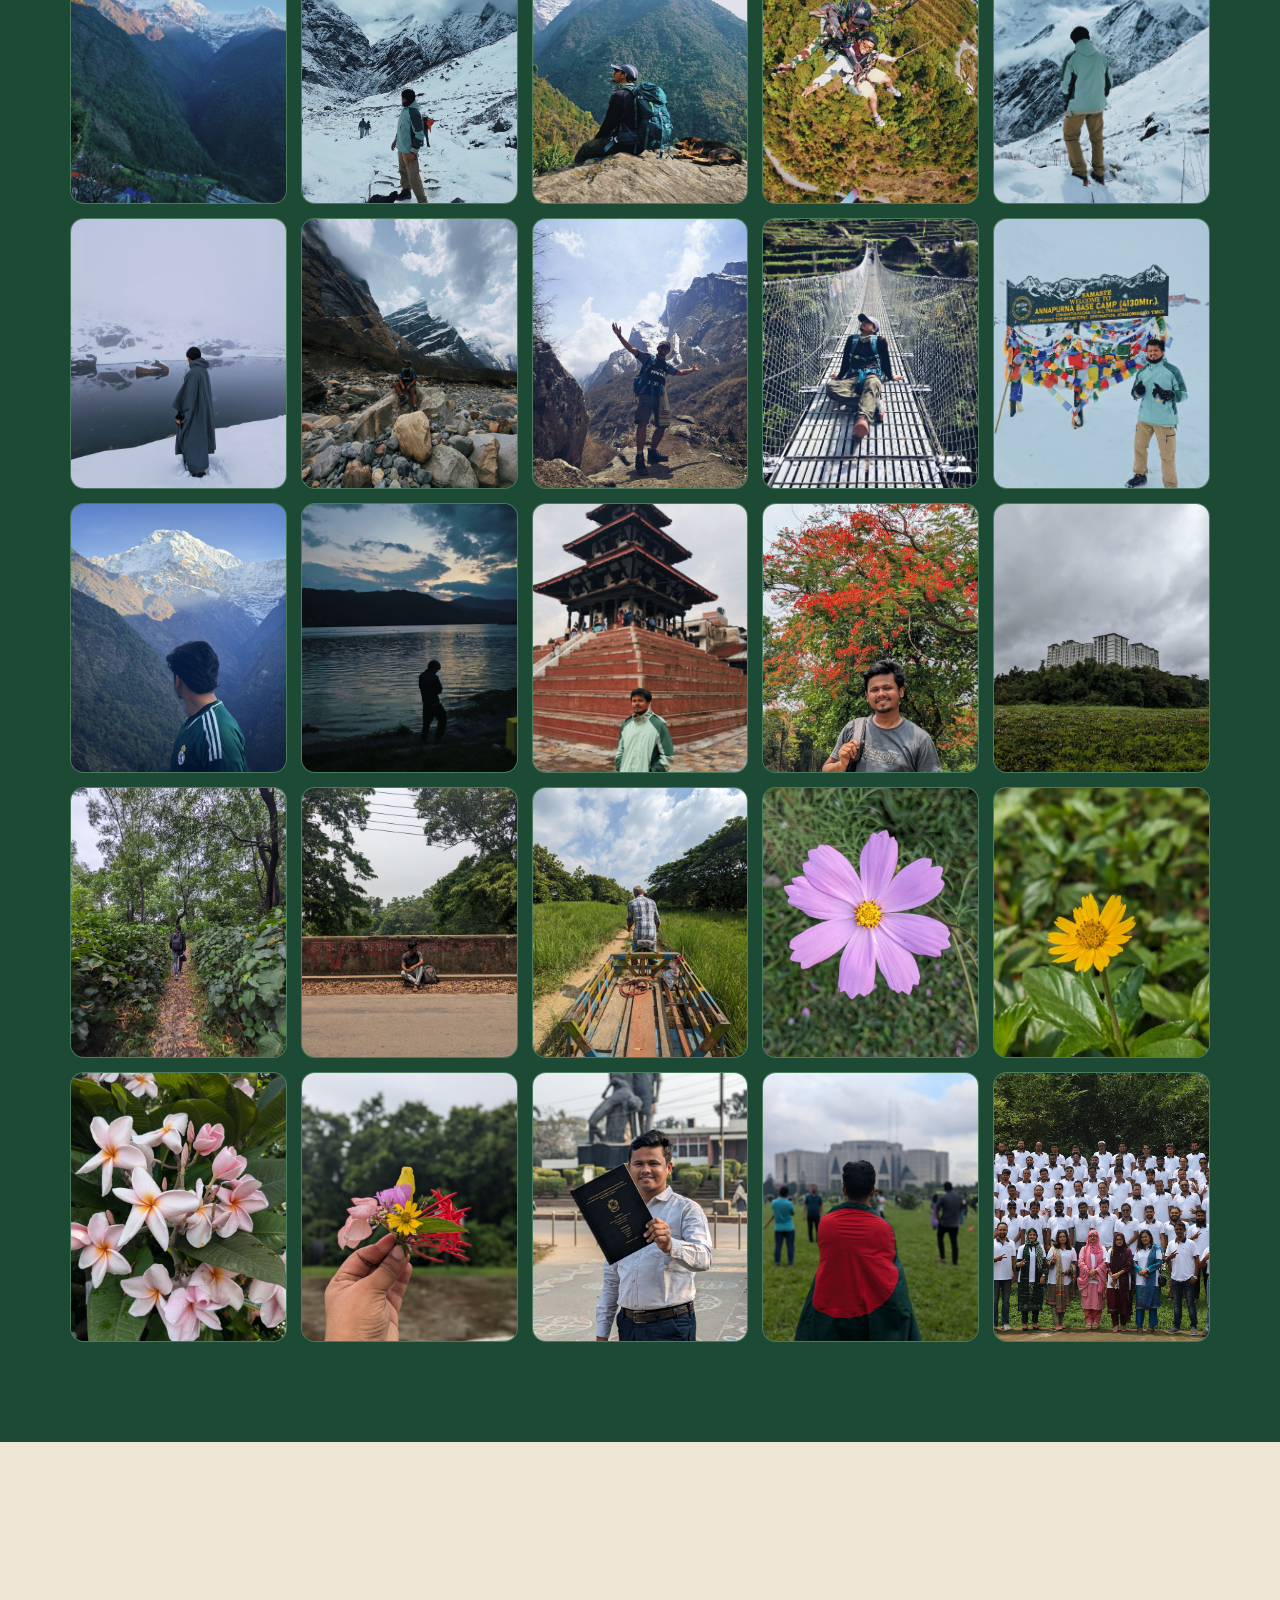
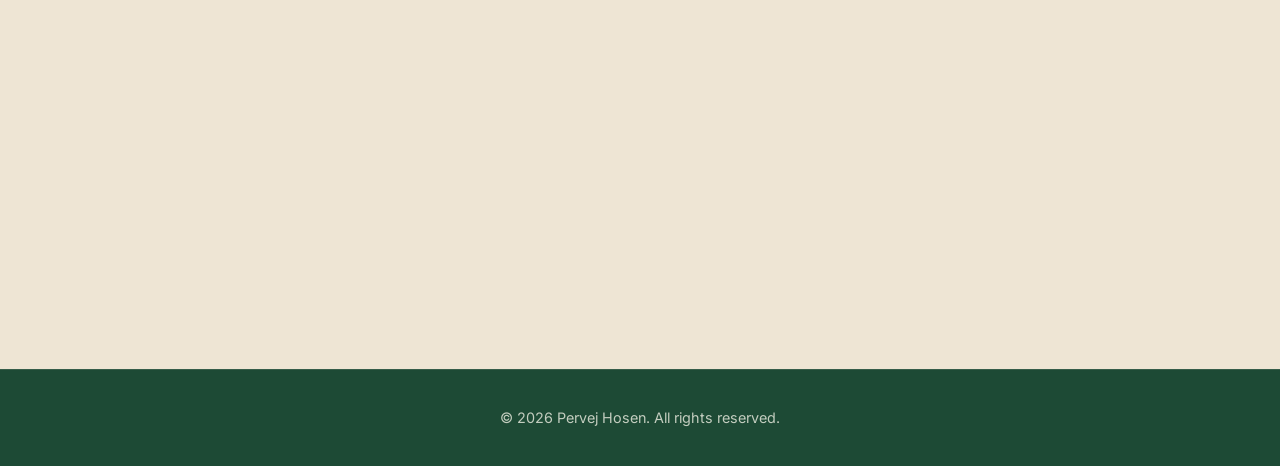
==== commit 728704ab: "Add Where It Hurts as the first project" ====
--- a/index.html
+++ b/index.html
@@ -17,7 +17,7 @@
   <link rel="preconnect" href="https://fonts.googleapis.com">
   <link rel="preconnect" href="https://fonts.gstatic.com" crossorigin>
   <link href="https://fonts.googleapis.com/css2?family=Inter:wght@400;500;600;700;800&display=swap" rel="stylesheet">
-  <link rel="stylesheet" href="css/style.css?v=11d">
+  <link rel="stylesheet" href="css/style.css?v=12a">
 </head>
 <body>
 
@@ -202,9 +202,9 @@
     <button class="lb-btn lb-next" id="lbNext" aria-label="Next photo">&#8250;</button>
   </div>
 
-  <script src="js/icons.js?v=11d"></script>
-  <script src="js/config.js?v=11d"></script>
-  <script src="js/main.js?v=11d"></script>
-  <script src="js/analytics.js?v=11d"></script>
+  <script src="js/icons.js?v=12a"></script>
+  <script src="js/config.js?v=12a"></script>
+  <script src="js/main.js?v=12a"></script>
+  <script src="js/analytics.js?v=12a"></script>
 </body>
 </html>
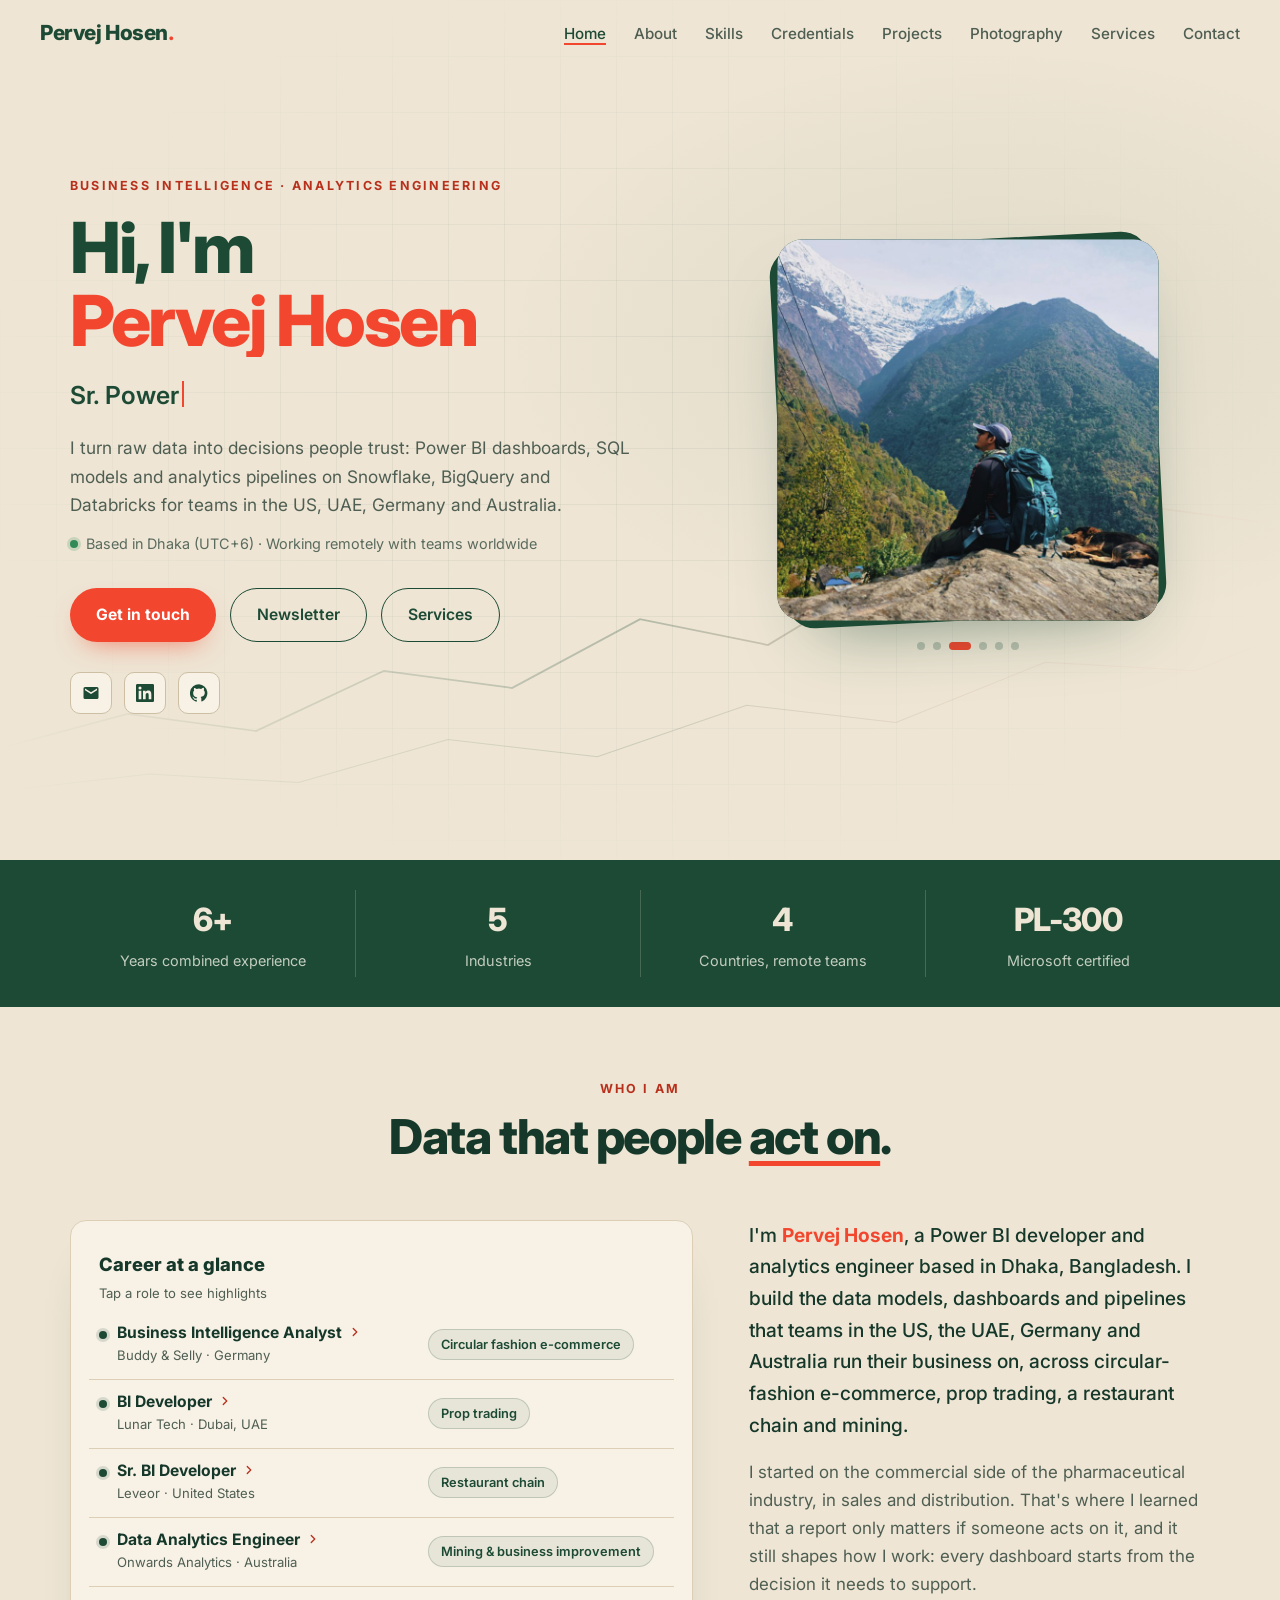
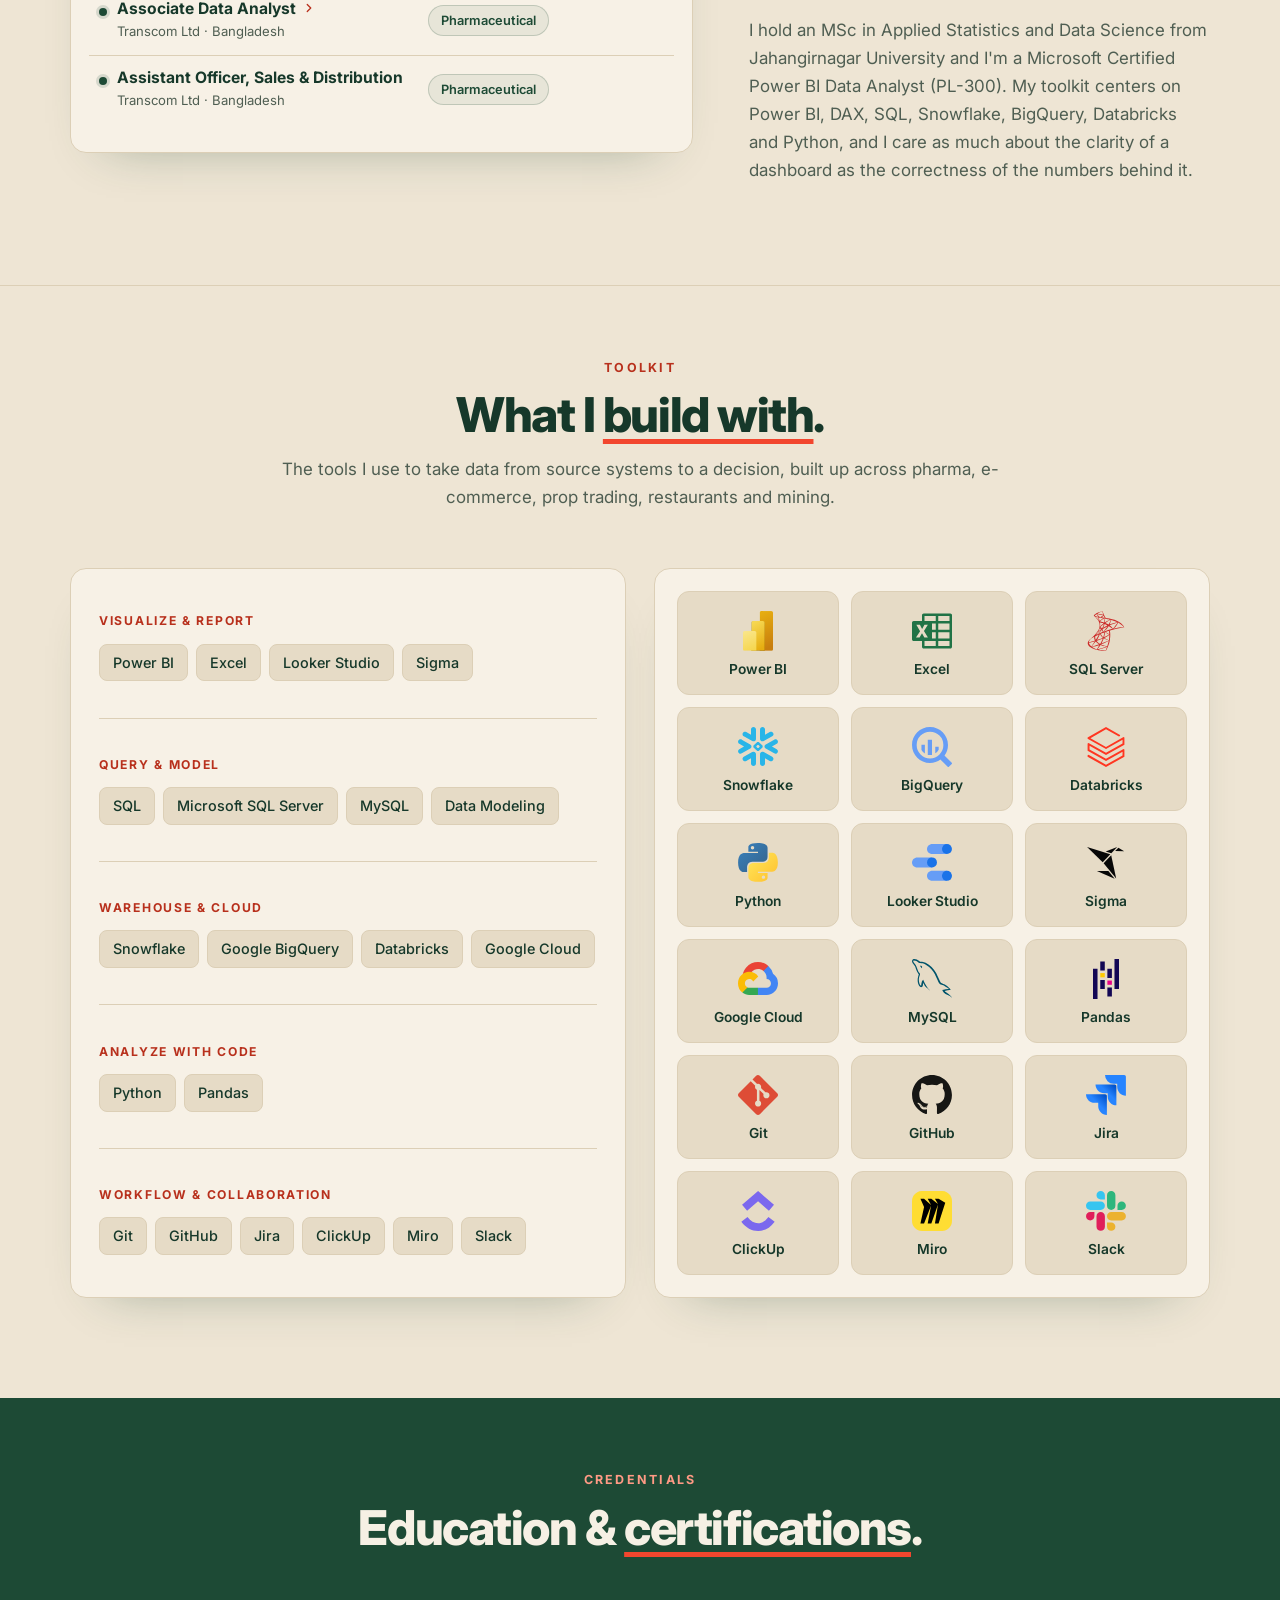
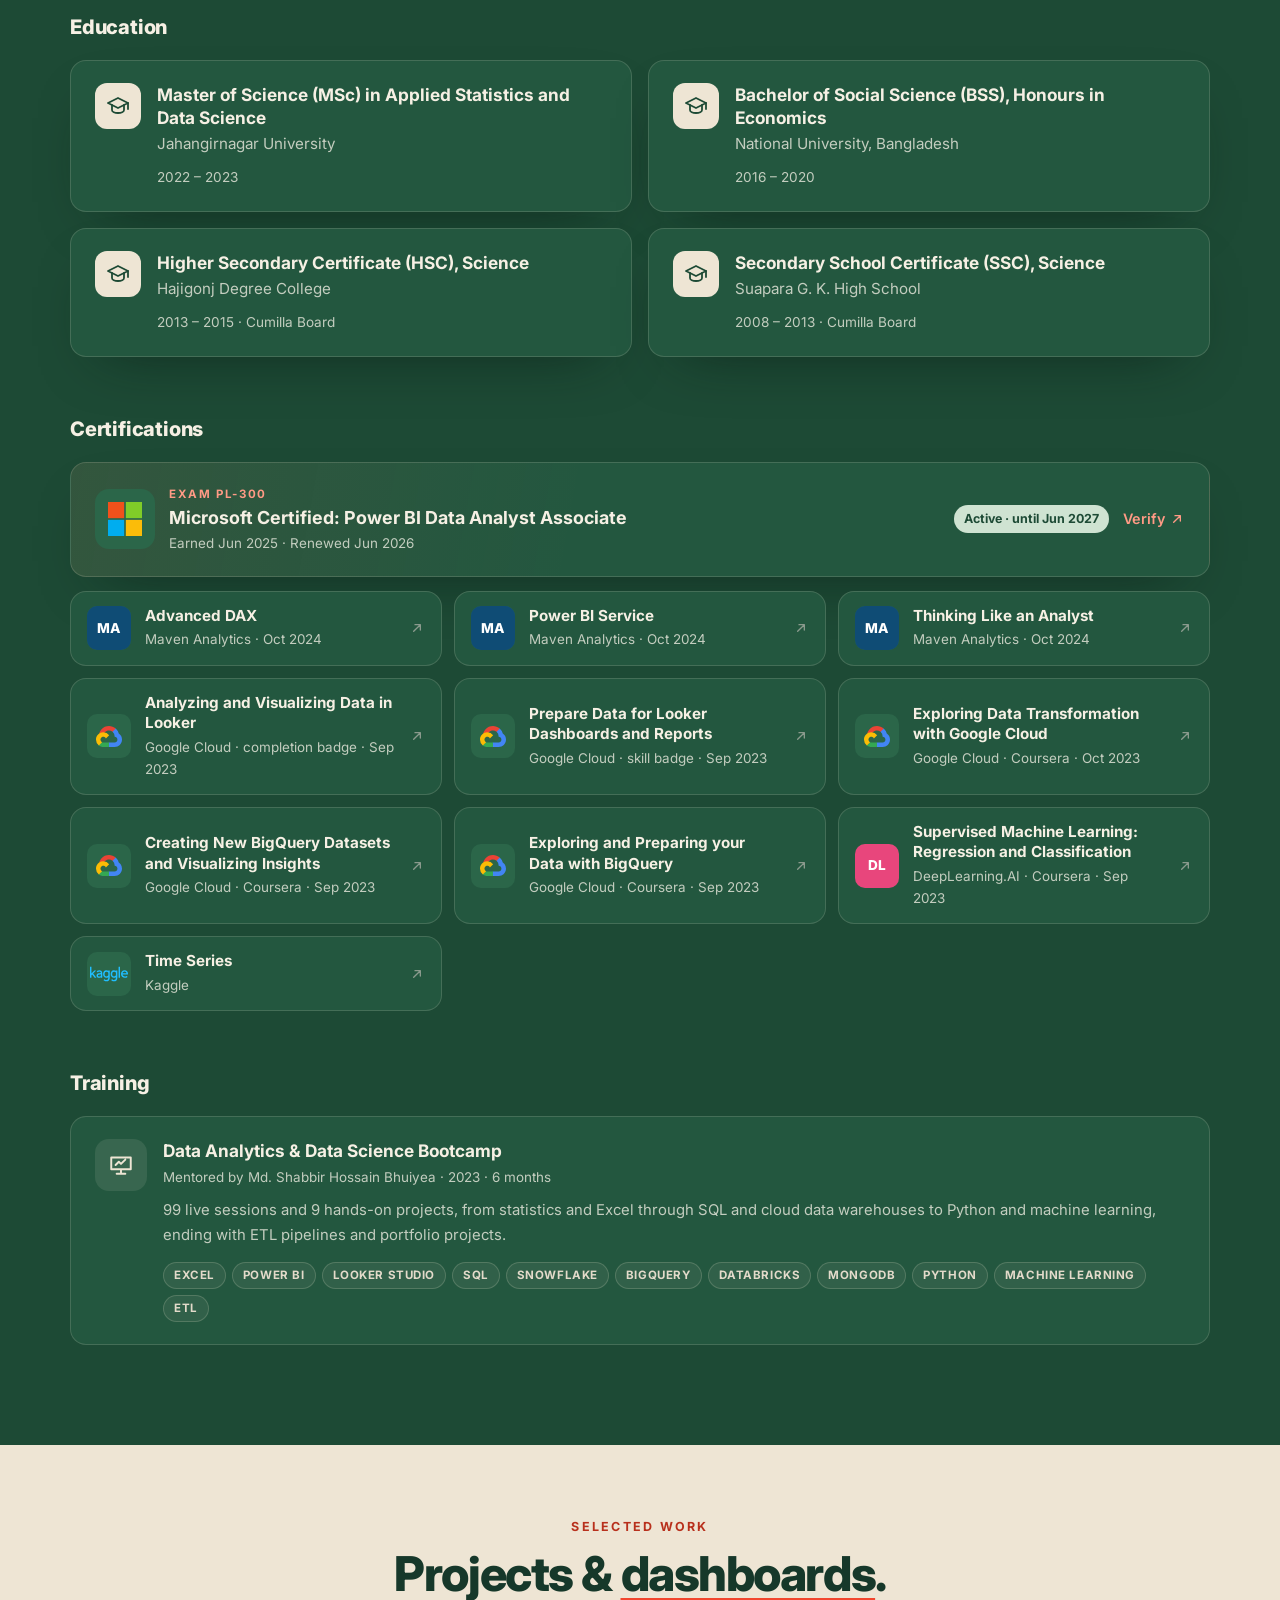
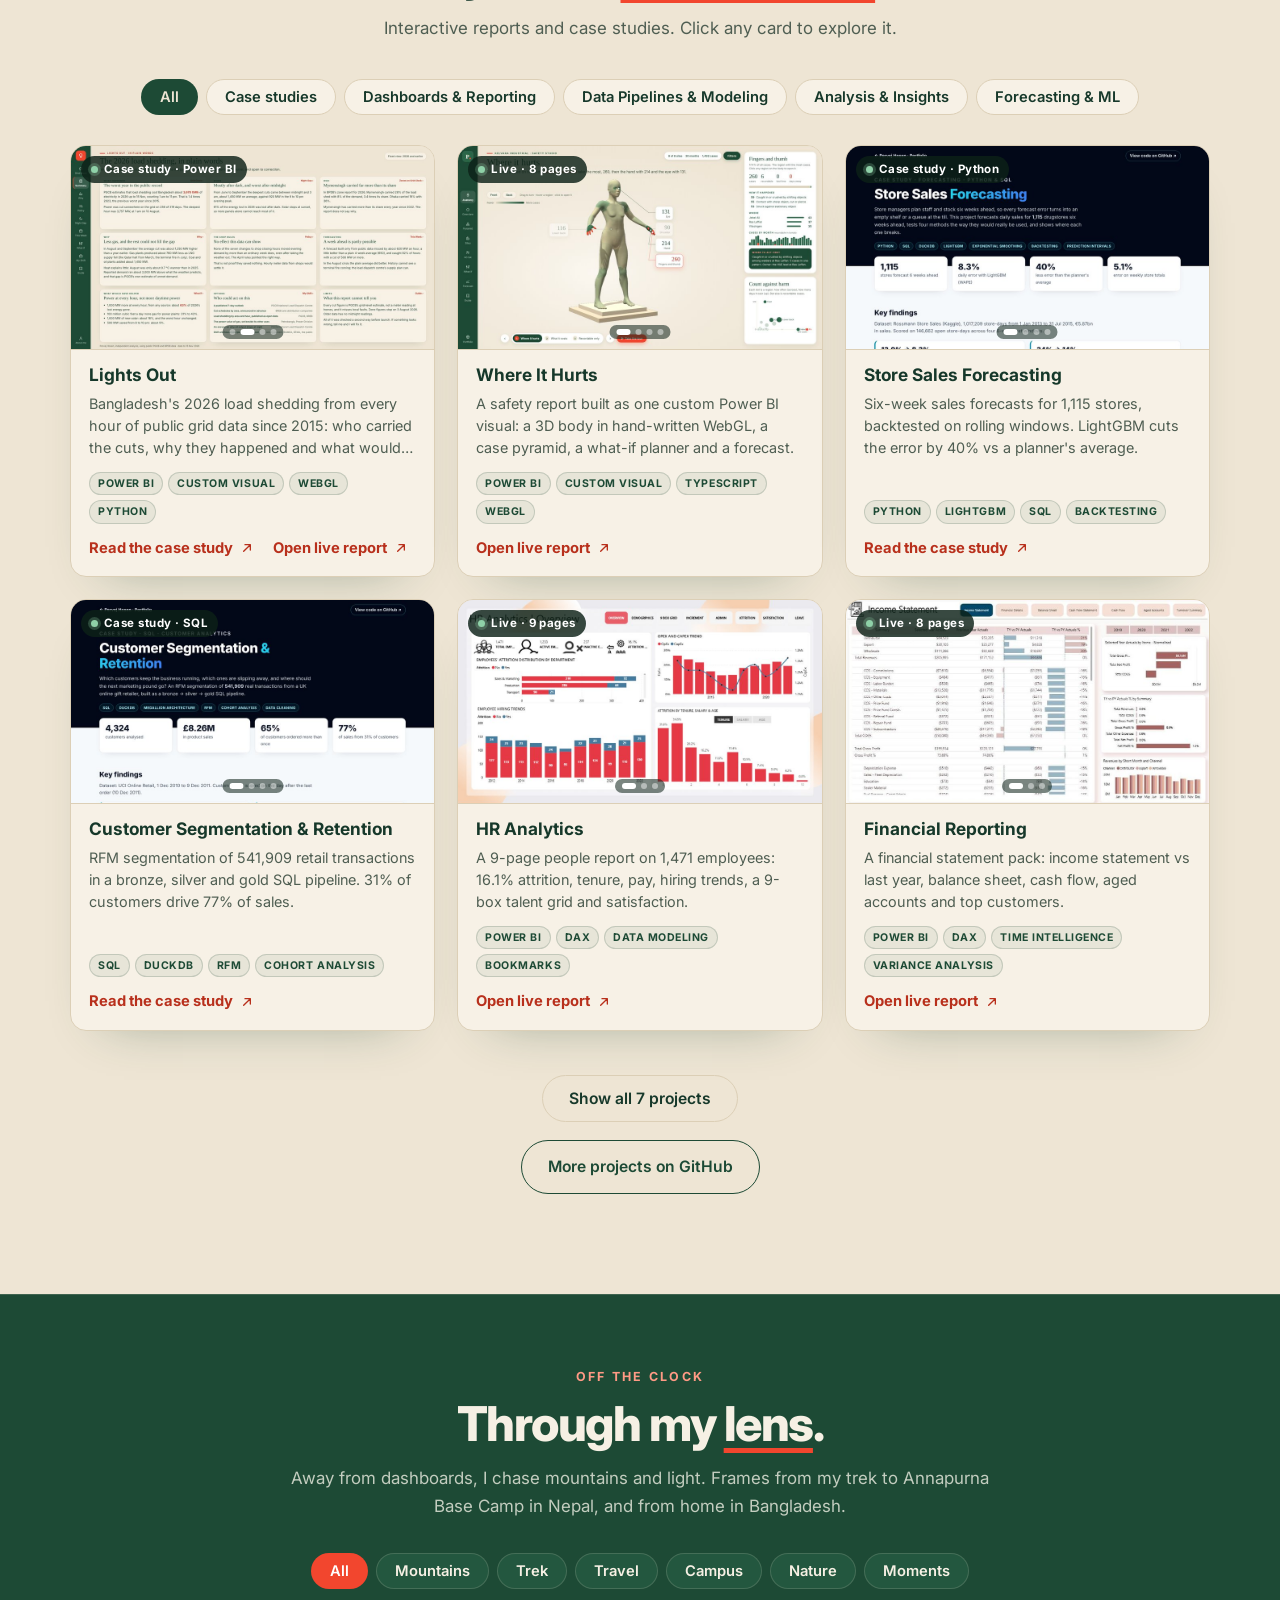
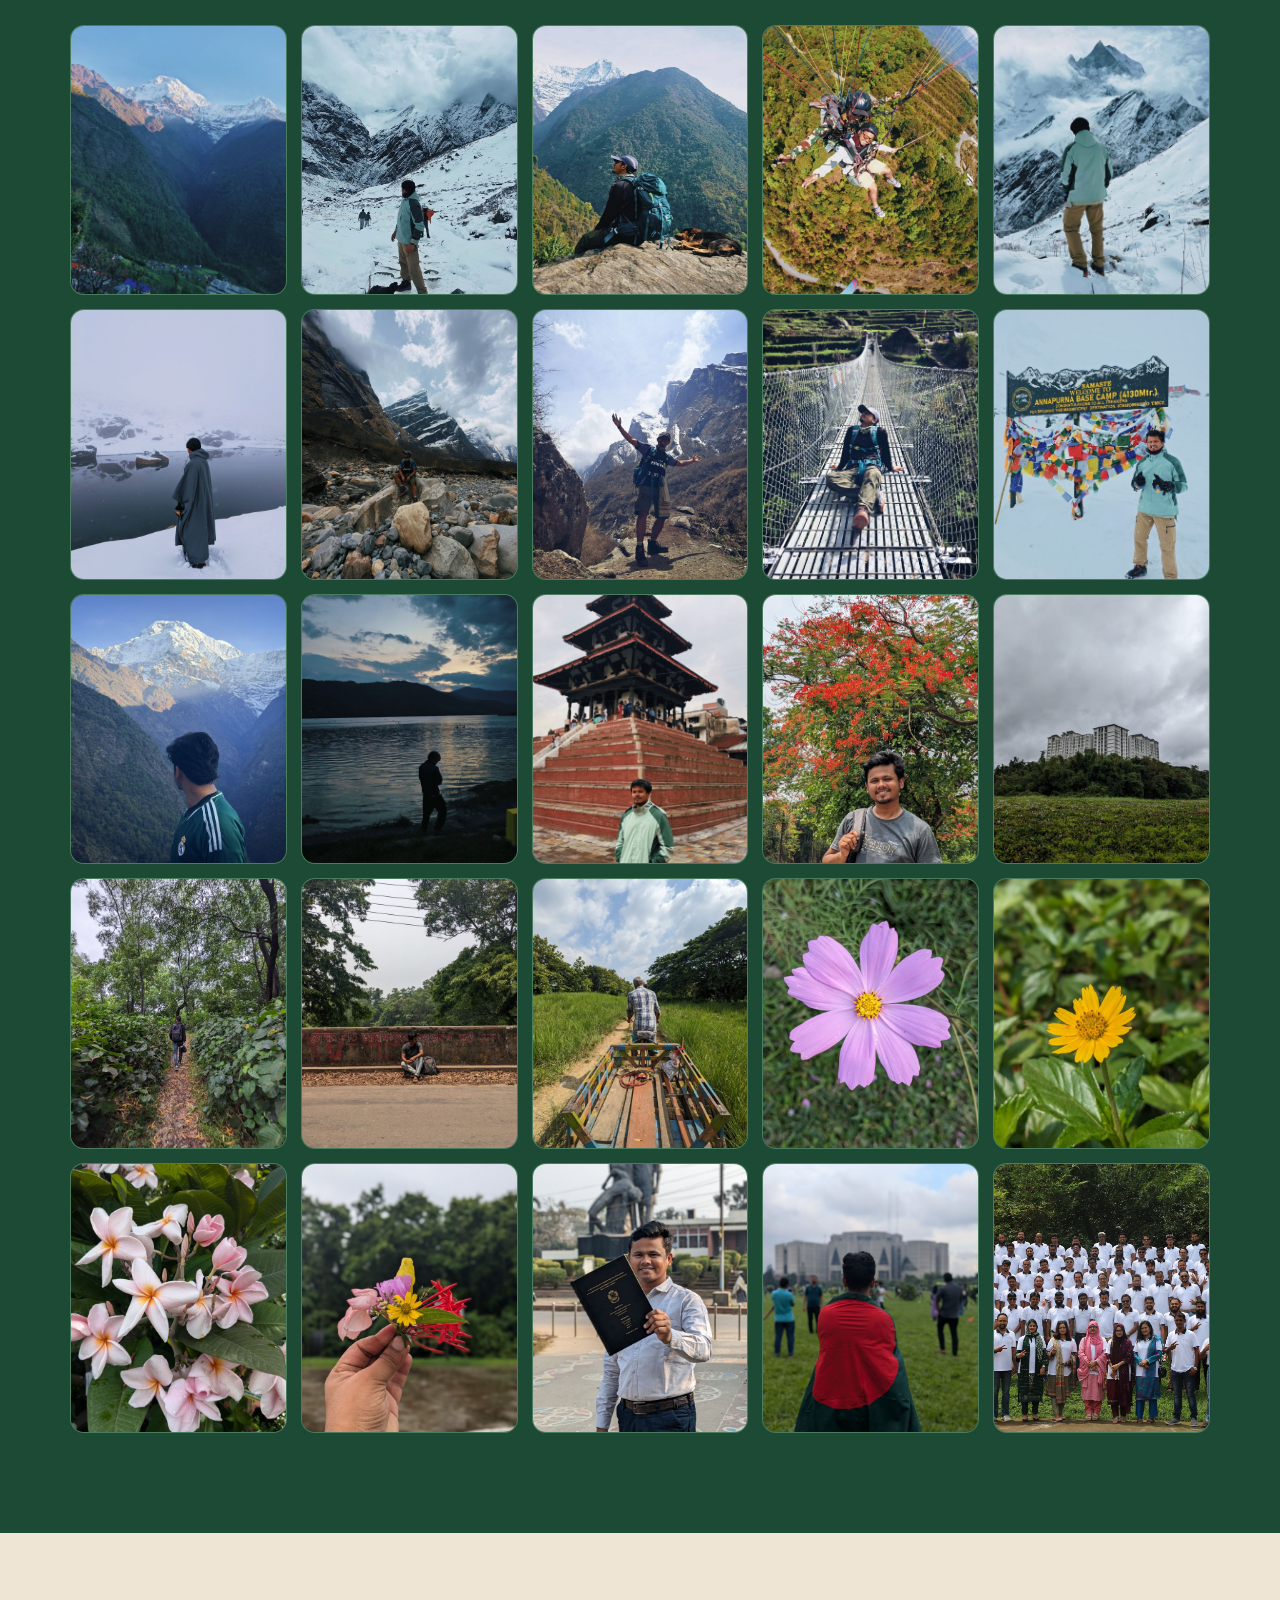
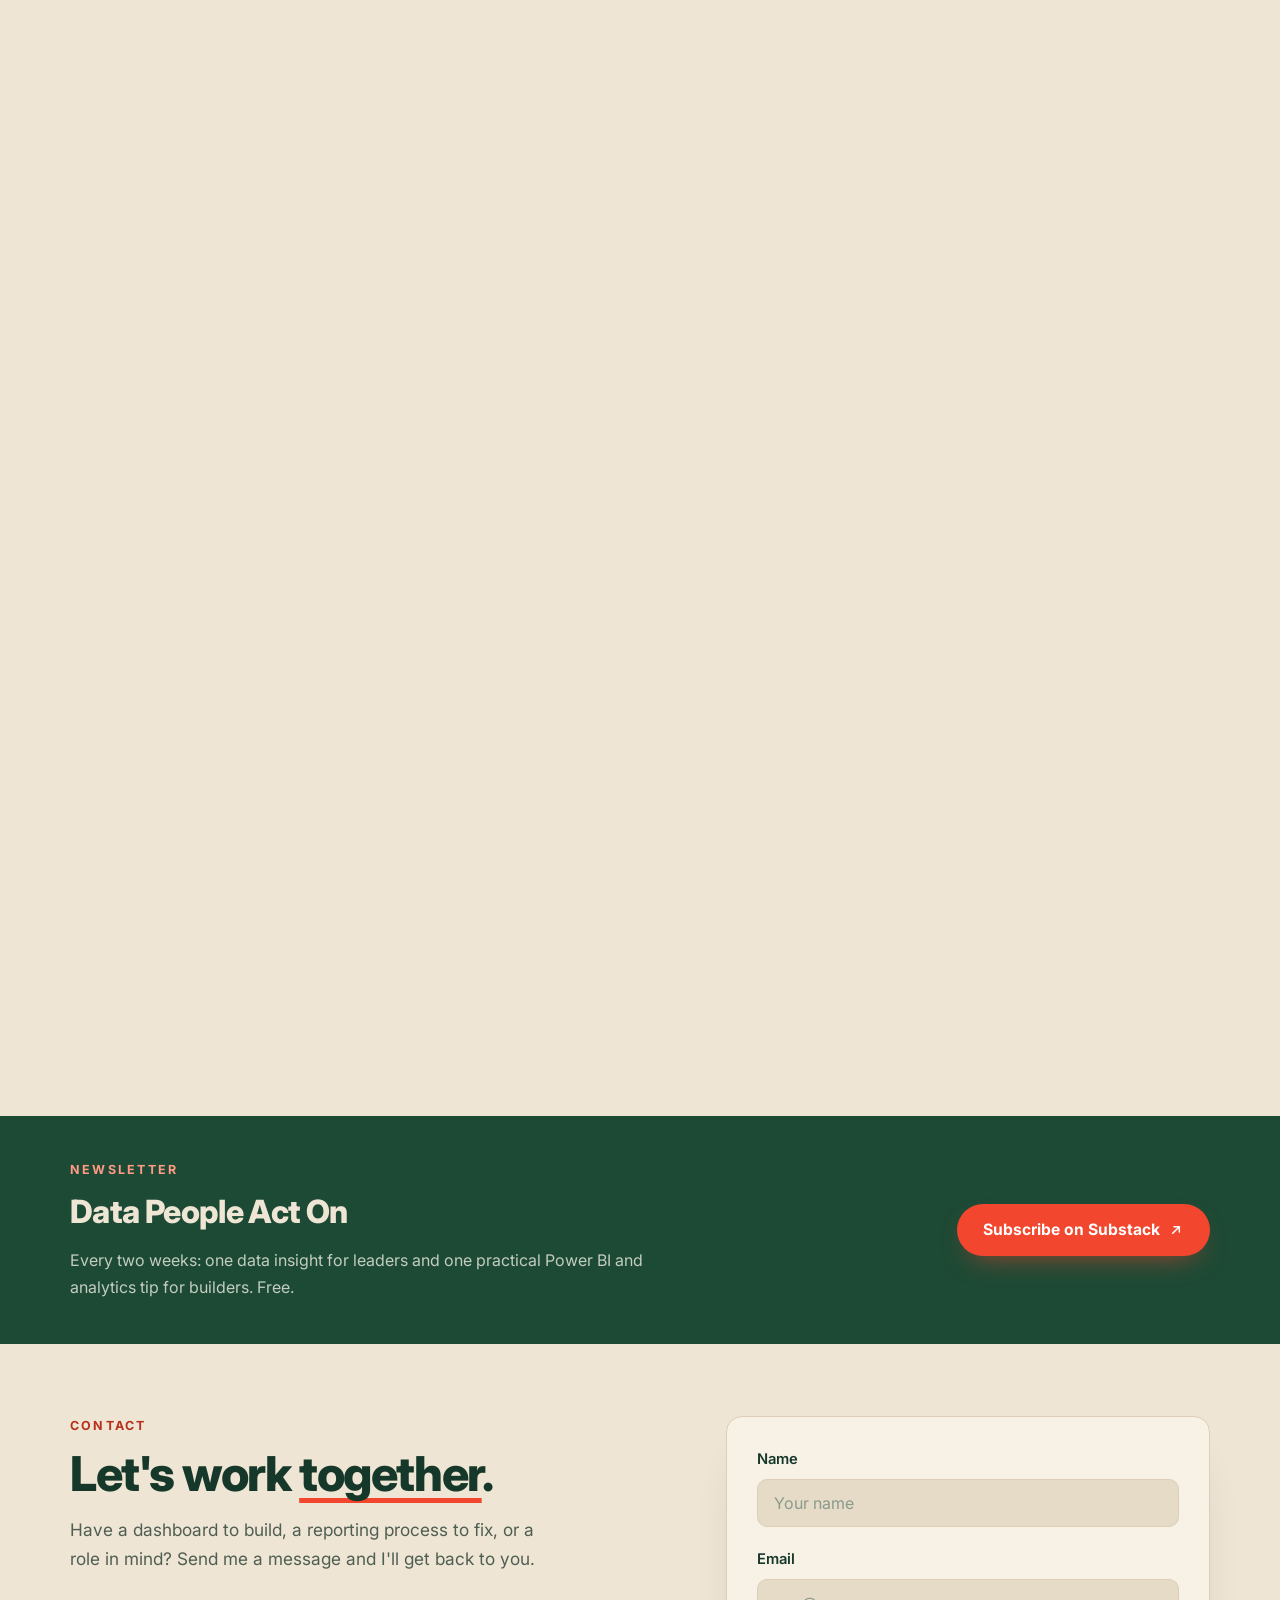
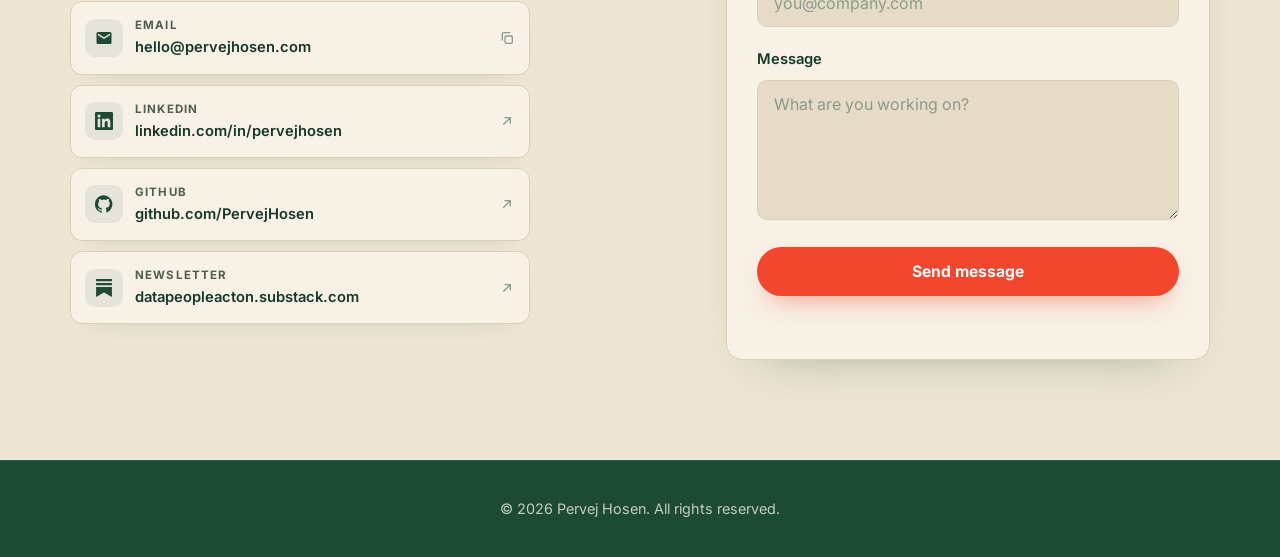
==== commit ae733527: "Add Lights Out case study and Case studies filter" ====
--- a/index.html
+++ b/index.html
@@ -17,7 +17,7 @@
   <link rel="preconnect" href="https://fonts.googleapis.com">
   <link rel="preconnect" href="https://fonts.gstatic.com" crossorigin>
   <link href="https://fonts.googleapis.com/css2?family=Inter:wght@400;500;600;700;800&display=swap" rel="stylesheet">
-  <link rel="stylesheet" href="css/style.css?v=12a">
+  <link rel="stylesheet" href="css/style.css?v=12b">
 </head>
 <body>
 
@@ -135,6 +135,11 @@
           <h2 class="sec-title">Projects &amp; <span class="hl">dashboards</span>.</h2>
           <p class="sec-intro" id="projSub"></p>
         </div>
+        <div class="cs-block" id="csBlock">
+          <h3 class="sub-title proj-sub reveal">Case studies</h3>
+          <div class="cs-list" id="csList"></div>
+          <h3 class="sub-title proj-sub reveal">Dashboards and reports</h3>
+        </div>
         <div class="ph-filters reveal" id="projFilters"></div>
         <div class="proj-grid" id="projGrid"></div>
         <div class="more-wrap" id="projMoreWrap"><button type="button" class="btn btn-outline">Show all projects</button></div>
@@ -202,9 +207,9 @@
     <button class="lb-btn lb-next" id="lbNext" aria-label="Next photo">&#8250;</button>
   </div>
 
-  <script src="js/icons.js?v=12a"></script>
-  <script src="js/config.js?v=12a"></script>
-  <script src="js/main.js?v=12a"></script>
-  <script src="js/analytics.js?v=12a"></script>
+  <script src="js/icons.js?v=12b"></script>
+  <script src="js/config.js?v=12b"></script>
+  <script src="js/main.js?v=12b"></script>
+  <script src="js/analytics.js?v=12b"></script>
 </body>
 </html>
--- a/css/style.css
+++ b/css/style.css
@@ -481,3 +481,37 @@
 .nl-btn { flex: 0 0 auto; }
 .nl-btn svg { width: 16px; height: 16px; }
 @media (max-width: 760px) { .nl-inner { flex-direction: column; align-items: flex-start; gap: 18px; } .nl-band { padding: 36px 16px; } }
+
+/* ---------- case studies ---------- */
+.cs-list { display: grid; grid-template-columns: repeat(2, minmax(0, 1fr)); gap: 22px; }
+.cs { position: relative; overflow: hidden; display: flex; flex-direction: column; transition: transform .3s, box-shadow .3s; }
+.cs:hover { transform: translateY(-4px); }
+.cs .thumb img { opacity: 1; }
+.cs:hover .thumb img { transform: scale(1.04); }
+.cs-body { padding: 20px 22px 22px; display: flex; flex-direction: column; flex: 1; }
+.cs-kicker { font-size: .72rem; font-weight: 700; letter-spacing: .14em; text-transform: uppercase; color: var(--tomato-ink); }
+.cs h3 { font-size: 1.3rem; font-weight: 800; letter-spacing: -.01em; line-height: 1.25; color: var(--text); margin-top: 6px; }
+.cs-q { color: var(--muted); font-size: .95rem; margin-top: 6px; }
+.cs-stats { display: grid; grid-template-columns: repeat(3, minmax(0, 1fr)); gap: 10px; margin: 16px 0; }
+.cs-stat { background: var(--oat); border: 1px solid var(--border); border-radius: 12px; padding: 10px 12px; }
+.cs-stat b { display: block; font-size: 1.25rem; font-weight: 800; letter-spacing: -.02em; line-height: 1.15; color: var(--green); }
+.cs-stat span { display: block; font-size: .78rem; line-height: 1.35; color: var(--muted); margin-top: 3px; }
+.cs-links { display: flex; flex-wrap: wrap; gap: 10px; margin-top: 16px; }
+.cs-links .btn { position: relative; z-index: 2; padding: 9px 18px; font-size: .9rem; }
+.cs-main { color: inherit; text-decoration: none; }
+.cs-main::after { content: ""; position: absolute; inset: 0; z-index: 1; }
+.cs.feature { grid-column: 1 / -1; display: grid; grid-template-columns: 1.15fr 1fr; }
+.cs.feature .thumb { aspect-ratio: auto; min-height: 100%; border-bottom: 0; border-right: 1px solid var(--border); }
+.cs.feature .thumb img { object-position: left top; }
+.cs.feature .cs-body { padding: 28px 30px; justify-content: center; }
+.cs.feature h3 { font-size: 1.7rem; }
+@media (max-width: 900px) {
+  .cs-list { grid-template-columns: minmax(0, 1fr); }
+  .cs.feature { display: flex; }
+  .cs.feature .thumb { aspect-ratio: 16 / 9; min-height: 0; border-right: 0; border-bottom: 1px solid var(--border); }
+  .cs.feature .cs-body { padding: 20px 22px 22px; }
+  .cs.feature h3 { font-size: 1.35rem; }
+}
+@media (max-width: 480px) { .cs-stats { grid-template-columns: minmax(0, 1fr); } .cs-stat { display: flex; align-items: baseline; gap: 10px; } .cs-stat span { margin-top: 0; } }
+.proj-sub { margin: 0 0 18px; }
+.cs-list + .proj-sub { margin-top: 56px; }
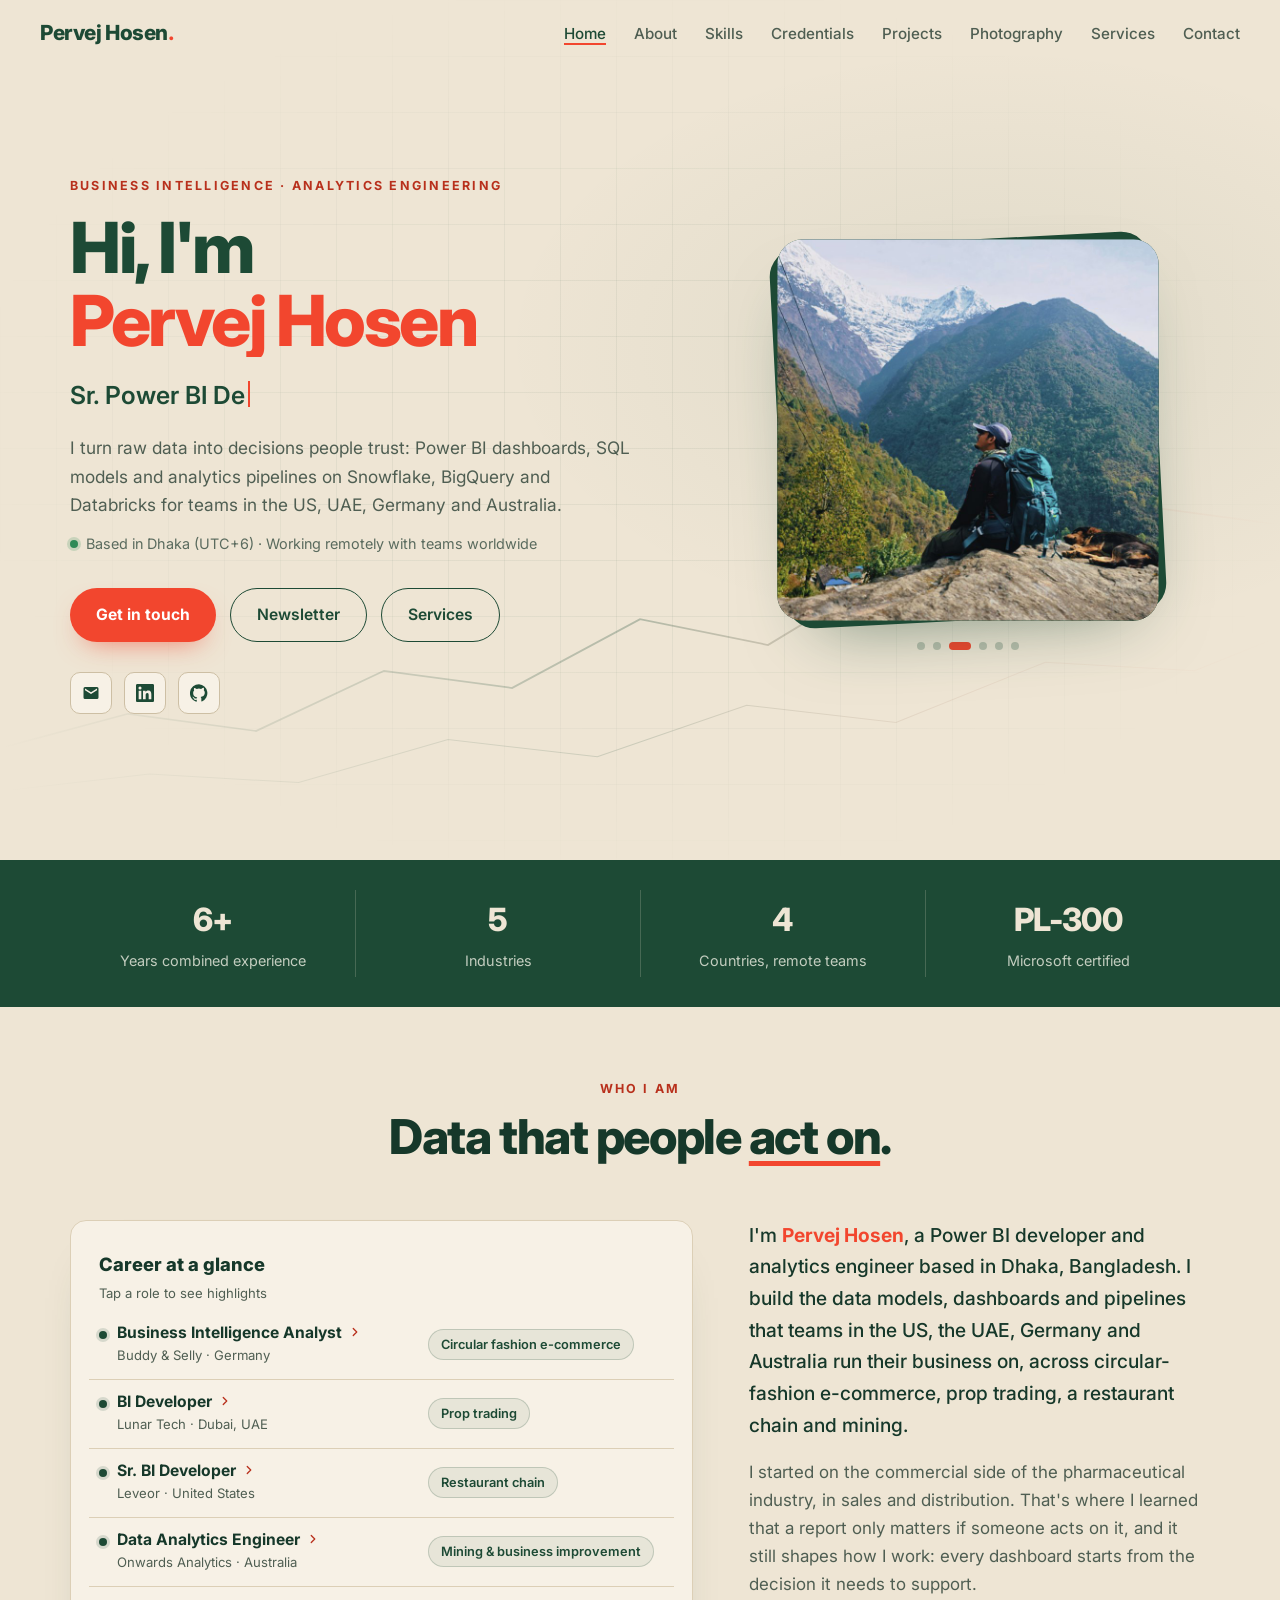
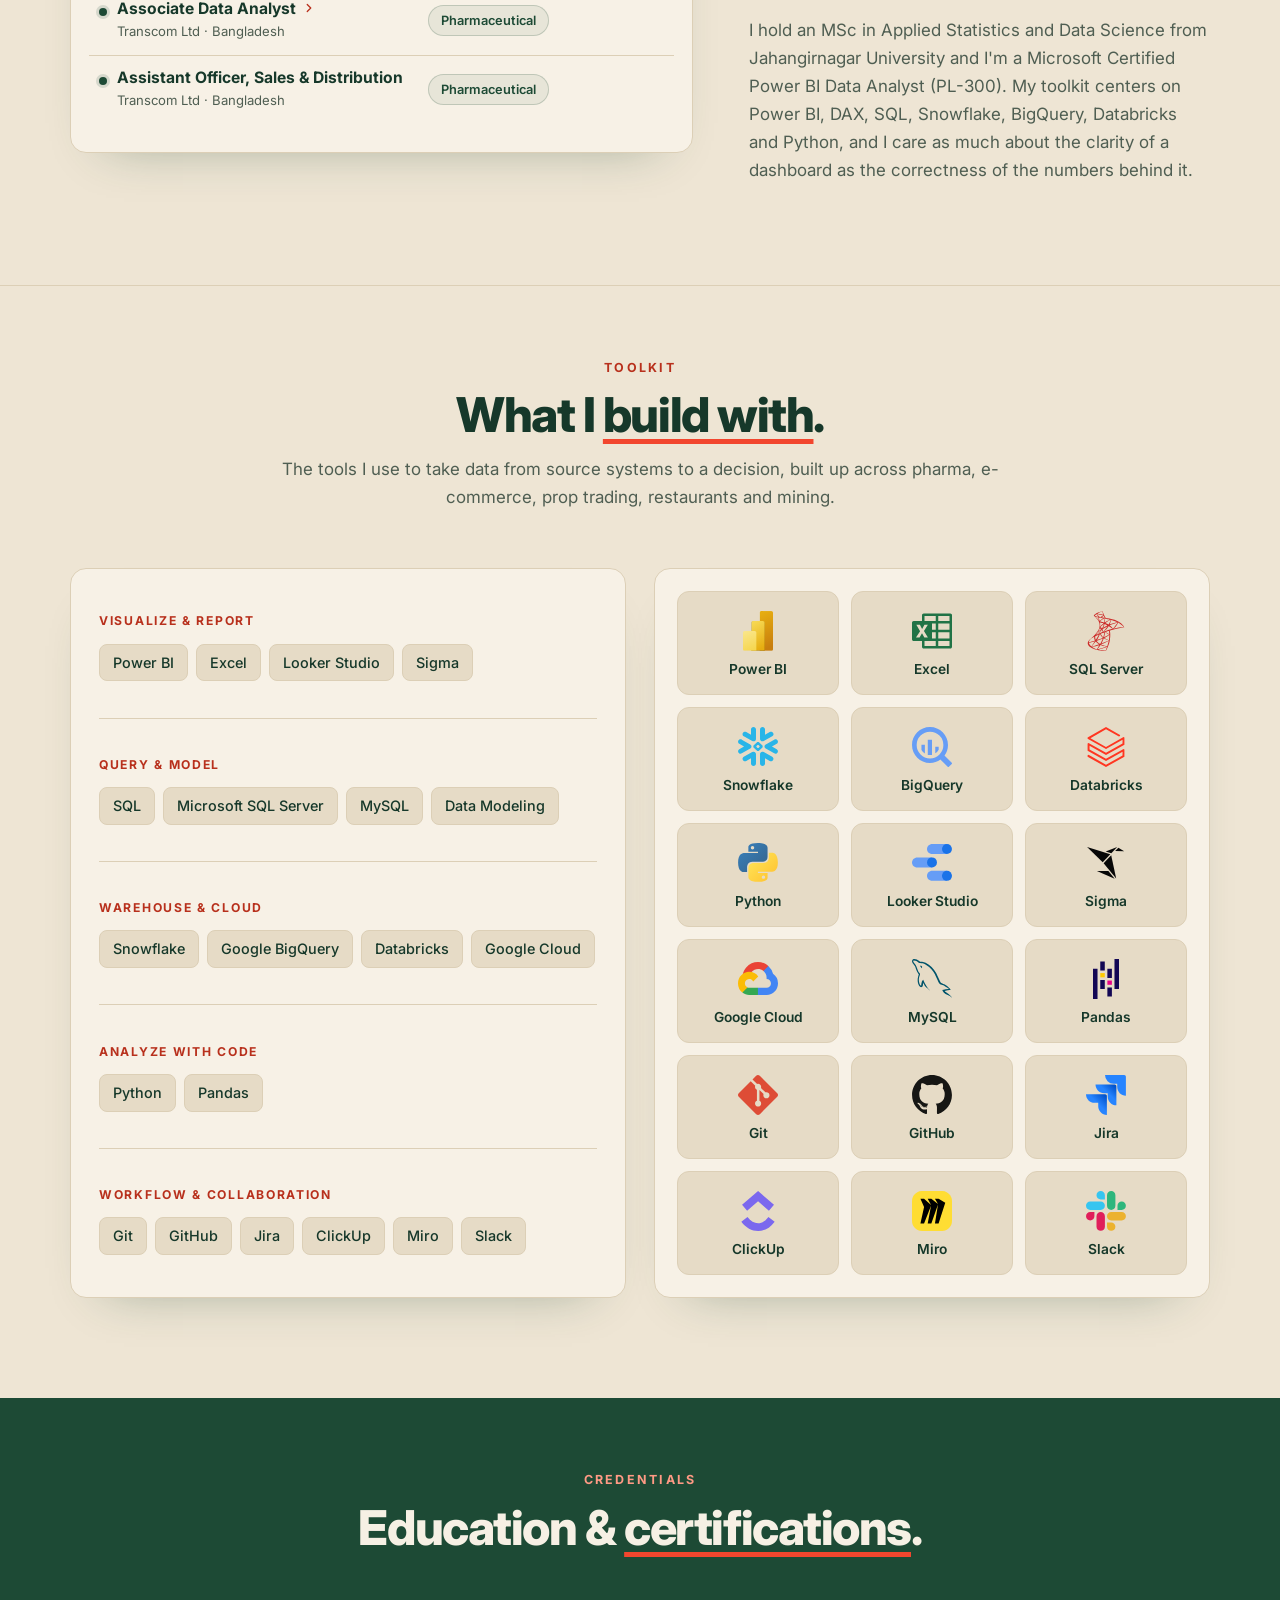
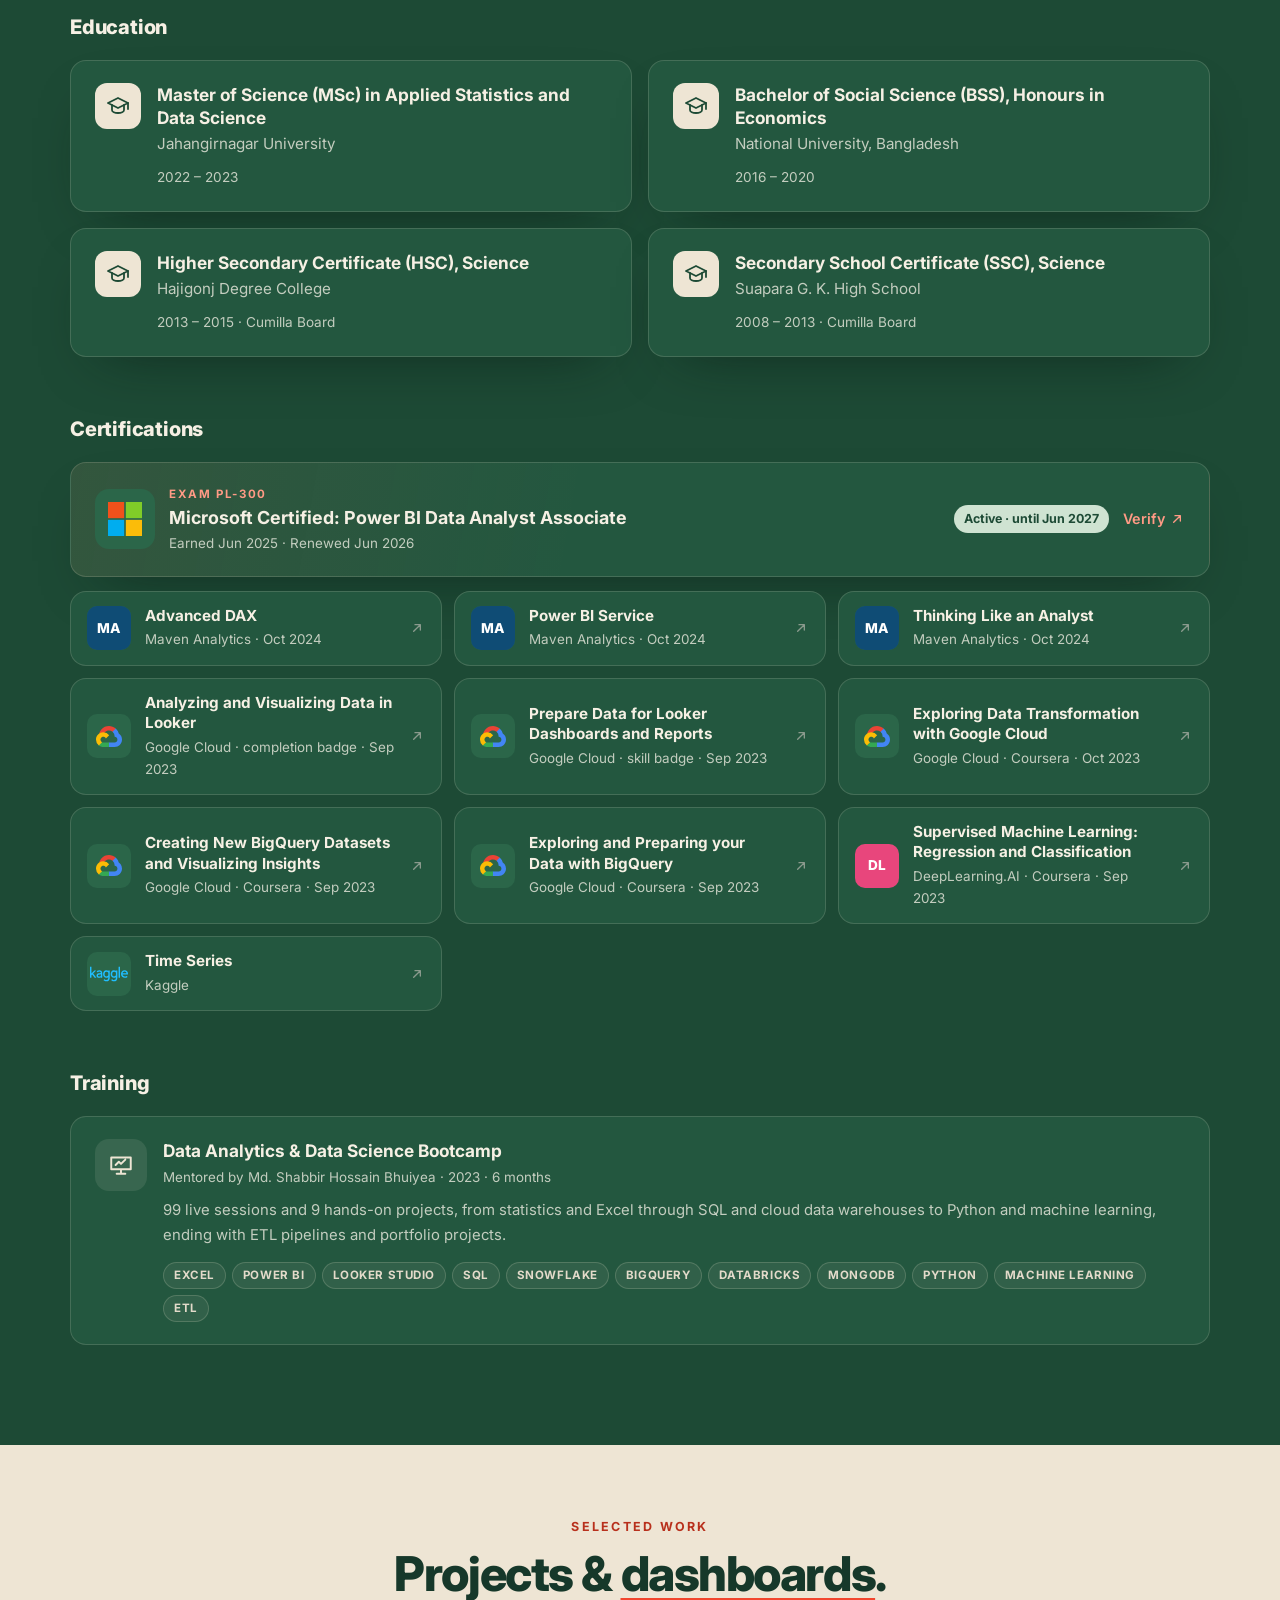
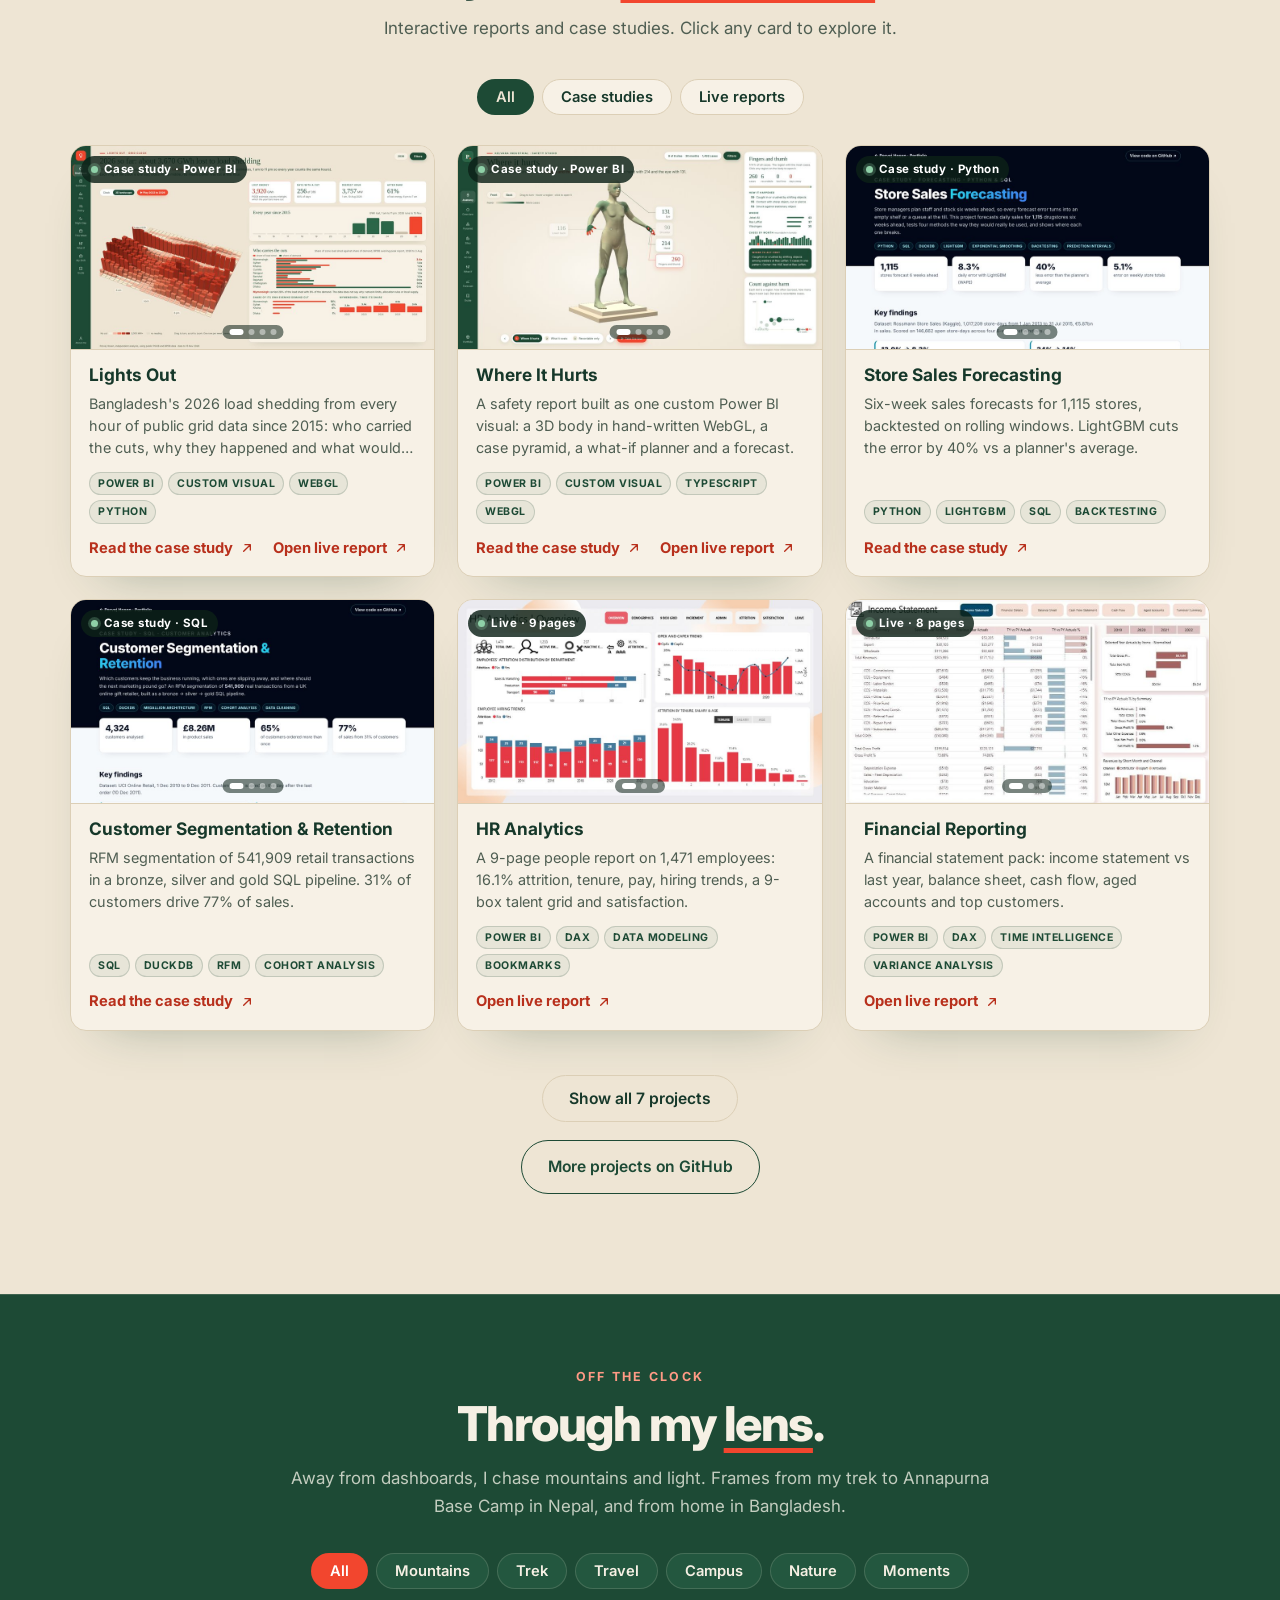
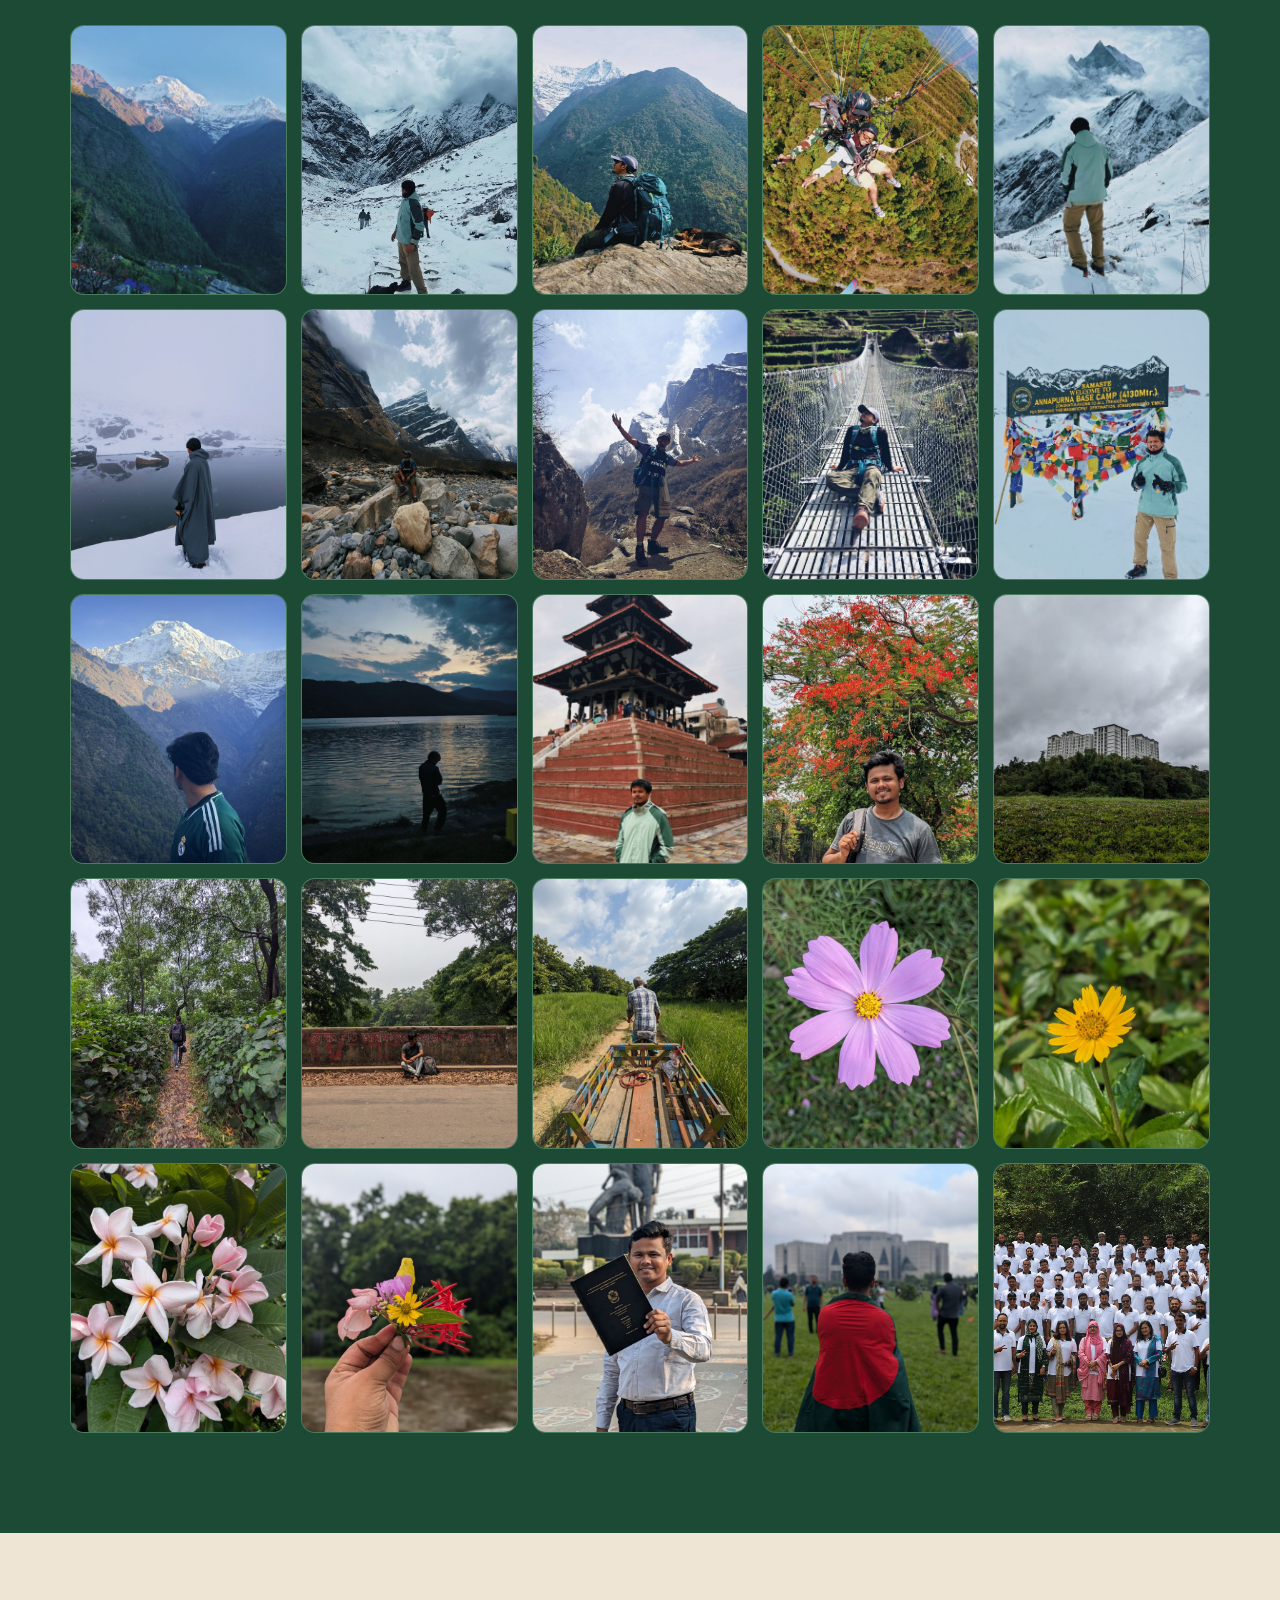
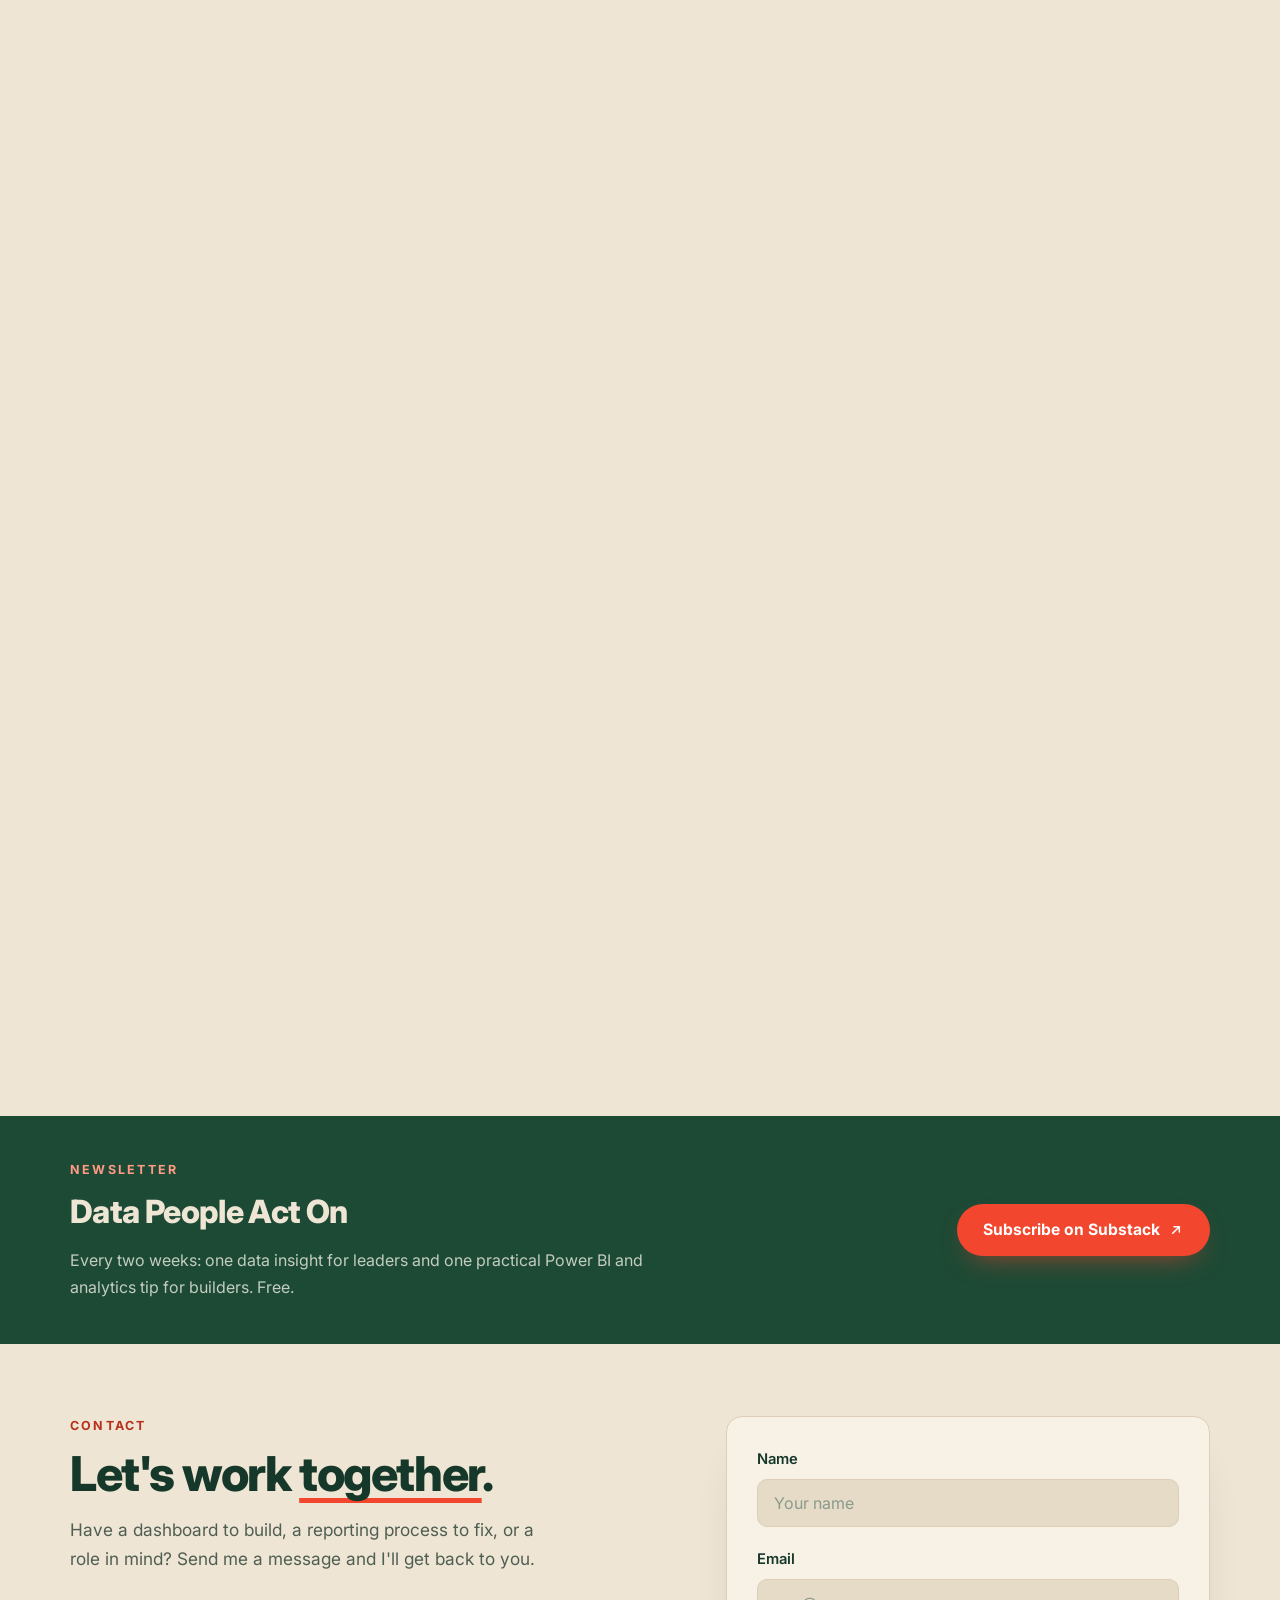
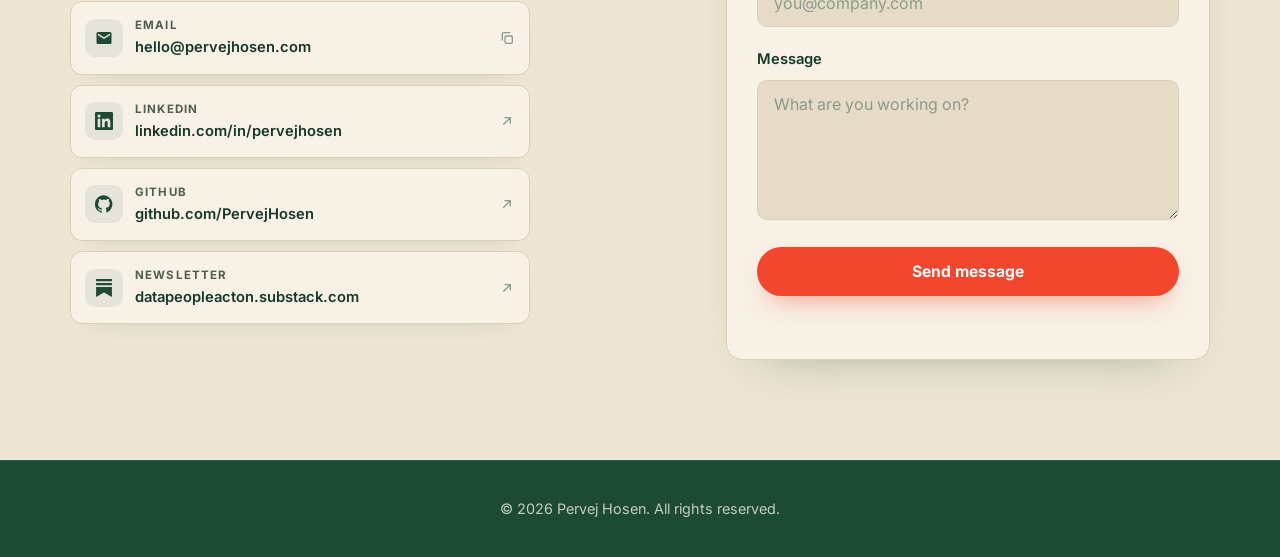
==== commit fe1d1221: "Refresh script versions so Clarity loads" ====
--- a/index.html
+++ b/index.html
@@ -17,7 +17,7 @@
   <link rel="preconnect" href="https://fonts.googleapis.com">
   <link rel="preconnect" href="https://fonts.gstatic.com" crossorigin>
   <link href="https://fonts.googleapis.com/css2?family=Inter:wght@400;500;600;700;800&display=swap" rel="stylesheet">
-  <link rel="stylesheet" href="css/style.css?v=12b">
+  <link rel="stylesheet" href="css/style.css?v=12d">
 </head>
 <body>
 
@@ -207,9 +207,9 @@
     <button class="lb-btn lb-next" id="lbNext" aria-label="Next photo">&#8250;</button>
   </div>
 
-  <script src="js/icons.js?v=12b"></script>
-  <script src="js/config.js?v=12b"></script>
-  <script src="js/main.js?v=12b"></script>
-  <script src="js/analytics.js?v=12b"></script>
+  <script src="js/icons.js?v=12d"></script>
+  <script src="js/config.js?v=12d"></script>
+  <script src="js/main.js?v=12d"></script>
+  <script src="js/analytics.js?v=12d"></script>
 </body>
 </html>
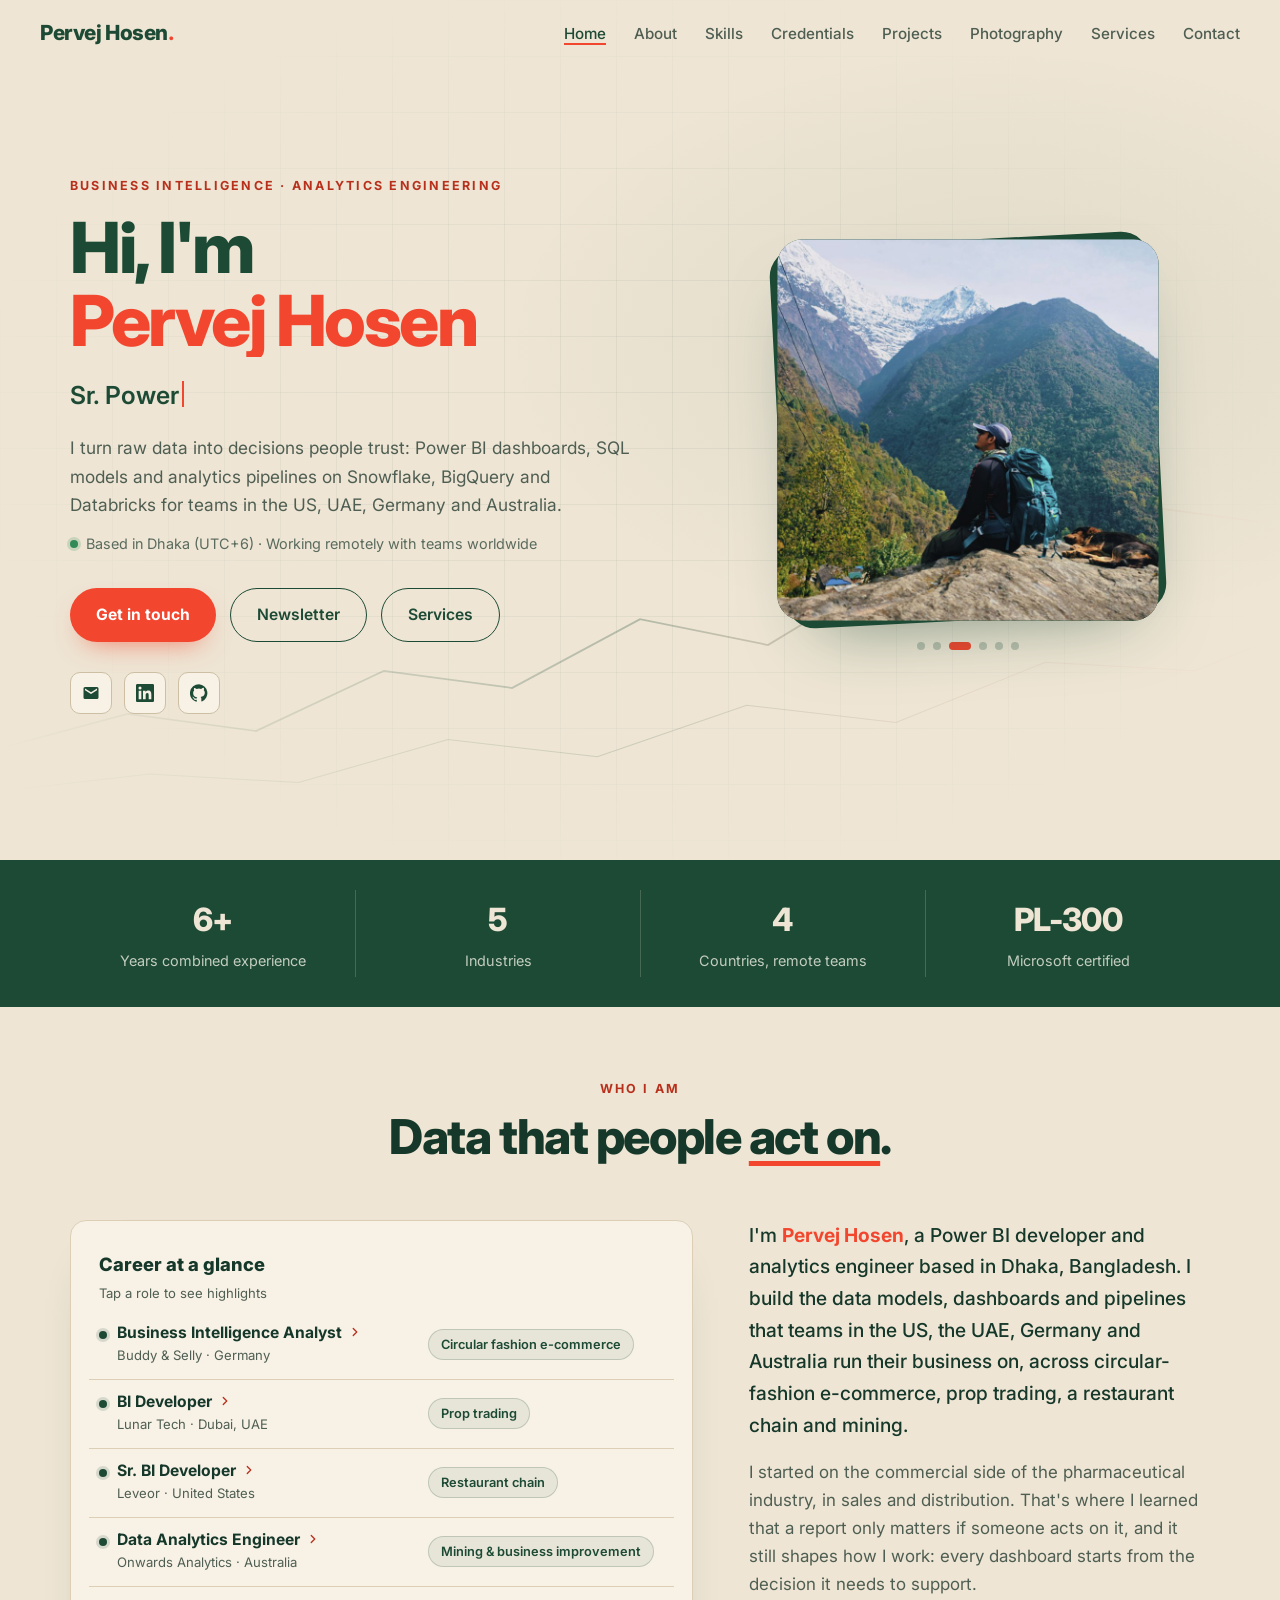
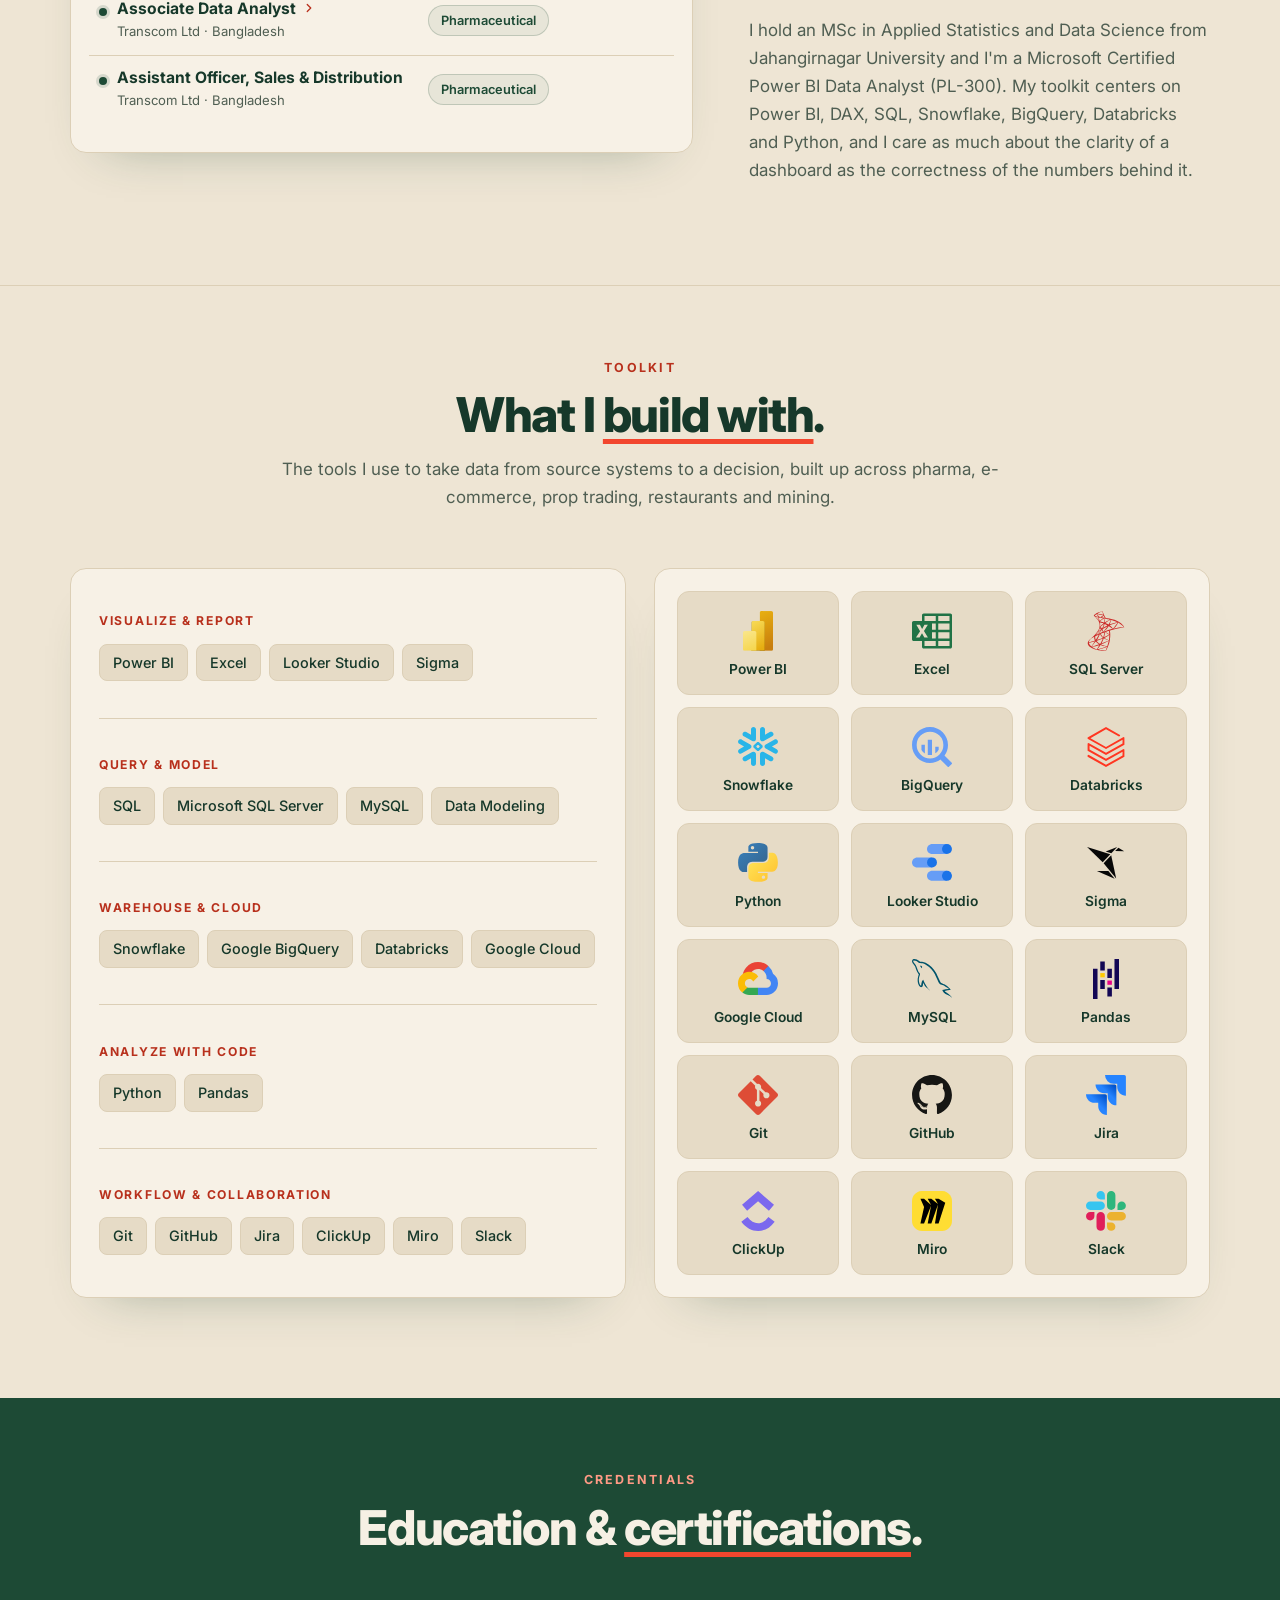
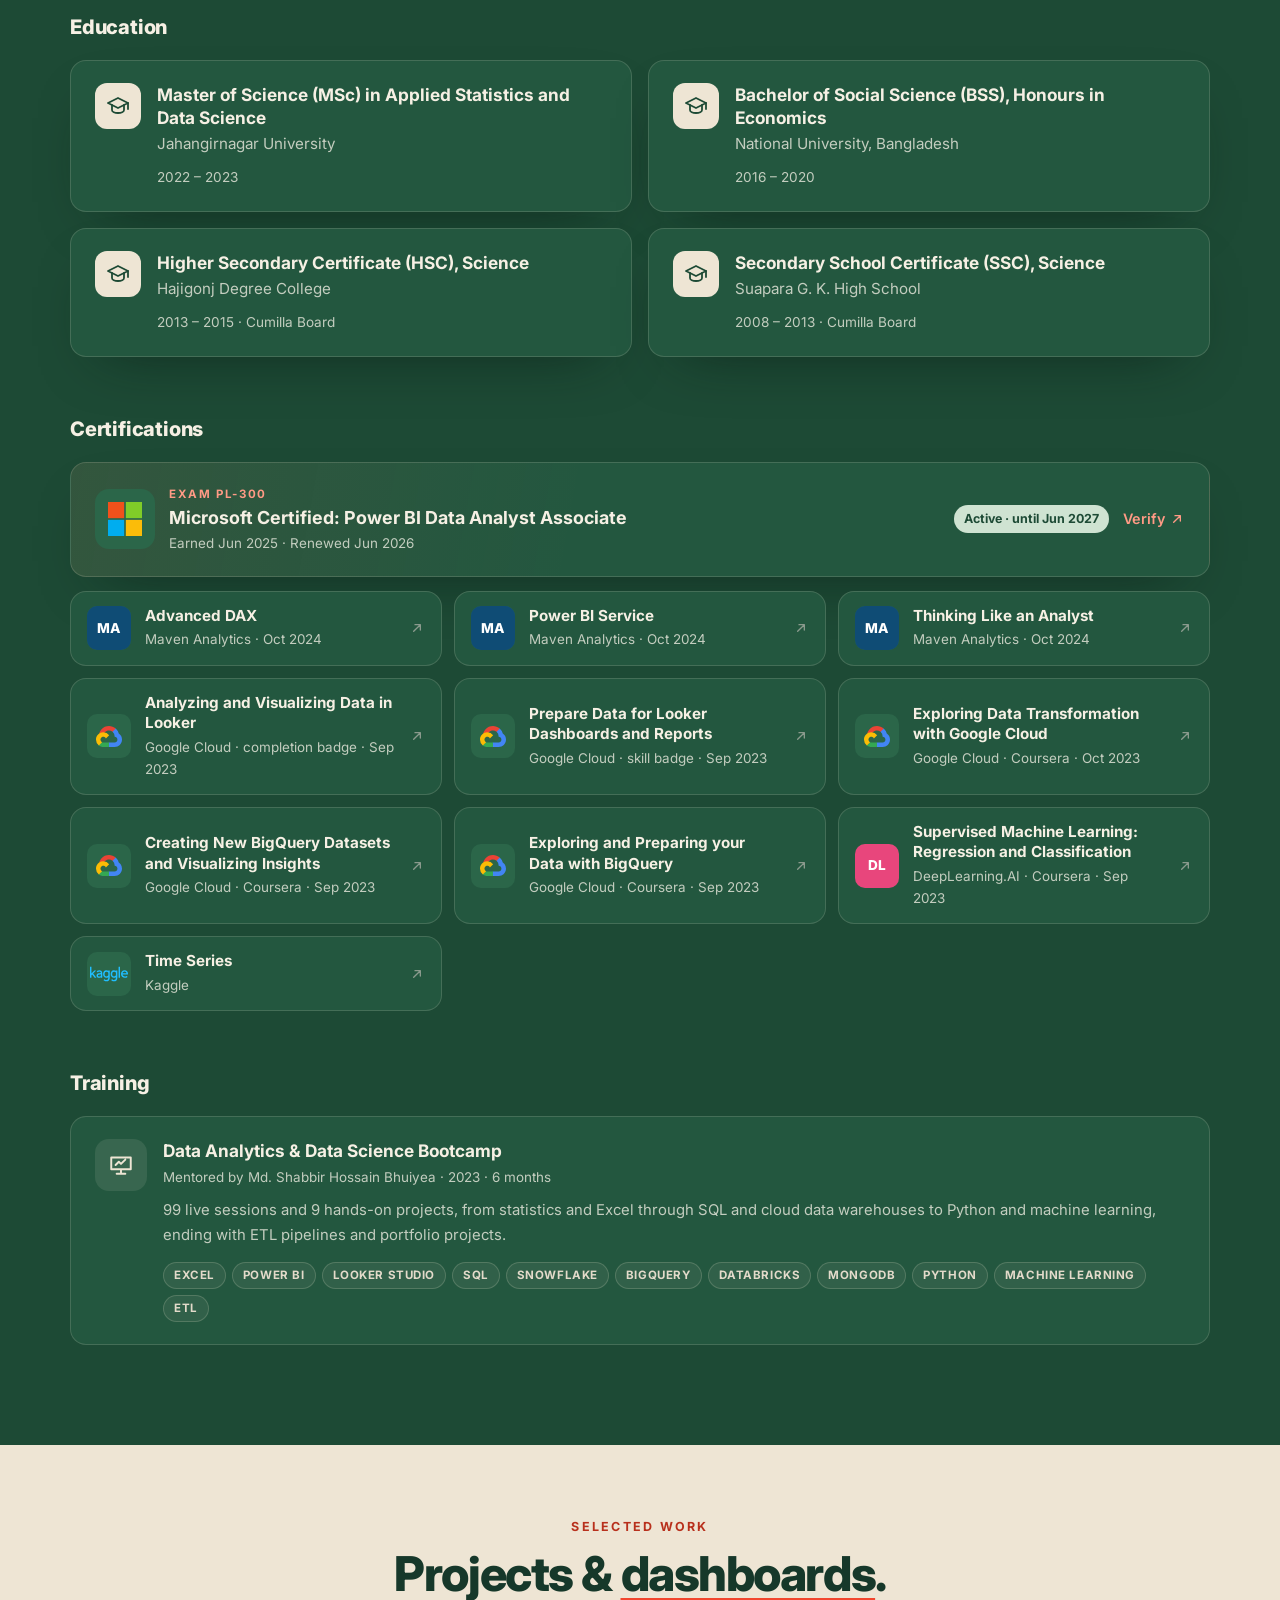
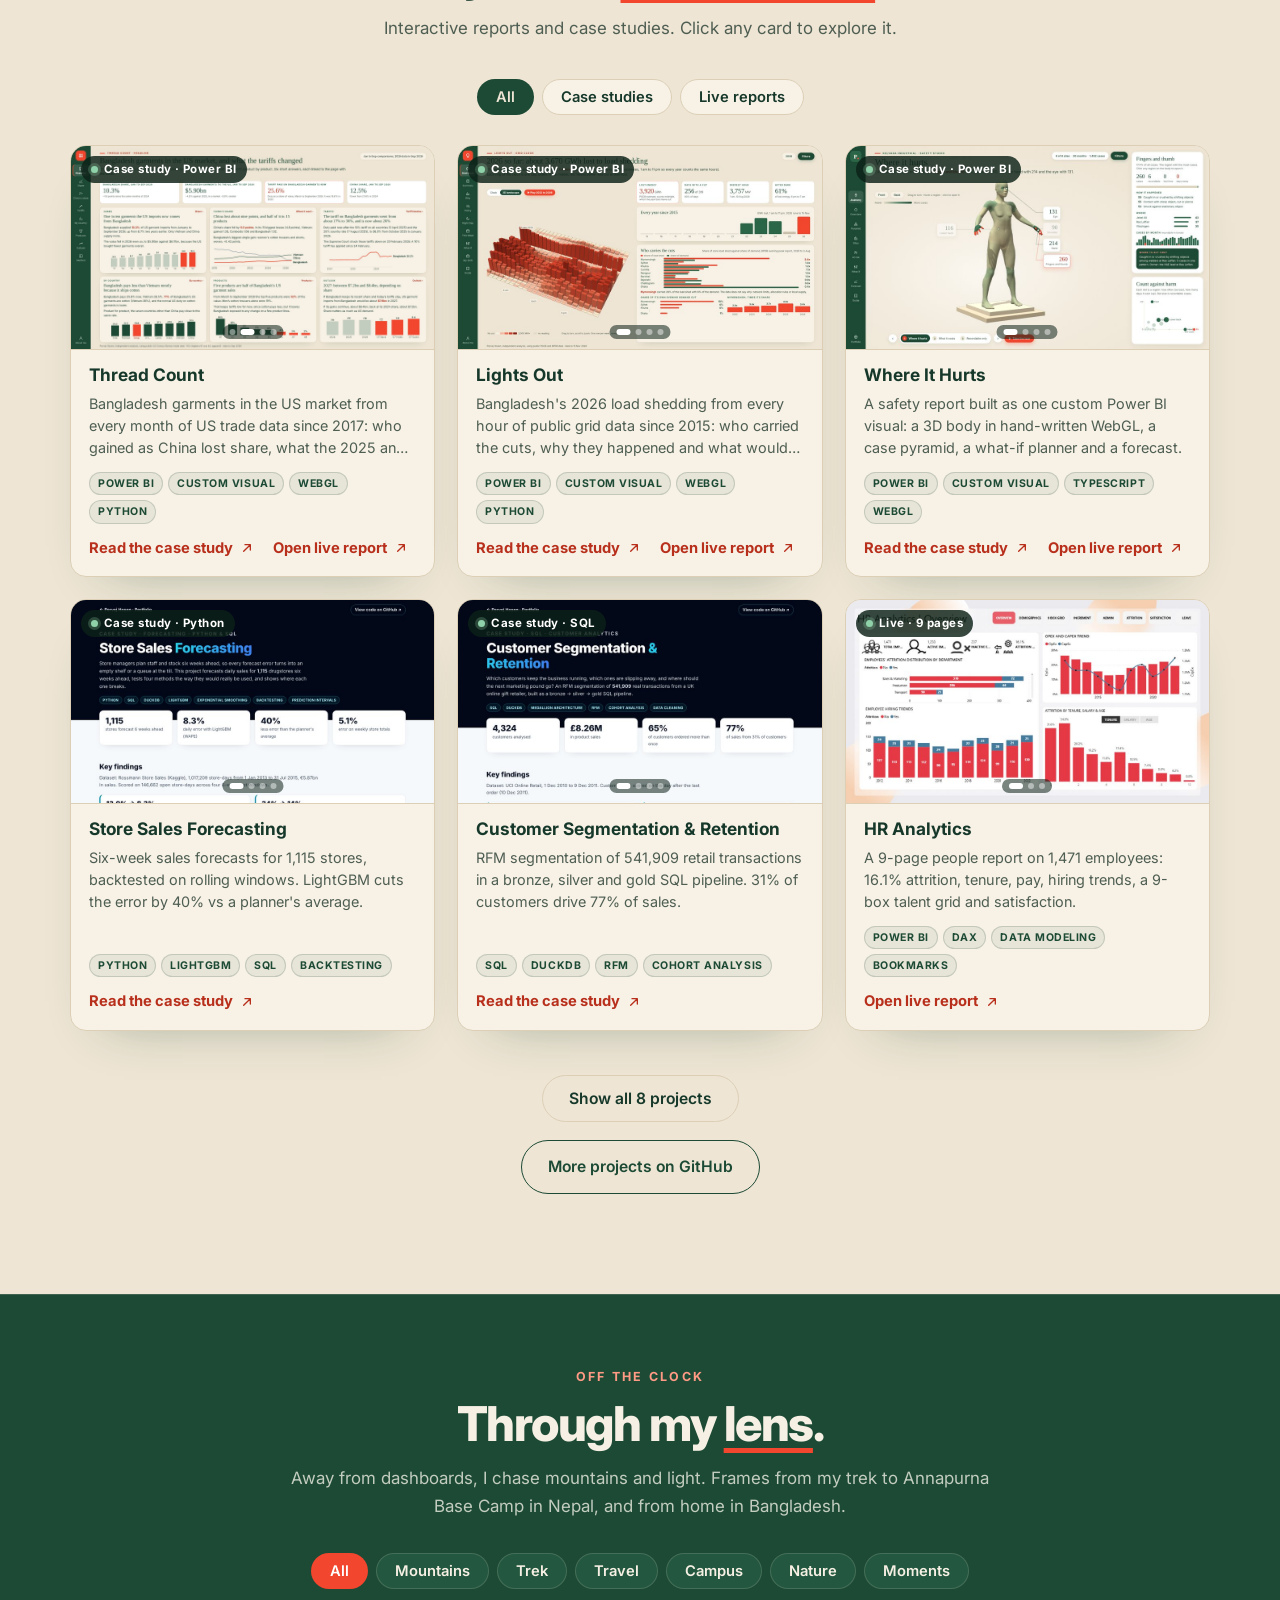
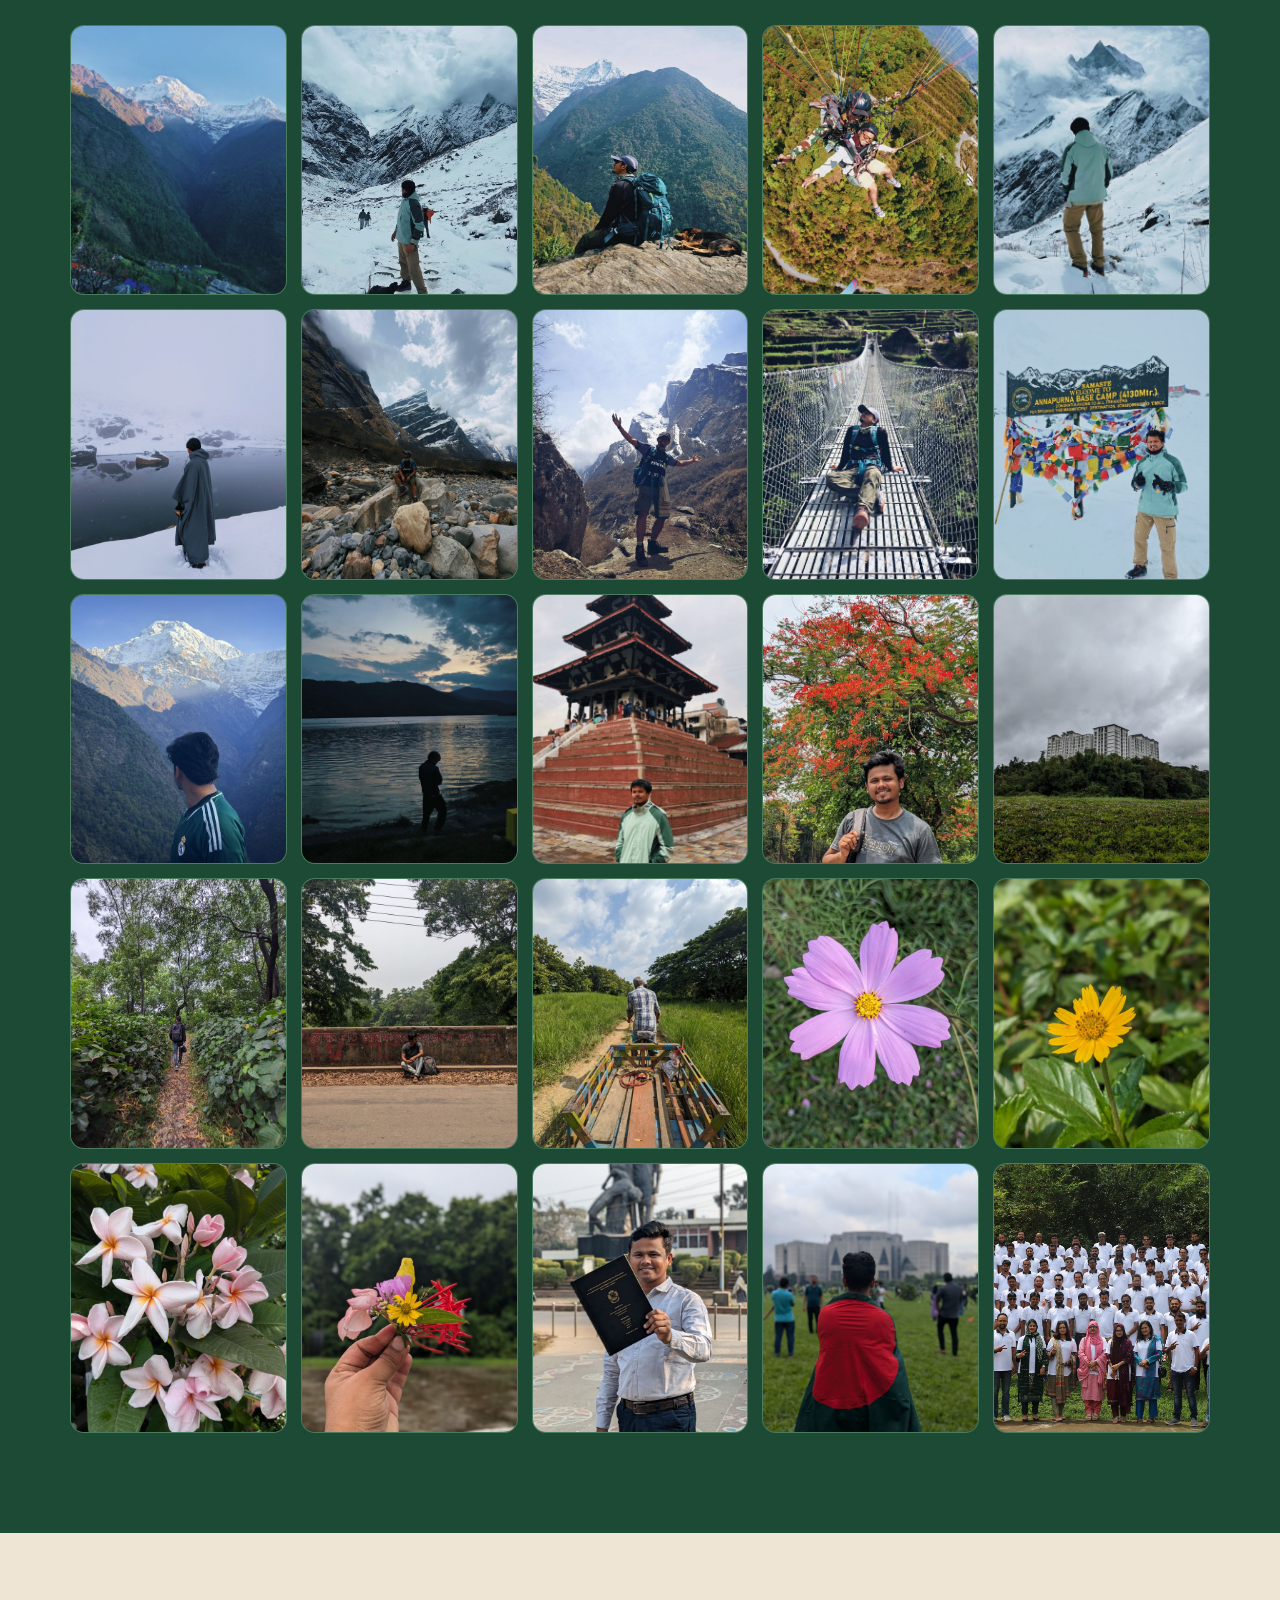
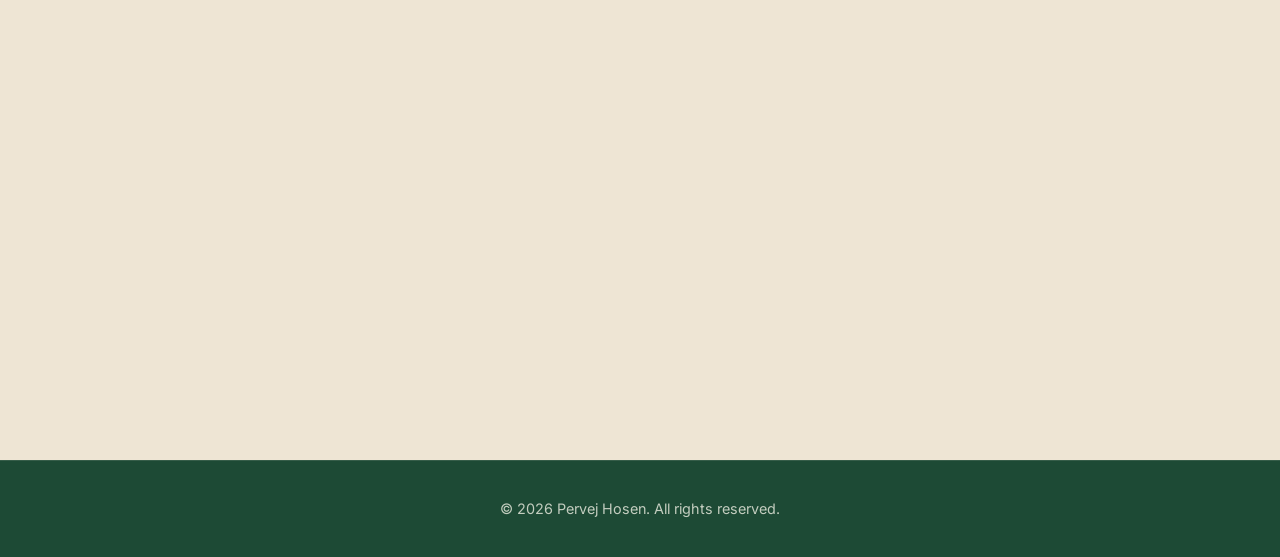
==== commit 4339b604: "Add Thread Count case study and project card" ====
--- a/index.html
+++ b/index.html
@@ -17,7 +17,7 @@
   <link rel="preconnect" href="https://fonts.googleapis.com">
   <link rel="preconnect" href="https://fonts.gstatic.com" crossorigin>
   <link href="https://fonts.googleapis.com/css2?family=Inter:wght@400;500;600;700;800&display=swap" rel="stylesheet">
-  <link rel="stylesheet" href="css/style.css?v=12d">
+  <link rel="stylesheet" href="css/style.css?v=12e">
 </head>
 <body>
 
@@ -207,9 +207,9 @@
     <button class="lb-btn lb-next" id="lbNext" aria-label="Next photo">&#8250;</button>
   </div>
 
-  <script src="js/icons.js?v=12d"></script>
-  <script src="js/config.js?v=12d"></script>
-  <script src="js/main.js?v=12d"></script>
-  <script src="js/analytics.js?v=12d"></script>
+  <script src="js/icons.js?v=12e"></script>
+  <script src="js/config.js?v=12e"></script>
+  <script src="js/main.js?v=12e"></script>
+  <script src="js/analytics.js?v=12e"></script>
 </body>
 </html>
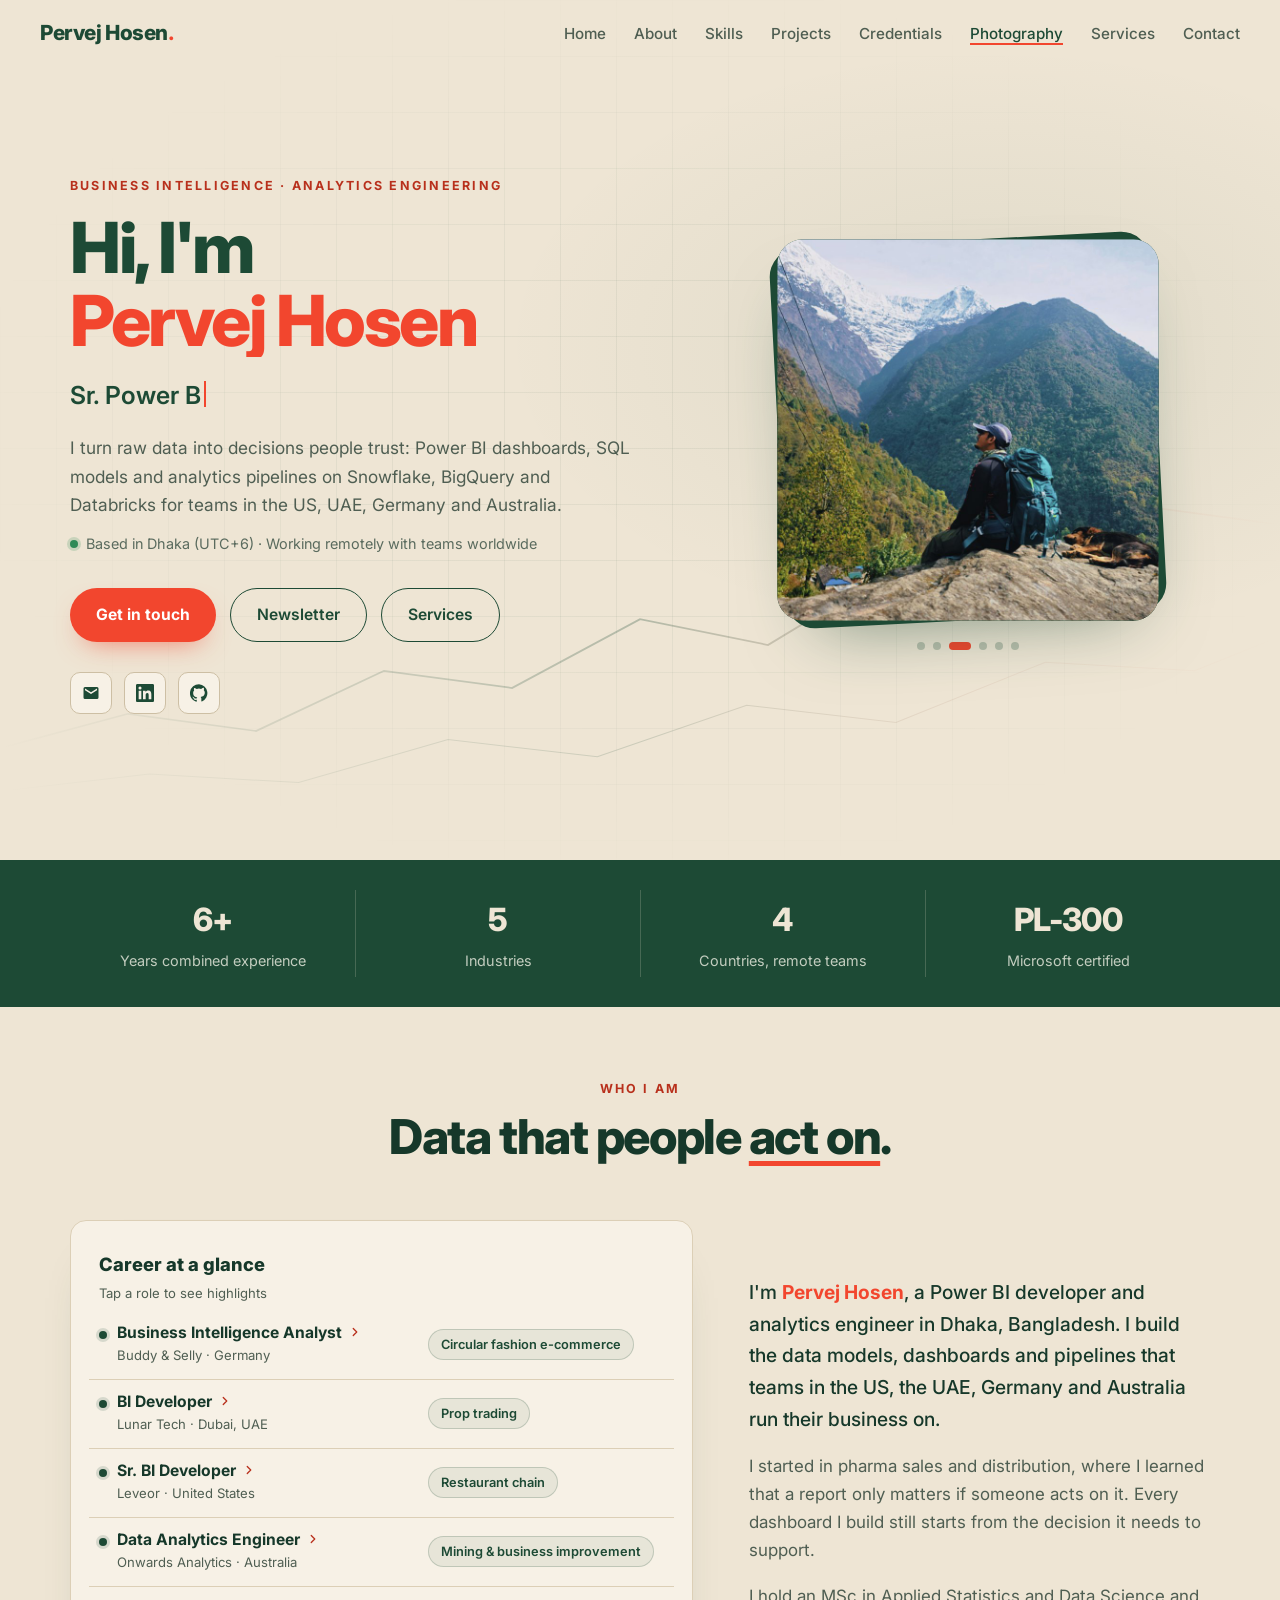
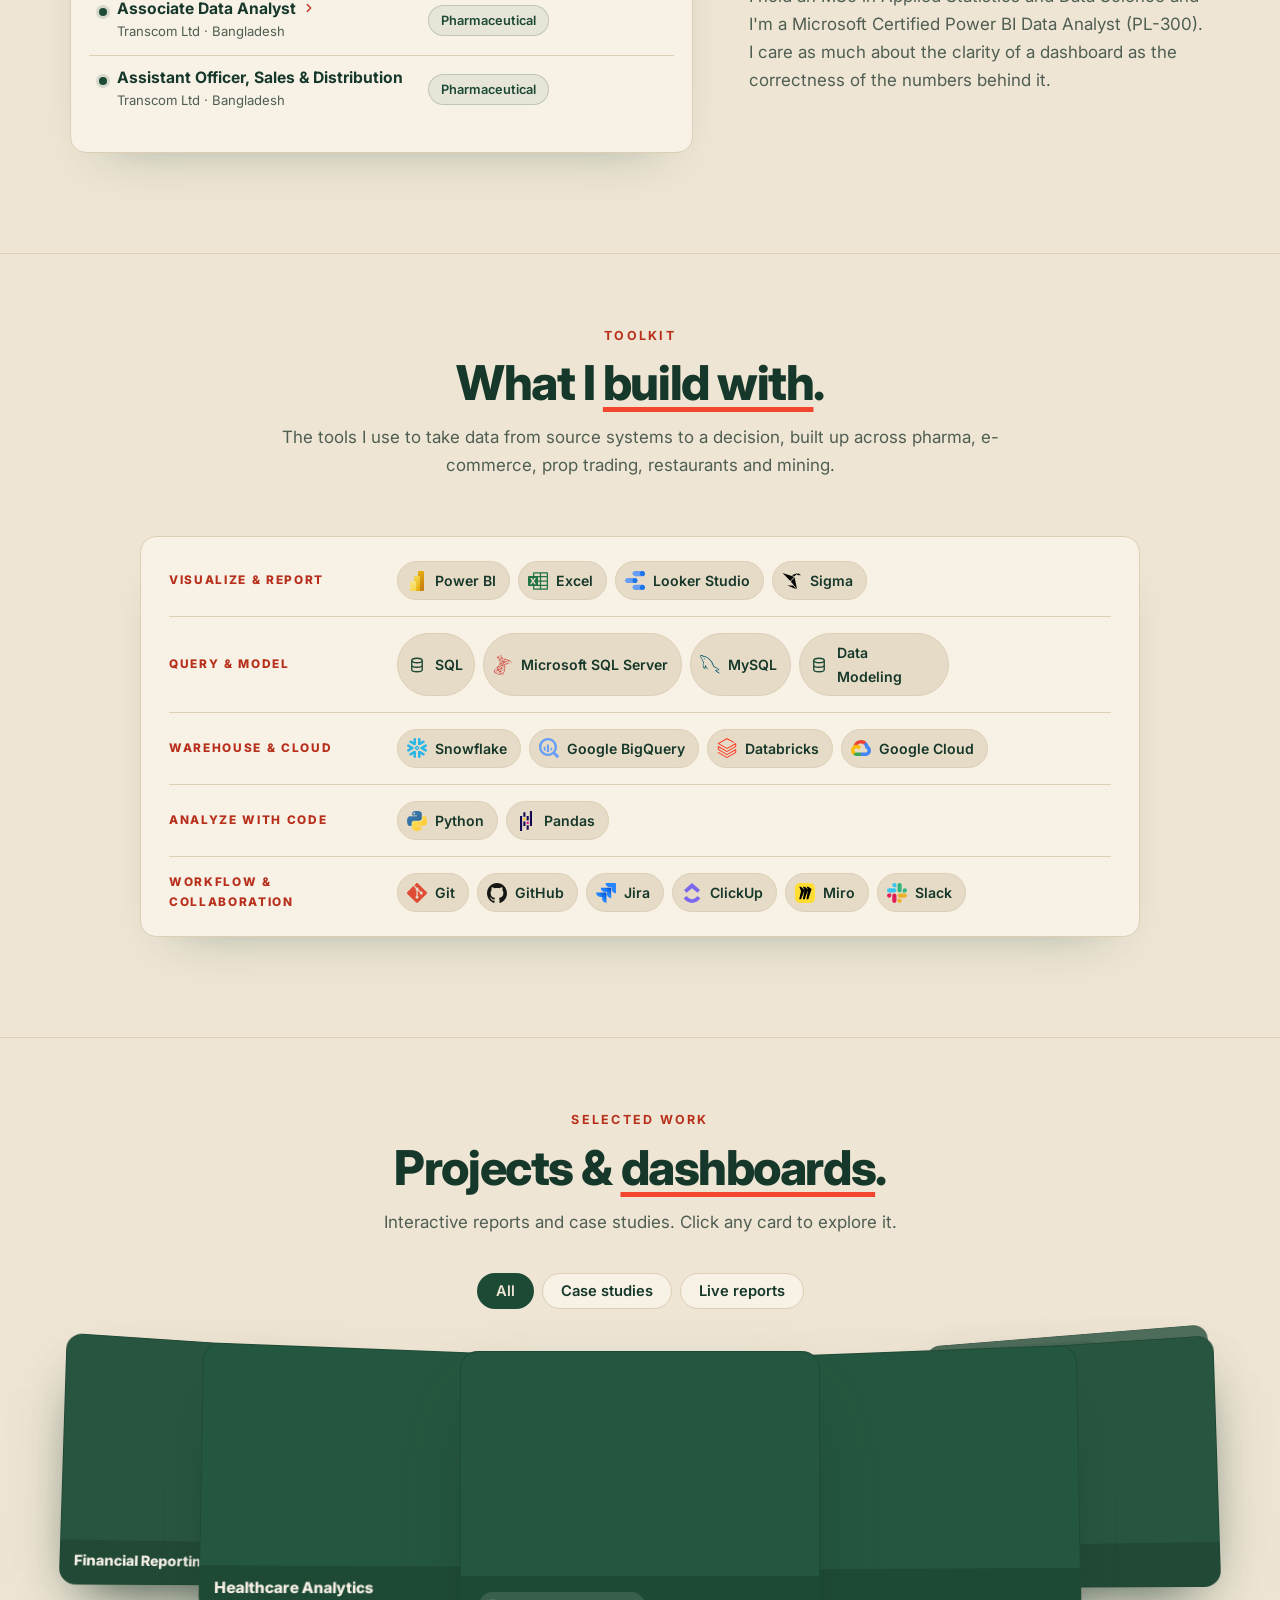
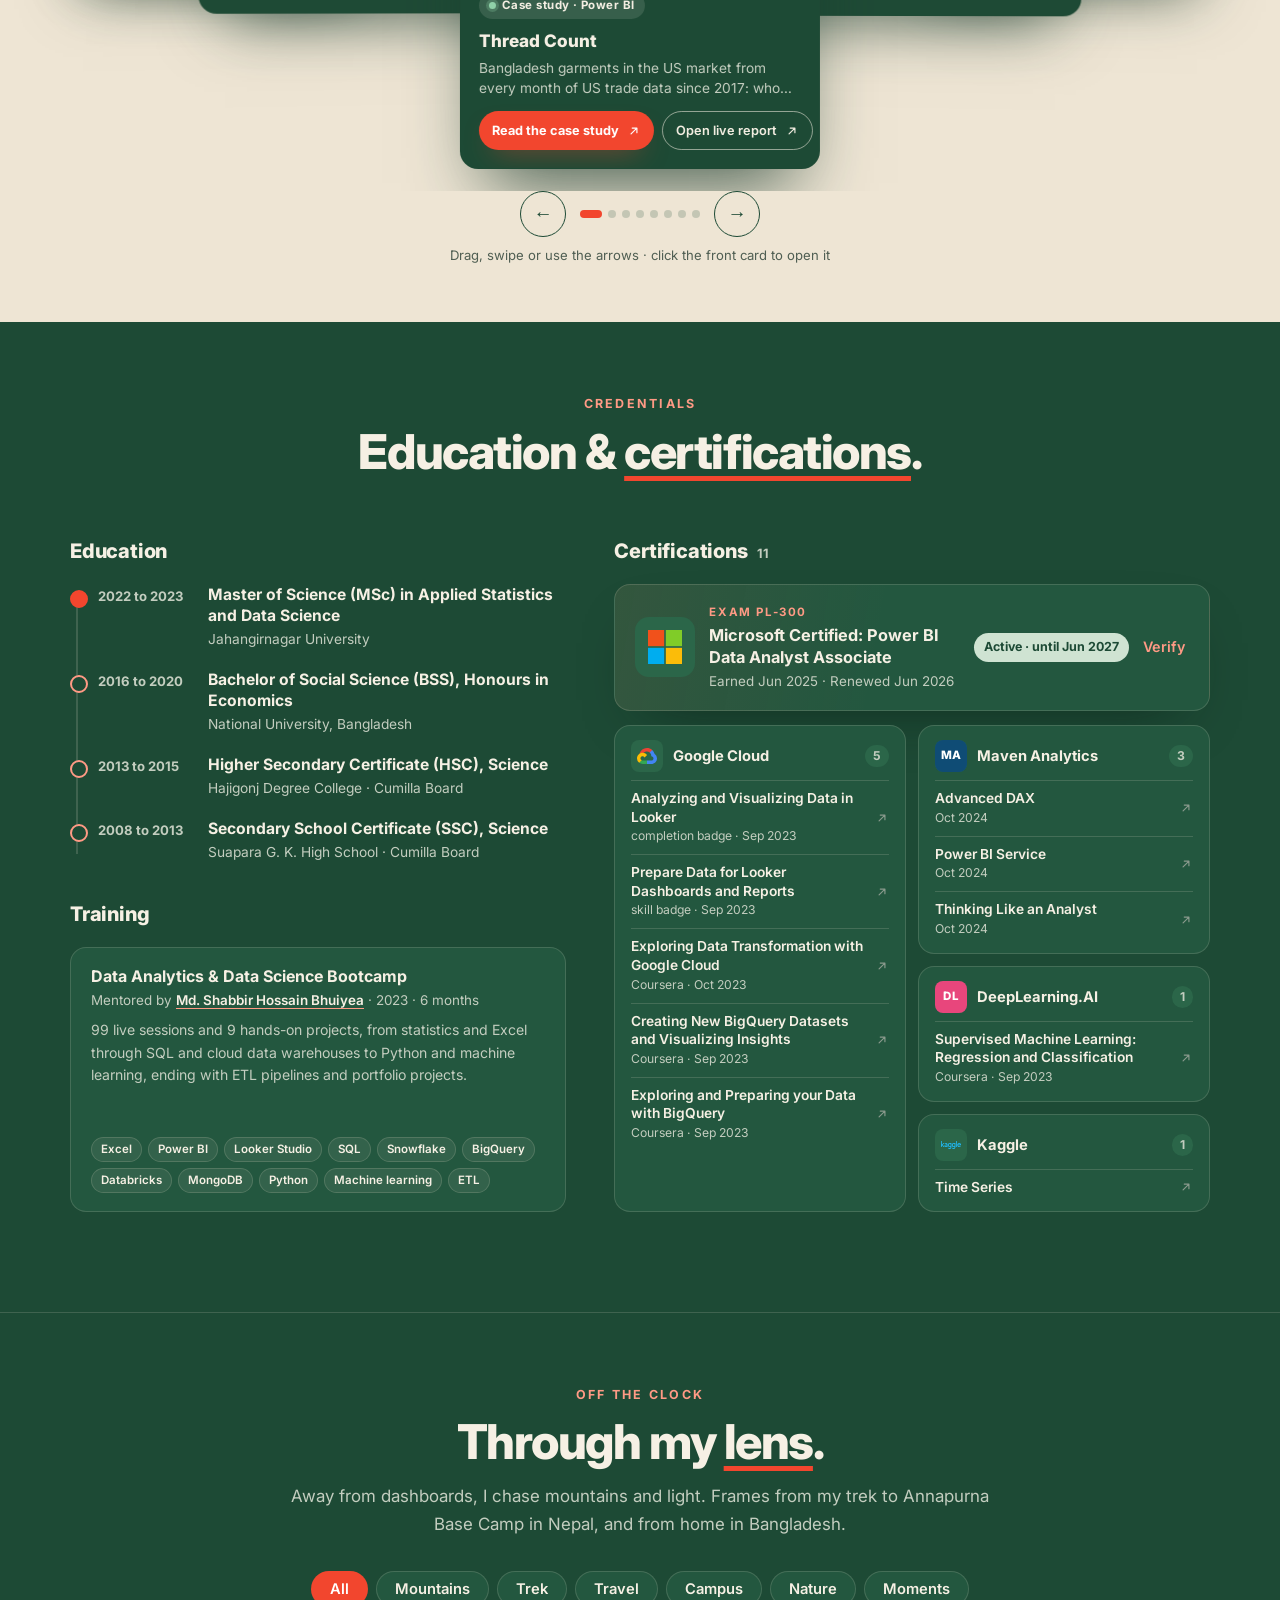
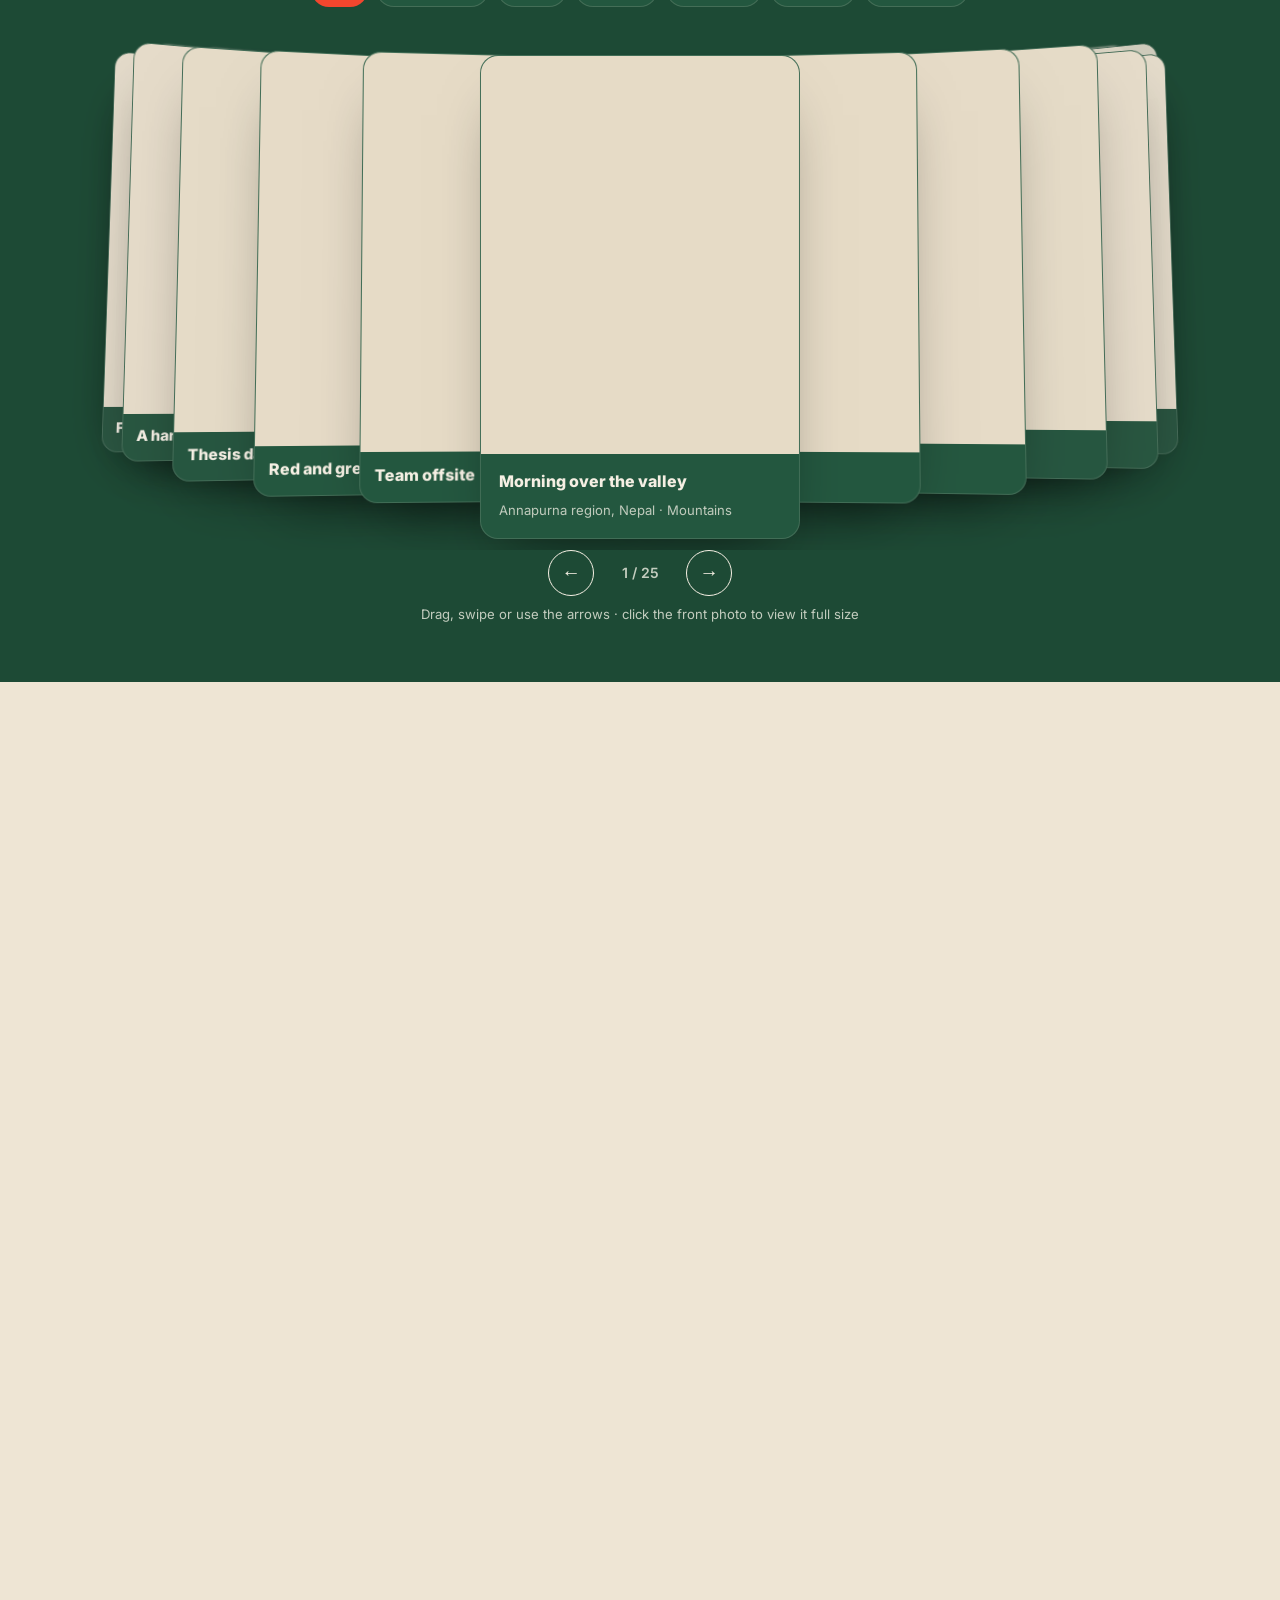
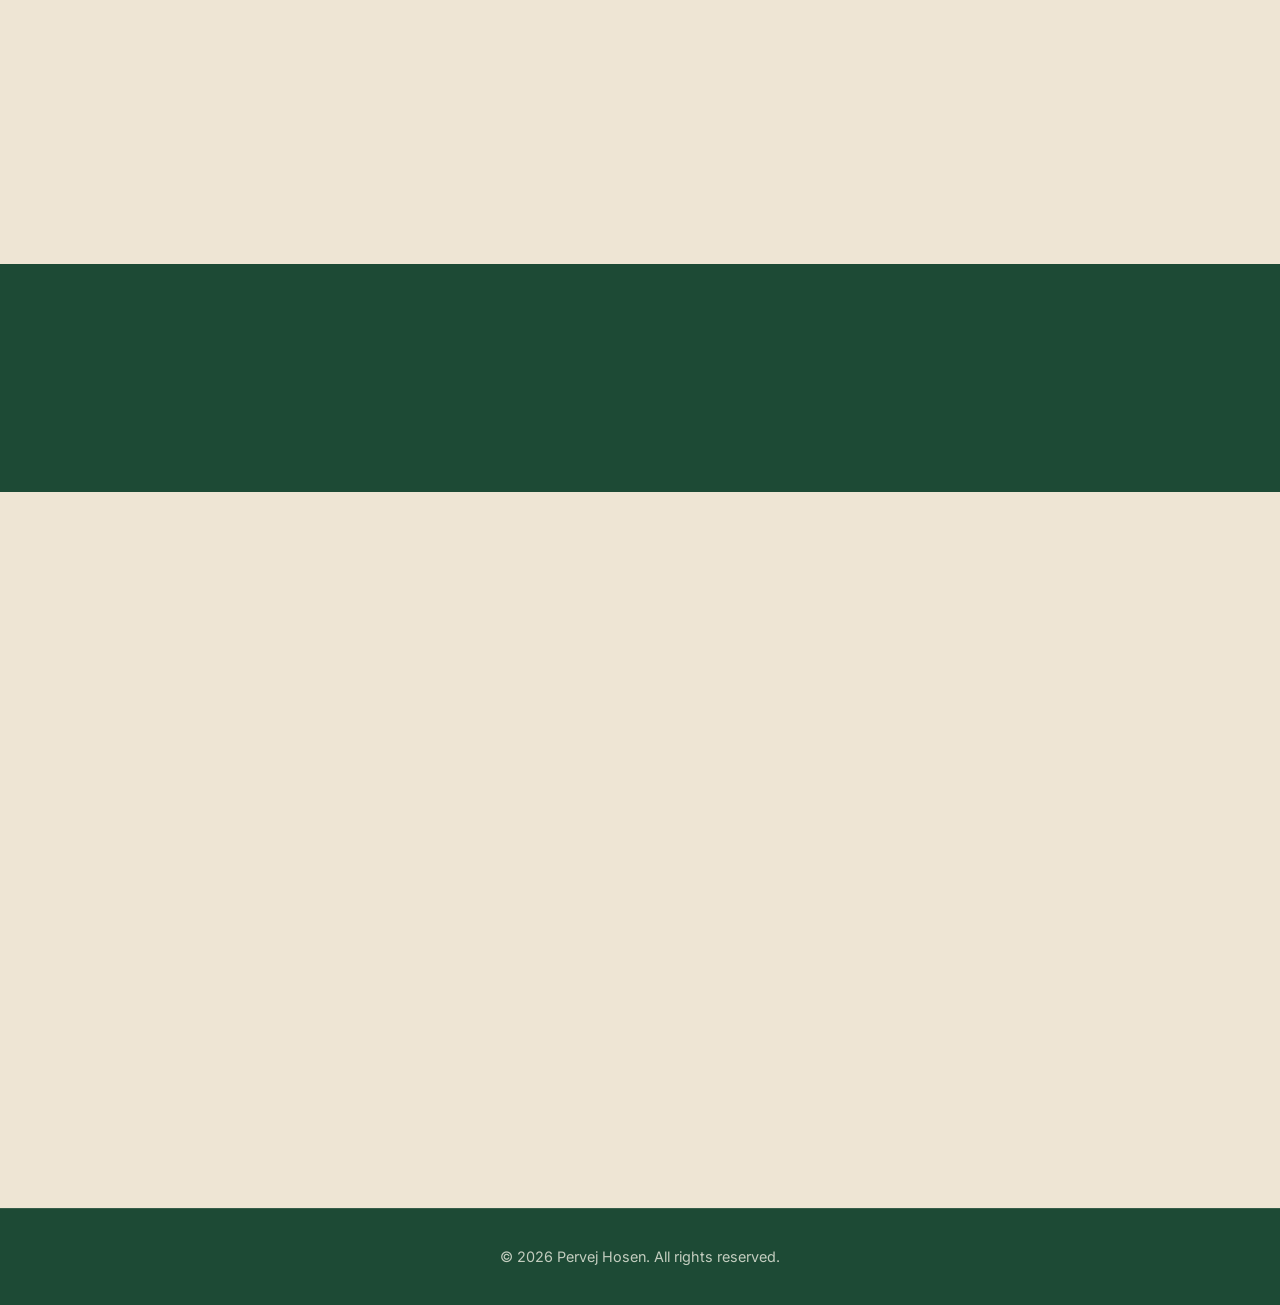
==== commit 5bdac0d6: "Site refresh: carousels, skills list, credentials, About - Projects and Photography as 3D carousels " ====
--- a/index.html
+++ b/index.html
@@ -17,7 +17,7 @@
   <link rel="preconnect" href="https://fonts.googleapis.com">
   <link rel="preconnect" href="https://fonts.gstatic.com" crossorigin>
   <link href="https://fonts.googleapis.com/css2?family=Inter:wght@400;500;600;700;800&display=swap" rel="stylesheet">
-  <link rel="stylesheet" href="css/style.css?v=12e">
+  <link rel="stylesheet" href="css/style.css?v=12r">
 </head>
 <body>
 
@@ -28,8 +28,8 @@
         <li><a href="#home">Home</a></li>
         <li><a href="#about">About</a></li>
         <li><a href="#skills">Skills</a></li>
+        <li><a href="#projects">Projects</a></li>
         <li><a href="#credentials">Credentials</a></li>
-        <li><a href="#projects">Projects</a></li>
         <li><a href="#photography">Photography</a></li>
         <li><a href="#services">Services</a></li>
         <li><a href="#contact">Contact</a></li>
@@ -100,13 +100,36 @@
           <h2 class="sec-title">What I <span class="hl">build with</span>.</h2>
           <p class="sec-intro" id="skillsIntro"></p>
         </div>
-        <div class="skills-layout">
+        <div class="skills-flow reveal" id="skillsFlow" hidden></div>
+        <div class="skills-merged panel reveal" id="skillsMerged" hidden></div>
+        <div class="skills-layout" id="skillsClassic">
           <div class="panel skill-groups reveal" id="skillGroups"></div>
           <div class="panel tiles reveal" id="tiles" aria-label="Tools I use"></div>
         </div>
       </div>
     </section>
 
+    <!-- ================= PROJECTS ================= -->
+    <section id="projects" class="light">
+      <div class="wrap">
+        <div class="center-head reveal">
+          <p class="kicker">Selected work</p>
+          <h2 class="sec-title">Projects &amp; <span class="hl">dashboards</span>.</h2>
+          <p class="sec-intro" id="projSub"></p>
+        </div>
+        <div class="cs-block" id="csBlock">
+          <h3 class="sub-title proj-sub reveal">Case studies</h3>
+          <div class="cs-list" id="csList"></div>
+          <h3 class="sub-title proj-sub reveal">Dashboards and reports</h3>
+        </div>
+        <div class="ph-filters reveal" id="projFilters"></div>
+        <div class="proj-view" id="projView" hidden><button type="button" data-v="orbit">3D carousel</button><button type="button" data-v="grid">Grid</button></div>
+        <div class="proj-orbit" id="projOrbit" hidden></div>
+        <div class="proj-grid" id="projGrid"></div>
+        <div class="more-wrap" id="projMoreWrap"><button type="button" class="btn btn-outline">Show all projects</button></div>
+      </div>
+    </section>
+
     <!-- ================= EDUCATION & CERTIFICATIONS ================= -->
     <section id="credentials">
       <div class="wrap">
@@ -114,6 +137,8 @@
           <p class="kicker">Credentials</p>
           <h2 class="sec-title">Education &amp; <span class="hl">certifications</span>.</h2>
         </div>
+        <div class="cred-x" id="credCompact" hidden></div>
+        <div id="credClassic">
         <div class="sub-head reveal">
           <h3 class="sub-title">Education</h3>
           <a class="btn btn-outline btn-sm" id="certFolder" target="_blank" rel="noopener">View all certificates ↗</a>
@@ -124,26 +149,7 @@
         <div class="cert-grid" id="certGrid"></div>
         <h3 class="sub-title reveal" id="trainTitle">Training</h3>
         <div class="train-grid" id="trainGrid"></div>
-      </div>
-    </section>
-
-    <!-- ================= PROJECTS ================= -->
-    <section id="projects" class="light">
-      <div class="wrap">
-        <div class="center-head reveal">
-          <p class="kicker">Selected work</p>
-          <h2 class="sec-title">Projects &amp; <span class="hl">dashboards</span>.</h2>
-          <p class="sec-intro" id="projSub"></p>
-        </div>
-        <div class="cs-block" id="csBlock">
-          <h3 class="sub-title proj-sub reveal">Case studies</h3>
-          <div class="cs-list" id="csList"></div>
-          <h3 class="sub-title proj-sub reveal">Dashboards and reports</h3>
-        </div>
-        <div class="ph-filters reveal" id="projFilters"></div>
-        <div class="proj-grid" id="projGrid"></div>
-        <div class="more-wrap" id="projMoreWrap"><button type="button" class="btn btn-outline">Show all projects</button></div>
-        <div class="more-wrap reveal proj-gh"><a class="btn btn-light" id="ghMore" target="_blank" rel="noopener">More projects on GitHub</a></div>
+        </div>
       </div>
     </section>
 
@@ -156,6 +162,7 @@
           <p class="sec-intro" id="phSub"></p>
         </div>
         <div class="ph-filters reveal" id="phFilters"></div>
+        <div class="ph-orbit" id="phOrbit" hidden></div>
         <div class="gallery" id="gallery"></div>
         <div class="more-wrap reveal" id="phMoreWrap"><a class="btn btn-outline" id="phMore" target="_blank" rel="noopener">See more photos</a></div>
       </div>
@@ -169,6 +176,7 @@
           <h2 class="sec-title">What I can do <span class="hl">for you</span>.</h2>
           <p class="sec-intro" id="servicesIntro"></p>
         </div>
+        <div class="svc-orbit" id="svcOrbit" hidden></div>
         <div class="svc-grid" id="svcGrid"></div>
       </div>
     </section>
@@ -207,9 +215,10 @@
     <button class="lb-btn lb-next" id="lbNext" aria-label="Next photo">&#8250;</button>
   </div>
 
-  <script src="js/icons.js?v=12e"></script>
-  <script src="js/config.js?v=12e"></script>
-  <script src="js/main.js?v=12e"></script>
-  <script src="js/analytics.js?v=12e"></script>
+  <script src="js/icons.js?v=12r"></script>
+  <script src="js/config.js?v=12r"></script>
+  <script src="js/orbit.js?v=12r"></script>
+  <script src="js/main.js?v=12r"></script>
+  <script src="js/analytics.js?v=12r"></script>
 </body>
 </html>
--- a/css/style.css
+++ b/css/style.css
@@ -86,6 +86,7 @@
 .two { display: grid; grid-template-columns: 1.1fr .9fr; gap: 64px; align-items: center; }
 .light { background: var(--oat); color: var(--text); }
 .light + .light { border-top: 1px solid #DCCFB6; }   /* two light sections in a row */
+section:not(.light) + section:not(.light) { border-top: 1px solid rgba(238, 229, 212, .14); }   /* two green sections in a row */
 section:not(.light) { background: var(--green); color: var(--text); }
 .center-head { text-align: center; max-width: 720px; margin: 0 auto 56px; }
 .sec-title { font-size: clamp(2rem, 4vw, 3rem); font-weight: 800; line-height: 1.12; letter-spacing: -.03em; margin-top: 10px; color: var(--text); }
@@ -515,3 +516,236 @@
 @media (max-width: 480px) { .cs-stats { grid-template-columns: minmax(0, 1fr); } .cs-stat { display: flex; align-items: baseline; gap: 10px; } .cs-stat span { margin-top: 0; } }
 .proj-sub { margin: 0 0 18px; }
 .cs-list + .proj-sub { margin-top: 56px; }
+
+/* ---------- projects: 3D carousel view (js/orbit.js) ---------- */
+.proj-view { display: flex; justify-content: center; gap: 4px; margin: -14px auto 0; width: max-content; background: var(--oat-2); border: 1px solid var(--border); border-radius: 999px; padding: 4px; }
+.proj-view[hidden] { display: none; }
+.proj-view button { font: 600 .85rem Inter, system-ui, sans-serif; border: 0; background: transparent; color: var(--green); border-radius: 999px; padding: 6px 14px; cursor: pointer; }
+.proj-view button.on { background: var(--green); color: var(--oat); }
+.proj-orbit[hidden] { display: none; }
+.orb-stage { position: relative; height: 503px; margin: -10px calc(50% - 50vw) 0; overflow: hidden; touch-action: pan-y; user-select: none; cursor: grab; outline: none; }
+.orb-stage.drag { cursor: grabbing; }
+.orb-stage:focus-visible { box-shadow: 0 0 0 2px var(--green); border-radius: 18px; }
+.orb-ring { position: absolute; left: 50%; top: 48px; width: 0; height: 0; }
+.orb-card { position: absolute; width: 440px; left: -220px; top: 0; border-radius: 18px; overflow: hidden; background: var(--oat-2); border: 1px solid var(--border);
+  box-shadow: 0 30px 60px -30px rgba(29, 74, 53, .55); transition: opacity .3s; }
+.orb-card img { display: block; width: 100%; aspect-ratio: 16 / 9; object-fit: cover; background: var(--oat-3); pointer-events: none; }
+.orb-body { padding: 14px 18px 16px; }
+.orb-badge { position: static; }
+.orb-card h3 { font-size: 1.15rem; font-weight: 800; color: var(--green); margin: 8px 0 4px; }
+.orb-card p { font-size: .88rem; color: var(--text-2, #4F5E52); line-height: 1.45; display: -webkit-box; -webkit-line-clamp: 2; -webkit-box-orient: vertical; overflow: hidden; }
+.orb-acts { display: flex; gap: 8px; margin-top: 12px; flex-wrap: wrap; }
+.orb-btn { padding: 9px 16px; font-size: .86rem; }
+.orb-btn svg { width: 14px; height: 14px; }
+.orb-card:not(.front) .orb-acts, .orb-card:not(.front) p { display: none; }
+.orb-card:not(.front) .orb-body { padding: 10px 14px 12px; }
+.orb-card { cursor: pointer; }
+.orb-ctl { display: flex; justify-content: center; align-items: center; gap: 14px; }
+.orb-arrow { width: 46px; height: 46px; border-radius: 50%; border: 1.5px solid var(--green); background: transparent; color: var(--green); font-size: 1.2rem; cursor: pointer; }
+.orb-arrow:hover { background: var(--green); color: var(--oat); }
+.orb-dots { display: flex; gap: 6px; }
+.orb-dots button { width: 8px; height: 8px; padding: 0; border: 0; border-radius: 50%; background: rgba(29, 74, 53, .2); cursor: pointer; }
+.orb-dots button.on { background: var(--tomato); width: 22px; border-radius: 4px; }
+.orb-hint { text-align: center; font-size: .82rem; color: var(--text-2, #4F5E52); margin-top: 8px; }
+@media (max-width: 640px) {
+  .orb-stage { height: 480px; }
+  .orb-ring { top: 55px; }
+  .orb-card { width: 290px; left: -145px; }
+}
+#projects .proj-grid[hidden] { display: none; }
+
+/* ---------- photography: 3D carousel view ---------- */
+.ph-orbit[hidden], #photography .gallery[hidden] { display: none; }
+.orb-photo .orb-stage { height: 535px; }
+.orb-photo .orb-ring { top: 40px; }
+.orb-photo .orb-card { width: 320px; left: -160px; background: var(--surface, #F7F1E6); }
+.orb-photo .orb-card img { aspect-ratio: 4 / 5; }
+.orb-photo .orb-body h3 { font-size: 1rem; margin: 0 0 2px; }
+.orb-photo .orb-body span { font-size: .82rem; color: var(--text-2, #4F5E52); }
+.orb-photo .orb-card:not(.front) .orb-body span { display: none; }
+.orb-count { font-size: .88rem; font-weight: 600; color: var(--text-2, #4F5E52); min-width: 64px; text-align: center; }
+@media (max-width: 640px) {
+  .orb-photo .orb-stage { height: 470px; }
+  .orb-photo .orb-ring { top: 50px; }
+  .orb-photo .orb-card { width: 240px; left: -120px; }
+}
+#photography .orb-arrow { border-color: var(--text); color: var(--text); }
+#photography .orb-arrow:hover { background: var(--text); color: var(--green); }
+#photography .orb-dots button { background: rgba(246, 240, 228, .25); }
+#photography .orb-card { border-color: rgba(246, 240, 228, .14); box-shadow: 0 30px 60px -30px rgba(0, 0, 0, .6); }
+#photography .orb-card h3 { color: var(--text); }
+#photography .orb-body span, #photography .orb-hint, #photography .orb-count { color: var(--text-2, #C3CDBF); }
+
+/* sections that end in a carousel need less space below */
+#projects:has(.proj-orbit:not([hidden])), #photography:has(.ph-orbit:not([hidden])) { padding-bottom: 56px; }
+#projects .ph-filters, #photography .ph-filters { margin-bottom: 18px; }
+
+/* ---------- services: 3D carousel view ---------- */
+.svc-orbit[hidden], #services .svc-grid[hidden] { display: none; }
+#services:has(.svc-orbit:not([hidden])) { padding-bottom: 56px; }
+.orb-svc .orb-stage { height: 470px; }
+.orb-svc .orb-ring { top: 36px; }
+.orb-svc .orb-card { width: 380px; left: -190px; }
+.orb-svc .svc { padding: 24px 24px 20px; }
+.orb-svc .svc p { display: block; }
+.orb-svc .orb-card:not(.front) .svc > p, .orb-svc .orb-card:not(.front) .svc-cta { display: none; }
+.orb-svc .orb-card:not(.front) .svc { min-height: 0; }
+@media (max-width: 640px) {
+  .orb-svc .orb-stage { height: 520px; }
+  .orb-svc .orb-card { width: 280px; left: -140px; }
+  .orb-svc .svc { padding: 20px 18px 16px; }
+}
+
+/* ---------- skills: compact ---------- */
+.skill-group { padding: 12px 0; }
+.skill-group h4 { margin-bottom: 8px; }
+.tiles { grid-template-columns: repeat(4, minmax(0, 1fr)); gap: 10px; padding: 18px; align-content: center; }
+.tile { min-height: 76px; padding: 10px 6px 8px; gap: 6px; }
+.tile img { width: 28px; height: 28px; }
+.tile span { font-size: .74rem; }
+@media (max-width: 640px) {
+  .tiles { grid-template-columns: repeat(4, minmax(0, 1fr)); }
+  .tile { min-height: 70px; }
+  .tile img { width: 26px; height: 26px; }
+}
+
+/* ---------- credentials, compact layout (CONFIG.credentialsLayout = "compact") ---------- */
+#credClassic[hidden], #credCompact[hidden] { display: none; }
+.cred-x { display: grid; grid-template-columns: minmax(0, 5fr) minmax(0, 6fr); gap: 48px; align-items: stretch; }
+.cx-col { min-width: 0; display: flex; flex-direction: column; }
+.cx-col > .cx-train:last-child { flex: 1; display: flex; flex-direction: column; }   /* training fills down to the bottom of the certificates */
+.cx-col > .cx-train:last-child .cx-tags { margin-top: auto; }
+.cx-col .sub-title small { font-size: .8rem; font-weight: 700; color: var(--muted); margin-left: 6px; }
+.cx-gap { margin-top: 34px !important; }
+.cx-timeline { list-style: none; margin: 0; padding: 0; position: relative; }
+.cx-timeline::before { content: ""; position: absolute; left: 6px; top: 10px; bottom: 10px; width: 2px; background: var(--border); }
+.cx-edu { position: relative; display: grid; grid-template-columns: 96px minmax(0, 1fr); gap: 4px 14px; padding: 0 0 18px 28px; }
+.cx-edu:last-child { padding-bottom: 0; }
+.cx-edu::before { content: ""; position: absolute; left: 0; top: 6px; width: 14px; height: 14px; border-radius: 50%; background: var(--green); border: 2px solid var(--tomato-soft); }
+.cx-edu:first-child::before { background: var(--tomato); border-color: var(--tomato); }
+.cx-yr { font-size: .82rem; font-weight: 700; color: var(--muted); padding-top: 2px; white-space: nowrap; }
+.cx-edu b { display: block; font-size: .98rem; line-height: 1.35; color: var(--text); }
+.cx-edu span:not(.cx-yr) { display: block; font-size: .86rem; color: var(--muted); margin-top: 2px; }
+.cx-edu a, .cx-all-link { display: inline-flex; align-items: center; gap: 4px; margin-top: 4px; font-size: .84rem; font-weight: 600; color: var(--accent-ink); }
+.cx-edu a svg { width: 13px; height: 13px; }
+.cx-train { background: var(--surface); border: 1px solid var(--border); border-radius: var(--radius); padding: 18px 20px; }
+.cx-train b { display: block; font-size: 1rem; color: var(--text); line-height: 1.35; }
+.cx-sub { display: block; font-size: .84rem; color: var(--muted); margin-top: 2px; }
+.cx-train p { margin: 8px 0 10px; font-size: .88rem; line-height: 1.6; color: var(--muted); }
+.cx-tags { display: flex; flex-wrap: wrap; gap: 6px; }
+.cx-tags span { font-size: .72rem; font-weight: 600; color: var(--text); background: rgba(238, 229, 212, .08); border: 1px solid var(--border); border-radius: 999px; padding: 2px 9px; }
+.cx-featured { padding: 18px 20px; }
+.cx-featured .cert-main b { font-size: 1.02rem; }
+.cx-groups { flex: 1; display: grid; grid-template-columns: repeat(2, minmax(0, 1fr)); gap: 12px; align-items: stretch; }
+.cx-stack { display: flex; flex-direction: column; gap: 12px; min-width: 0; }
+.cx-stack .cx-group:last-child { flex: 1; }   /* the last card in each stack grows, so both stacks (and both columns) end on the same line */
+.cx-group { display: block; background: var(--surface); border: 1px solid var(--border); border-radius: var(--radius); padding: 14px 16px 6px; min-width: 0; }
+.cx-org { width: 100%; font: inherit; text-align: left; background: none; border: 0; cursor: default; display: flex; align-items: center; gap: 10px; padding: 0 0 8px; border-bottom: 1px solid var(--border); }
+.cx-org .cert-logo { width: 32px; height: 32px; border-radius: 8px; }
+.cx-org .cert-logo img { width: 20px; height: 20px; }
+.cx-org .cert-mono { font-size: .72rem; }
+.cx-org b { flex: 1; font-size: .92rem; color: var(--text); }
+.cx-org > span:last-child { font-size: .76rem; font-weight: 700; color: var(--muted); background: var(--surface-2); border-radius: 999px; padding: 1px 8px; }
+.cx-group ul { list-style: none; margin: 0; padding: 0; }
+.cx-group li + li { border-top: 1px solid var(--border); }
+.cx-group li a { display: grid; grid-template-columns: minmax(0, 1fr) 14px; gap: 0 8px; padding: 8px 0; align-items: center; }
+.cx-t { font-size: .86rem; font-weight: 600; color: var(--text); line-height: 1.35; }
+.cx-d { grid-column: 1; font-size: .76rem; color: var(--muted); }
+.cx-group li a svg { grid-column: 2; grid-row: 1 / span 2; width: 14px; height: 14px; color: #8A9A8D; transition: color .2s, transform .2s; }
+.cx-group li a:hover .cx-t { color: var(--accent-ink); }
+.cx-group li a:hover svg { color: var(--accent-ink); transform: translate(2px, -2px); }
+.cx-all { margin-top: 4px; }
+@media (max-width: 900px) { .cred-x { grid-template-columns: minmax(0, 1fr); gap: 34px; } .cx-col > .cx-train:last-child { flex: none; } }
+@media (max-width: 640px) {
+  .cx-groups { grid-template-columns: minmax(0, 1fr); gap: 10px; }
+  .cx-stack { gap: 10px; }
+  .cx-group { padding: 12px 14px; }
+  .cx-org { cursor: pointer; padding: 0; border-bottom: 0; }
+  .cx-org::after { content: ""; width: 8px; height: 8px; border-right: 2px solid var(--muted); border-bottom: 2px solid var(--muted); transform: rotate(45deg); margin: -4px 2px 0 4px; transition: transform .2s; }
+  .cx-group.open .cx-org::after { transform: rotate(-135deg); margin-top: 4px; }
+  .cx-group.open .cx-org { padding-bottom: 8px; border-bottom: 1px solid var(--border); }
+  .cx-group:not(.open) ul { display: none; }
+  .cx-edu { grid-template-columns: minmax(0, 1fr); padding-left: 26px; }
+  .cx-featured { flex-wrap: wrap; }
+  .cx-featured .cert-side { width: 100%; justify-content: space-between; padding-left: 74px; }
+}
+.mentor-link { color: var(--text); font-weight: 600; text-decoration: underline; text-decoration-color: var(--tomato-soft); text-underline-offset: 3px; }
+.mentor-link:hover { color: var(--accent-ink); }
+
+/* ---------- projects carousel: same feel as the photo ring (narrower cards, packed closer, green cards with depth) ---------- */
+.orb-proj .orb-stage { height: 474px; }
+.orb-proj .orb-ring { top: 34px; }
+.orb-proj .orb-card { width: 360px; left: -180px; background: var(--green); border-color: rgba(29, 74, 53, .9); box-shadow: 0 34px 60px -28px rgba(22, 56, 42, .7); }
+.orb-proj .orb-card img { aspect-ratio: 16 / 10; object-position: left top; background: var(--green-2); }
+.orb-proj .orb-body { padding: 14px 18px 18px; }
+.orb-proj .orb-card h3 { color: #F6F0E4; font-size: 1.08rem; margin: 8px 0 4px; }
+.orb-proj .orb-card p { color: #C3CDBF; font-size: .86rem; }
+.orb-proj .orb-badge { background: rgba(246, 240, 228, .12); color: #F6F0E4; border-color: rgba(246, 240, 228, .2); }
+.orb-proj .orb-btn.btn-outline { border-color: rgba(246, 240, 228, .55); color: #F6F0E4; background: transparent; }
+.orb-proj .orb-btn.btn-outline:hover { background: #F6F0E4; color: var(--green); }
+.orb-proj .orb-card:not(.front) .orb-badge { display: none; }
+.orb-proj .orb-acts { flex-wrap: nowrap; gap: 8px; }
+.orb-proj .orb-btn { padding: 8px 13px; font-size: .8rem; white-space: nowrap; }
+.orb-proj .orb-card:not(.front) h3 { margin: 0; font-size: .98rem; }
+.orb-proj .orb-card.front { box-shadow: 0 40px 70px -26px rgba(22, 56, 42, .8), 0 0 0 1px rgba(242, 70, 46, .0); }
+@media (max-width: 640px) {
+  .orb-proj .orb-stage { height: 466px; }
+  .orb-proj .orb-card { width: 270px; left: -135px; }
+  .orb-proj .orb-acts { flex-wrap: wrap; }
+  .orb-proj .orb-btn { padding: 7px 11px; font-size: .76rem; }
+}
+
+/* ---------- skills as a pipeline (CONFIG.skillsView = "pipeline") ---------- */
+#skillsClassic[hidden], #skillsFlow[hidden] { display: none; }
+.skills-flow { position: relative; display: grid; grid-template-columns: repeat(5, minmax(0, 1fr)); gap: 16px; padding-top: 6px; }
+.flow-line { position: absolute; left: 10%; right: 10%; top: 24px; height: 2px; background: repeating-linear-gradient(90deg, rgba(29, 74, 53, .35) 0 8px, transparent 8px 14px); }
+.flow-line i { position: absolute; top: -3px; left: 0; width: 8px; height: 8px; border-radius: 50%; background: var(--tomato); box-shadow: 0 0 0 4px rgba(242, 70, 46, .18); animation: flowDot 6s linear infinite; }
+@keyframes flowDot { from { left: 0; } to { left: calc(100% - 8px); } }
+.flow-step { position: relative; display: flex; flex-direction: column; align-items: center; min-width: 0; opacity: 0; transform: translateY(14px); transition: opacity .55s ease var(--d), transform .55s ease var(--d); }
+.reveal.in .flow-step { opacity: 1; transform: none; }
+.flow-node { position: relative; z-index: 1; display: grid; place-items: center; width: 40px; height: 40px; border-radius: 50%; background: var(--oat); border: 2px solid var(--green); color: var(--green); font-size: .8rem; font-weight: 800; letter-spacing: .02em; transition: background .25s, color .25s, border-color .25s, transform .25s; }
+.flow-card { margin-top: 16px; width: 100%; background: var(--oat-2); border: 1px solid var(--border); border-radius: 16px; padding: 16px 14px 12px; box-shadow: 0 24px 50px -36px rgba(29, 74, 53, .45); transition: transform .25s, box-shadow .25s, border-color .25s; }
+.flow-card h4 { font-size: .72rem; font-weight: 800; letter-spacing: .14em; text-transform: uppercase; color: var(--tomato-ink); margin: 0 0 10px; }
+.flow-card ul { list-style: none; margin: 0; padding: 0; display: grid; gap: 6px; }
+.flow-card li { display: flex; align-items: center; gap: 10px; padding: 7px 9px; border-radius: 10px; background: var(--oat-3); font-size: .86rem; font-weight: 600; color: var(--text); min-width: 0; }
+.flow-card li span:last-child { min-width: 0; line-height: 1.25; overflow-wrap: anywhere; }
+.flow-card li img { flex: 0 0 20px; width: 20px; height: 20px; object-fit: contain; }
+.flow-glyph { flex: 0 0 20px; display: grid; place-items: center; color: var(--green); }
+.flow-glyph svg { width: 18px; height: 18px; }
+.flow-step:hover .flow-node { background: var(--tomato); border-color: var(--tomato); color: #fff; transform: scale(1.08); }
+.flow-step:hover .flow-card { transform: translateY(-6px); border-color: rgba(29, 74, 53, .35); box-shadow: 0 30px 56px -30px rgba(29, 74, 53, .55); }
+@media (prefers-reduced-motion: reduce) { .flow-line i { animation: none; display: none; } .flow-step { transition: none; } }
+@media (max-width: 1100px) and (min-width: 641px) {
+  .skills-flow { grid-template-columns: repeat(3, minmax(0, 1fr)); row-gap: 28px; }
+  .flow-line { display: none; }
+}
+@media (max-width: 640px) {
+  .skills-flow { grid-template-columns: minmax(0, 1fr); gap: 14px; padding-left: 0; }
+  .flow-line { left: 19px; right: auto; top: 20px; bottom: 20px; width: 2px; height: auto; background: repeating-linear-gradient(180deg, rgba(29, 74, 53, .35) 0 8px, transparent 8px 14px); }
+  .flow-line i { left: -3px; top: 0; animation-name: flowDotY; }
+  @keyframes flowDotY { from { top: 0; } to { top: calc(100% - 8px); } }
+  .flow-step { flex-direction: row; align-items: flex-start; gap: 12px; }
+  .flow-card { margin-top: 0; padding: 12px 12px 10px; }
+  .flow-card ul { grid-template-columns: repeat(2, minmax(0, 1fr)); }
+  .flow-card li { padding: 6px 8px; font-size: .8rem; gap: 8px; }
+}
+
+/* ---------- skills merged (CONFIG.skillsView = "merged") ---------- */
+#skillsMerged[hidden] { display: none; }
+.skills-merged { max-width: 1000px; margin: 0 auto; padding: 8px 28px; }
+.mg-row { display: grid; grid-template-columns: 210px minmax(0, 1fr); gap: 18px; align-items: center; padding: 16px 0; opacity: 0; transform: translateY(10px); transition: opacity .5s ease var(--d), transform .5s ease var(--d); }
+.reveal.in .mg-row { opacity: 1; transform: none; }
+.mg-row + .mg-row { border-top: 1px solid var(--border); }
+.mg-row h4 { font-size: .74rem; font-weight: 800; letter-spacing: .14em; text-transform: uppercase; color: var(--tomato-ink); margin: 0; }
+.mg-row ul { list-style: none; margin: 0; padding: 0; display: flex; flex-wrap: wrap; gap: 8px; }
+.mg-row li { display: inline-flex; align-items: center; gap: 8px; padding: 7px 13px 7px 9px; border-radius: 999px; background: var(--oat-3); border: 1px solid var(--border); font-size: .88rem; font-weight: 600; color: var(--text); transition: transform .2s, border-color .2s, background .2s; }
+.mg-row li:hover { transform: translateY(-2px); border-color: rgba(29, 74, 53, .35); background: var(--oat-2); }
+.mg-row li img { width: 20px; height: 20px; object-fit: contain; }
+@media (max-width: 640px) {
+  .skills-merged { padding: 4px 16px; }
+  .mg-row { grid-template-columns: minmax(0, 1fr); gap: 10px; padding: 14px 0; }
+  .mg-row li { font-size: .82rem; padding: 6px 11px 6px 8px; }
+}
+
+/* About: shorter text sits centred beside the career card */
+.about-grid { align-items: center; }
